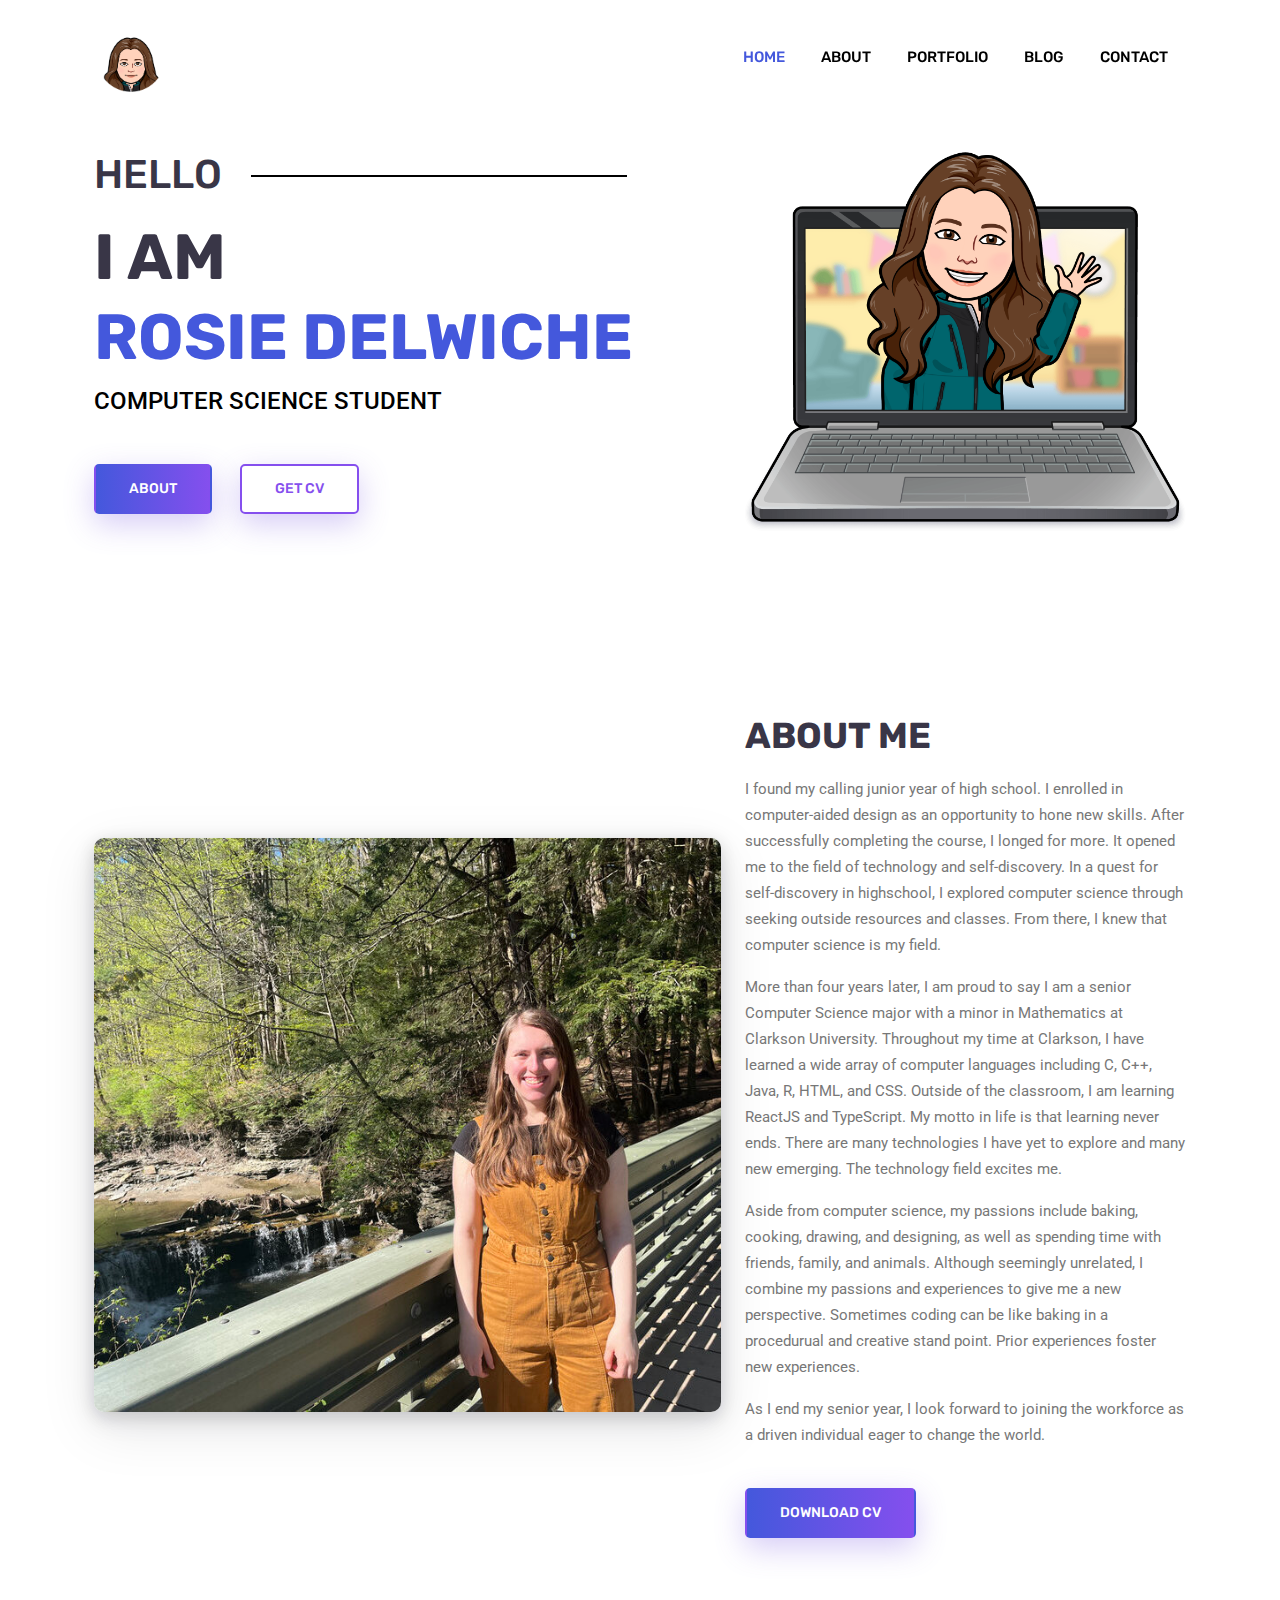
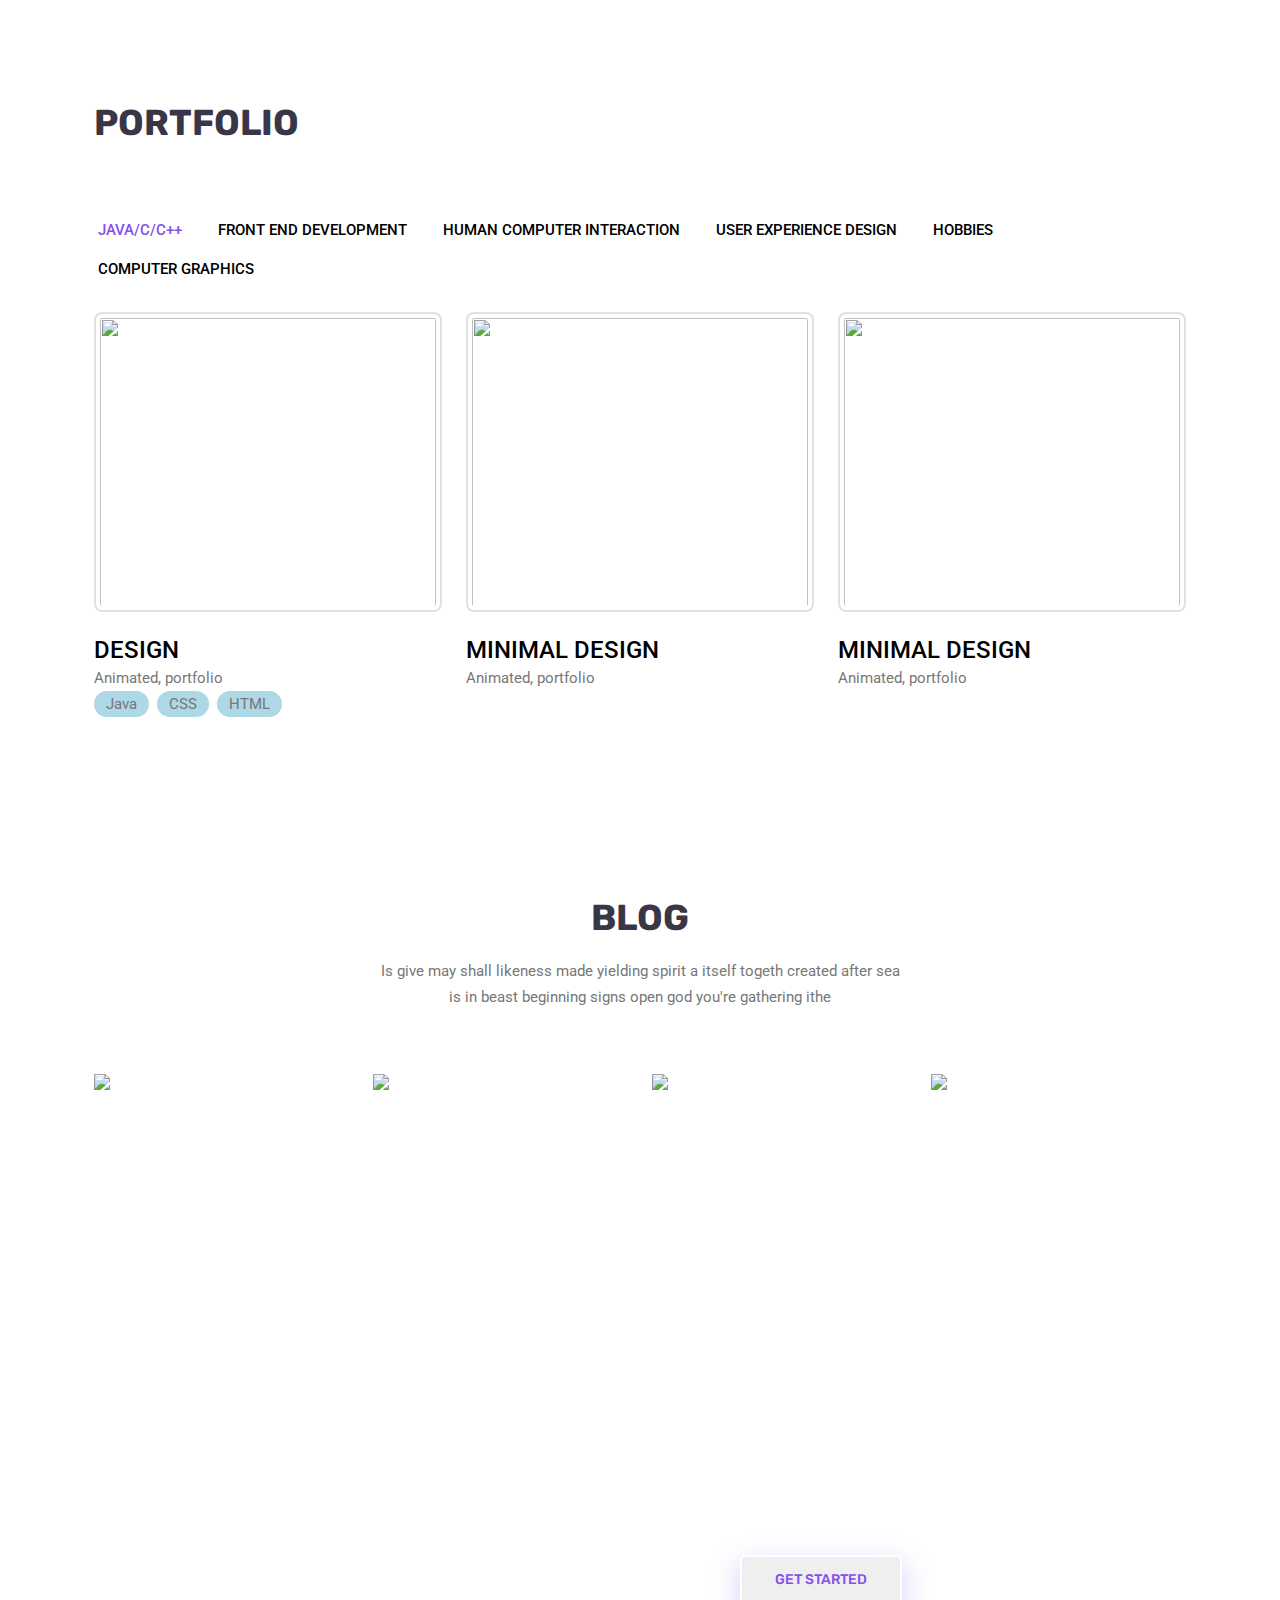
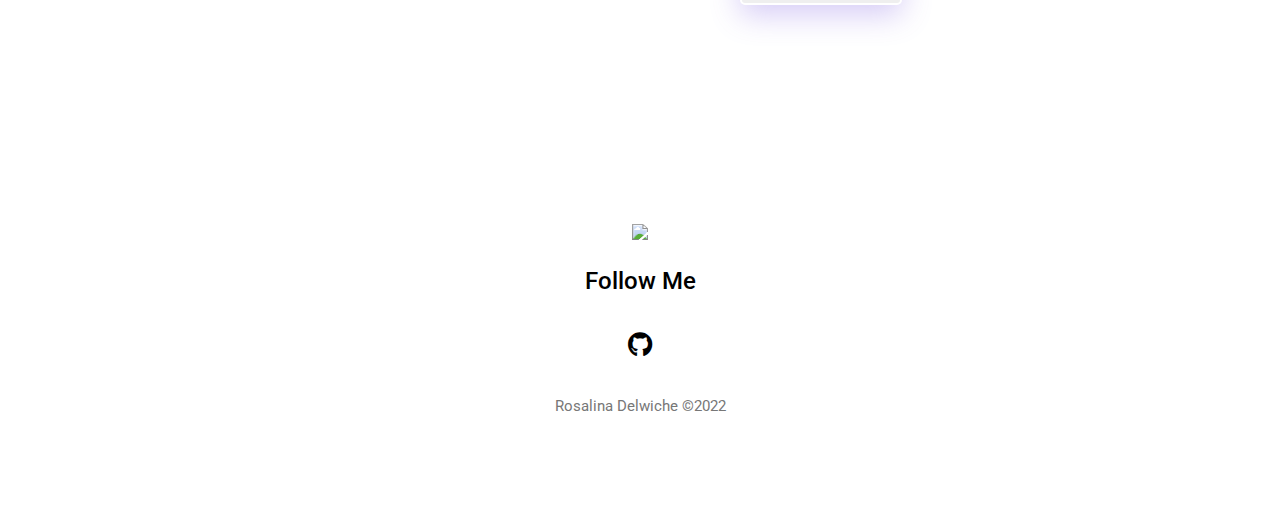
==== index.html @ 8fb6b049 "working modal and caption" ====
<!DOCTYPE html>
<html lang="en">
<!-- https://www.youtube.com/watch?v=Jl4UWWj69dg-->
<head>
    <meta charset="UTF-8">
    <meta name="viewport" content="width=device-width, initial-scale=1.0">
    <title>Portfolio Landing Page by Code4education</title>

    <!-- FAVICON -->
    <link rel="icon" type="image/png" href="images/favicon.png">

    <!-- Bootstrap 5 CDN Links -->
    <link rel="stylesheet" href="https://cdnjs.cloudflare.com/ajax/libs/twitter-bootstrap/5.1.0/css/bootstrap.min.css">
    <link rel="stylesheet" href="https://cdnjs.cloudflare.com/ajax/libs/font-awesome/5.15.4/css/all.min.css">

    <!-- Custom File's Link -->
    <link rel="stylesheet" href="css/style2.css">

    <link rel="stylesheet" href="css/style.css">

    <link rel="stylesheet" href="css/responsive-style.css">

    <link rel="preconnect" href="https://fonts.googleapis.com">
    <link rel="preconnect" href="https://fonts.gstatic.com" crossorigin>
    <link href="https://fonts.googleapis.com/css2?family=Dancing+Script:wght@700&family=Indie+Flower&family=Klee+One:wght@600&display=swap" rel="stylesheet">

</head>

<body data-bs-spy="scroll" data-bs-target=".navbar" data-bs-offset="75">
    <!-- Navbar section -->
    <header class="header_wrapper">
        <nav class="navbar navbar-expand-lg fixed-top">
            <div class="container">
                <a class="navbar-brand" href="#">
                    <img src = "img/rosie3.png" class="img-fluid logo" alt="logo"></img>
                </a>
                <button class="navbar-toggler" type="button" data-bs-toggle="collapse" data-bs-target="#navbarNav"
                    aria-controls="navbarNav" aria-expanded="false" aria-label="Toggle navigation">
                    <i class="fas fa-stream navbar-toggler-icon"></i>
                </button>
                <div class="collapse navbar-collapse justify-content-end" id="navbarNav">
                    <ul class="navbar-nav menu-navbar-nav">
                        <li class="nav-item">
                            <a class="nav-link active" aria-current="page" href="#home">Home</a>
                        </li>
                        <li class="nav-item">
                            <a class="nav-link" href="#about">About</a>
                        </li>
                        <li class="nav-item">
                            <a class="nav-link" href="#portfolio">Portfolio</a>
                        </li>
                        <li class="nav-item">
                            <a class="nav-link" href="#blog">Blog</a>
                        </li>
                        <li class="nav-item">
                            <a class="nav-link" href="#contact">Contact</a>
                        </li>
                    </ul>
                </div>
            </div>
        </nav>
    </header>
    <!-- Navbar section exit -->

    <!-- Banner section -->
    <section id="home" class="banner_wrapper">
        <div class="container">
            <div class="row">
                <div class="col-lg-7 order-lg-1 order-2 banner-content">
                    <h2 class="text-uppercase position-relative">Hello</h2>
                    <h1 class="text-uppercase">I am&nbsp; <h1 class = "nameIntro text-uppercase"> Rosie Delwiche</h1</h1>
                    <h5 class="text-uppercase">Computer Science Student</h5>
                    <div class="mt-5">
                        <a class="main-btn primary-btn"  href="#about">About</a>
                        <a class="main-btn secondary-btn ms-4"  href="docs/Delwiche,Rosalina_Resume.pdf" download="Delwiche,Rosalina_Resume">Get CV</a>
                    </div>
                </div>
                <div class="col-lg-5 order-lg-2 order-1">
                    <div class="top-right-img">
                        <img src="img/rosie.png" class="img-fluid">
                    </div>
                </div>
            </div>
        </div>
    </section>
    <!-- Banner section exit -->

    <!-- About section -->
    <section id="about" class="about_wrapper">
        <div class="container">
            <div class="row align-items-center">
                <div class="col-lg-7 mb-4 mb-lg-0">
                    <img src="img/aboutME2.jpeg" class="img-fluid mePhoto" alt="About Us">
                </div>
                <div class="col-lg-5 mb-4 mb-lg-0">
                    <h3>About Me</h3>
                    <p>I found my calling junior year of high school. I enrolled in computer-aided design as an opportunity to hone new skills. After successfully completing the course, I longed for more. It opened me to the field of technology and self-discovery. In a quest for self-discovery in highschool, I explored computer science through seeking outside resources and classes. From there, I knew that computer science is my field.</p>
                    <p>More than four years later, I am proud to say I am a senior Computer Science major with a minor in Mathematics at Clarkson University. Throughout my time at Clarkson, I have learned a wide array of computer languages including C, C++, Java, R, HTML, and CSS. Outside of the classroom, I am learning ReactJS and TypeScript. My motto in life is that learning never ends. There are many technologies I have yet to explore and many new emerging. The technology field excites me. </p>
                    <p>
                      Aside from computer science, my passions include baking, cooking, drawing, and designing, as well as spending time with friends, family, and animals. Although seemingly unrelated, I combine my passions and experiences to give me a new perspective. Sometimes coding can be like baking in a procedurual and creative stand point. Prior experiences foster new experiences. 
                    </p>
                    <p> As I end my senior year, I look forward to joining the workforce as a driven individual eager to change the world. </p>
                    <a href="#" class="main-btn primary-btn mt-4" href="docs/Delwiche,Rosalina_Resume.pdf" download="Delwiche,Rosalina_Resume">Download CV</a>

                </div>
            </div>
            <!-- 
            <div class="row justify-content-center pt-5">
                <div class="col-lg-6 mb-4 mb-lg-0">
                    <div class="row">
                        <div class="col-md-4 col-sm-6 mb-4">
                            <div class="single-logo-item">
                                <img src="https://images.unsplash.com/photo-1600456899121-68eda5705257?ixlib=rb-4.0.3&ixid=MnwxMjA3fDB8MHxzZWFyY2h8NHx8Z3JheXxlbnwwfHwwfHw%3D&w=1000&q=80" class="img-fluid">
                            </div>
                        </div>
                        <div class="col-md-4 col-sm-6 mb-4">
                            <div class="single-logo-item">
                                <img src="https://images.unsplash.com/photo-1600456899121-68eda5705257?ixlib=rb-4.0.3&ixid=MnwxMjA3fDB8MHxzZWFyY2h8NHx8Z3JheXxlbnwwfHwwfHw%3D&w=1000&q=80" class="img-fluid">
                            </div>
                        </div>
                        <div class="col-md-4 col-sm-6 mb-4">
                            <div class="single-logo-item">
                                <img src="https://images.unsplash.com/photo-1600456899121-68eda5705257?ixlib=rb-4.0.3&ixid=MnwxMjA3fDB8MHxzZWFyY2h8NHx8Z3JheXxlbnwwfHwwfHw%3D&w=1000&q=80" class="img-fluid">
                            </div>
                        </div>
                        <div class="col-md-4 col-sm-6 mb-4">
                            <div class="single-logo-item">
                                <img src="https://images.unsplash.com/photo-1600456899121-68eda5705257?ixlib=rb-4.0.3&ixid=MnwxMjA3fDB8MHxzZWFyY2h8NHx8Z3JheXxlbnwwfHwwfHw%3D&w=1000&q=80" class="img-fluid">
                            </div>
                        </div>
                        <div class="col-md-4 col-sm-6 mb-4">
                            <div class="single-logo-item">
                                <img src="https://images.unsplash.com/photo-1600456899121-68eda5705257?ixlib=rb-4.0.3&ixid=MnwxMjA3fDB8MHxzZWFyY2h8NHx8Z3JheXxlbnwwfHwwfHw%3D&w=1000&q=80" class="img-fluid">
                            </div>
                        </div>
                        <div class="col-md-4 col-sm-6 mb-4">
                            <div class="single-logo-item">
                                <img src="https://images.unsplash.com/photo-1600456899121-68eda5705257?ixlib=rb-4.0.3&ixid=MnwxMjA3fDB8MHxzZWFyY2h8NHx8Z3JheXxlbnwwfHwwfHw%3D&w=1000&q=80" class="img-fluid">
                            </div>
                        </div>
                        <div class="col-md-4 col-sm-6 mb-4">
                            <div class="single-logo-item">
                                <img src="https://images.unsplash.com/photo-1600456899121-68eda5705257?ixlib=rb-4.0.3&ixid=MnwxMjA3fDB8MHxzZWFyY2h8NHx8Z3JheXxlbnwwfHwwfHw%3D&w=1000&q=80" class="img-fluid">
                            </div>
                        </div>
                        <div class="col-md-4 col-sm-6 mb-4">
                            <div class="single-logo-item">
                                <img src="https://images.unsplash.com/photo-1600456899121-68eda5705257?ixlib=rb-4.0.3&ixid=MnwxMjA3fDB8MHxzZWFyY2h8NHx8Z3JheXxlbnwwfHwwfHw%3D&w=1000&q=80" class="img-fluid">
                            </div>
                        </div>
                        <div class="col-md-4 col-sm-6 mb-4">
                            <div class="single-logo-item">
                                <img src="https://images.unsplash.com/photo-1600456899121-68eda5705257?ixlib=rb-4.0.3&ixid=MnwxMjA3fDB8MHxzZWFyY2h8NHx8Z3JheXxlbnwwfHwwfHw%3D&w=1000&q=80" class="img-fluid">
                            </div>
                        </div>
                    </div>
                </div>
                <div class="offset-lg-2 col-lg-4 col-md-10">
                    <div class="client-info">
                        <div class="d-flex">
                            <span class="large">10</span>
                            <span class="smll">Years <br>Experience <br>Working</span>
                        </div>
                        <div class="call-now d-flex py-4">
                            <div>
                                <span class="fa fa-phone-alt"></span>
                            </div>
                            <div class="ms-4">
                                <p>call us now</p>
                                <h5>(+1)-800-555-6789</h5>
                            </div>
                        </div>
                    </div>
                </div>
                -->

            </div>
        </div>
    </section>
    <!-- About section exit -->

    <!-- Services section 
    <section id="services" class="services_wrapper">
        <div class="container">
            <div class="row">
                <div class="col-sm-12 text-center mb-5">
                    <h2>SERVICE OFFERS</h2>
                    <p>Is give may shall likeness made yielding spirit a itself togeth created after sea <br
                            class="d-none d-lg-block">
                        is in beast beginning signs open god you're gathering ithe</p>
                </div>
                <div class="col-lg-3 col-sm-6 mb-4">
                    <div class="card rounded-0 border-0 text-center py-5 px-3">
                        <div>
                            <img src="./images/services-img/mouse.webp">
                        </div>
                        <h5 class="text-uppercase mt-4 mb-3">Web DEVELOPment</h5>
                        <p>Creeping for female light years that lesser can't evening heaven isn't bearing tree</p>
                    </div>
                </div>
                <div class="col-lg-3 col-sm-6 mb-4">
                    <div class="card rounded-0 border-0 text-center py-5 px-3">
                        <div>
                            <img src="./images/services-img/ui-ux.webp">
                        </div>
                        <h5 class="text-uppercase mt-4 mb-3">UI/UX DESIGN</h5>
                        <p>Creeping for female light years that lesser can't evening heaven isn't bearing tree</p>
                    </div>
                </div>
                <div class="col-lg-3 col-sm-6 mb-4">
                    <div class="card rounded-0 border-0 text-center py-5 px-3">
                        <div>
                            <img src="./images/services-img/website.webp">
                        </div>
                        <h5 class="text-uppercase mt-4 mb-3">WEB DESIGN</h5>
                        <p>Creeping for female light years that lesser can't evening heaven isn't bearing tree</p>
                    </div>
                </div>
                <div class="col-lg-3 col-sm-6 mb-4">
                    <div class="card rounded-0 border-0 text-center py-5 px-3">
                        <div>
                            <img src="./images/services-img/seo.webp">
                        </div>
                        <h5 class="text-uppercase mt-4 mb-3">SEO OPTIMIZE</h5>
                        <p>Creeping for female light years that lesser can't evening heaven isn't bearing tree</p>
                    </div>
                </div>
            </div>
        </div>
    </section>
    Services section exit -->

    <!-- portfolio Section -->
    <section id="portfolio" class="portfolio_wrapper">
        <div class="container">
            <div class="row">
                <div class="col-sm-12 text-left mb-md-5 mb-2">
                    <h3>Portfolio</h3>
                </div>
            </div>
            <div class="row">
                <ul class="nav nav-pills mb-4" id="pills-tab" role="tablist">
                    <li class="nav-item" role="presentation">
                        <button class="nav-link active" id="pills-one-tab" data-bs-toggle="pill"
                            data-bs-target="#pills-one" type="button" role="tab" aria-controls="pills-one"
                            aria-selected="true">Java/C/C++</button>
                    </li>
                    <li class="nav-item" role="presentation">
                        <button class="nav-link" id="pills-two-tab" data-bs-toggle="pill" data-bs-target="#pills-two"
                            type="button" role="tab" aria-controls="pills-two" aria-selected="true">Front End Development</button>
                    </li>
                    <li class="nav-item" role="presentation">
                        <button class="nav-link" id="pills-three-tab" data-bs-toggle="pill"
                            data-bs-target="#pills-three" type="button" role="tab" aria-controls="pills-three"
                            aria-selected="true">Human Computer Interaction</button>
                    </li>
                    <li class="nav-item" role="presentation">
                      <button class="nav-link" id="pills-four-tab" data-bs-toggle="pill"
                          data-bs-target="#pills-four" type="button" role="tab" aria-controls="pills-four"
                          aria-selected="true">User Experience Design</button>
                    </li>
                    <li class="nav-item" role="presentation">
                      <button class="nav-link" id="pills-five-tab" data-bs-toggle="pill"
                          data-bs-target="#pills-five" type="button" role="tab" aria-controls="pills-five"
                          aria-selected="true">Hobbies</button>
                    </li>
                    
                    <li class="nav-item" role="presentation">
                      <button class="nav-link" id="pills-six-tab" data-bs-toggle="pill"
                          data-bs-target="#pills-six" type="button" role="tab" aria-controls="pills-six"
                          aria-selected="true">Computer Graphics</buxtton>
                    </li>
                </ul>
                <div class="tab-content" id="pills-tabContent">
                    <div class="tab-pane fade show active" id="pills-one" role="tabpanel"
                        aria-labelledby="pills-one-tab">
                        <div class="row">
                            <div class="col-lg-4 col-sm-6"  data-bs-toggle="modal" data-bs-target="#portfolioModal1">
                                <div class="portfolio-img">
                                    <img src="https://images.unsplash.com/photo-1600456899121-68eda5705257?ixlib=rb-4.0.3&ixid=MnwxMjA3fDB8MHxzZWFyY2h8NHx8Z3JheXxlbnwwfHwwfHw%3D&w=1000&q=80" class="img-fluid w-100 img-thumbnail rounded portfolio-img">
                                    <div class="overlay"> </div>
                                </div>
                                <h5 class="mb-0 mt-4"> DESIGN</h5>
                                <p class = "nopadding">Animated, portfolio</p>
                                <span><p class = "projectCharacterstic">Java</p><p class = "projectCharacterstic">CSS</p><p class = "projectCharacterstic">HTML</p></span>
                            </div>
                            
                            <div class="col-lg-4 col-sm-6">
                                <div class="portfolio-img">
                                    <img src="https://images.unsplash.com/photo-1600456899121-68eda5705257?ixlib=rb-4.0.3&ixid=MnwxMjA3fDB8MHxzZWFyY2h8NHx8Z3JheXxlbnwwfHwwfHw%3D&w=1000&q=80" class="img-fluid w-100 img-thumbnail rounded portfolio-img">
                                    <div class="overlay"> </div>
                                </div>
                                <h5 class="mb-0 mt-4">MINIMAL DESIGN</h5>
                                <p>Animated, portfolio</p>
                            </div>
                            <div class="col-lg-4 col-sm-6">
                                <div class="portfolio-img">
                                    <img src="https://images.unsplash.com/photo-1600456899121-68eda5705257?ixlib=rb-4.0.3&ixid=MnwxMjA3fDB8MHxzZWFyY2h8NHx8Z3JheXxlbnwwfHwwfHw%3D&w=1000&q=80" class="img-fluid w-100 img-thumbnail rounded portfolio-img">
                                    <div class="overlay"> </div>
                                </div>
                                <h5 class="mb-0 mt-4">MINIMAL DESIGN</h5>
                                <p>Animated, portfolio</p>
                            </div>
                        </div>
                    </div>
                    <div class="tab-pane fade" id="pills-two" role="tabpanel" aria-labelledby="pills-two-tab">
                        <div class="row">
                            <div class="col-lg-4 col-sm-6">
                                <div class="portfolio-img">
                                    <img src="https://images.unsplash.com/photo-1600456899121-68eda5705257?ixlib=rb-4.0.3&ixid=MnwxMjA3fDB8MHxzZWFyY2h8NHx8Z3JheXxlbnwwfHwwfHw%3D&w=1000&q=80" class="img-fluid w-100 img-thumbnail rounded portfolio-img">
                                    <div class="overlay"> </div>
                                </div>
                                <h5 class="mb-0 mt-4">MINIMAL DESIGN</h5>
                                <p>Animated, portfolio</p>
                            </div>
                            <div class="col-lg-4 col-sm-6">
                                <div class="portfolio-img">
                                    <img src="https://images.unsplash.com/photo-1600456899121-68eda5705257?ixlib=rb-4.0.3&ixid=MnwxMjA3fDB8MHxzZWFyY2h8NHx8Z3JheXxlbnwwfHwwfHw%3D&w=1000&q=80" class="img-fluid w-100 img-thumbnail rounded portfolio-img">
                                    <div class="overlay"> </div>
                                </div>
                                <h5 class="mb-0 mt-4">MINIMAL DESIGN</h5>
                                <p>Animated, portfolio</p>
                            </div>
                            <div class="col-lg-4 col-sm-6">
                                <div class="portfolio-img">
                                    <img src="https://images.unsplash.com/photo-1600456899121-68eda5705257?ixlib=rb-4.0.3&ixid=MnwxMjA3fDB8MHxzZWFyY2h8NHx8Z3JheXxlbnwwfHwwfHw%3D&w=1000&q=80" class="img-fluid w-100 img-thumbnail rounded portfolio-img">
                                    <div class="overlay"> </div>
                                </div>
                                <h5 class="mb-0 mt-4">MINIMAL DESIGN</h5>
                                <p>Animated, portfolio</p>
                            </div>
                        </div>
                    </div>
                    <div class="tab-pane fade" id="pills-three" role="tabpanel" aria-labelledby="pills-three-tab">
                        <div class="row">
                            <div class="col-lg-4 col-sm-6">
                                <div class="portfolio-img">
                                    <img src="https://images.unsplash.com/photo-1600456899121-68eda5705257?ixlib=rb-4.0.3&ixid=MnwxMjA3fDB8MHxzZWFyY2h8NHx8Z3JheXxlbnwwfHwwfHw%3D&w=1000&q=80" class="img-fluid w-100 img-thumbnail rounded portfolio-img">
                                    <div class="overlay"> </div>
                                </div>
                                <h5 class="mb-0 mt-4">MINIMAL DESIGN</h5>
                                <p>Animated, portfolio</p>
                            </div>
                            <div class="col-lg-4 col-sm-6">
                                <div class="portfolio-img">
                                    <img src="https://images.unsplash.com/photo-1600456899121-68eda5705257?ixlib=rb-4.0.3&ixid=MnwxMjA3fDB8MHxzZWFyY2h8NHx8Z3JheXxlbnwwfHwwfHw%3D&w=1000&q=80" class="img-fluid w-100 img-thumbnail rounded portfolio-img">
                                    <div class="overlay"> </div>
                                </div>
                                <h5 class="mb-0 mt-4">MINIMAL DESIGN</h5>
                                <p>Animated, portfolio</p>
                            </div>
                            <div class="col-lg-4 col-sm-6">
                                <div class="portfolio-img">
                                    <img src="https://images.unsplash.com/photo-1600456899121-68eda5705257?ixlib=rb-4.0.3&ixid=MnwxMjA3fDB8MHxzZWFyY2h8NHx8Z3JheXxlbnwwfHwwfHw%3D&w=1000&q=80" class="img-fluid w-100 img-thumbnail rounded portfolio-img">
                                    <div class="overlay"> </div>
                                </div>
                                <h5 class="mb-0 mt-4">MINIMAL DESIGN</h5>
                                <p>Animated, portfolio</p>
                            </div>
                        </div>
                    </div>
                    <div class="tab-pane fade" id="pills-four" role="tabpanel" aria-labelledby="pills-four-tab">
                      <div class="row">
                          <div class="col-lg-4 col-sm-6">
                              <div class="portfolio-img">
                                  <img src="https://images.unsplash.com/photo-1600456899121-68eda5705257?ixlib=rb-4.0.3&ixid=MnwxMjA3fDB8MHxzZWFyY2h8NHx8Z3JheXxlbnwwfHwwfHw%3D&w=1000&q=80" class="img-fluid w-100 img-thumbnail rounded portfolio-img">
                                  <div class="overlay"> </div>
                              </div>
                              <h5 class="mb-0 mt-4">MINIMAL DESIGN</h5>
                              <p>Animated, portfolio</p>
                          </div>
                          <div class="col-lg-4 col-sm-6">
                              <div class="portfolio-img">
                                  <img src="https://images.unsplash.com/photo-1600456899121-68eda5705257?ixlib=rb-4.0.3&ixid=MnwxMjA3fDB8MHxzZWFyY2h8NHx8Z3JheXxlbnwwfHwwfHw%3D&w=1000&q=80" class="img-fluid w-100 img-thumbnail rounded portfolio-img">
                                  <div class="overlay"> </div>
                              </div>
                              <h5 class="mb-0 mt-4">MINIMAL DESIGN</h5>
                              <p>Animated, portfolio</p>
                          </div>
                          <div class="col-lg-4 col-sm-6">
                              <div class="portfolio-img">
                                  <img src="https://images.unsplash.com/photo-1600456899121-68eda5705257?ixlib=rb-4.0.3&ixid=MnwxMjA3fDB8MHxzZWFyY2h8NHx8Z3JheXxlbnwwfHwwfHw%3D&w=1000&q=80" class="img-fluid w-100 img-thumbnail rounded portfolio-img">
                                  <div class="overlay"> </div>
                              </div>
                              <h5 class="mb-0 mt-4">MINIMAL DESIGN</h5>
                              <p>Animated, portfolio</p>
                          </div>
                      </div>
                  </div>

                  <div class="tab-pane fade" id="pills-five" role="tabpanel" aria-labelledby="pills-five-tab">
                    <div class="row">
                        <div class="col-lg-4 col-sm-6">
                            <div class="portfolio-img">
                                <img src="img/cake2.jpeg" class="img-fluid w-100 img-thumbnail rounded portfolio-img">
                                <div class="overlay"> </div>
                            </div>
                            <h5 class="mb-0 mt-4">MINIMAL DESIGN</h5>
                            <p>Animated, portfolio</p>
                        </div>
                        <div class="col-lg-4 col-sm-6">
                            <div class="portfolio-img">
                                <img src="img/cookie2.jpeg" class="img-fluid w-100 img-thumbnail rounded portfolio-img img-thumbnail rounded portfolio-img">
                                <div class="overlay"> </div>
                            </div>
                            <h5 class="mb-0 mt-4">MINIMAL DESIGN</h5>
                            <p>Animated, portfolio</p>
                        </div>
                        <div class="col-lg-4 col-sm-6">
                            <div class="portfolio-img">
                                <img src="https://images.unsplash.com/photo-1600456899121-68eda5705257?ixlib=rb-4.0.3&ixid=MnwxMjA3fDB8MHxzZWFyY2h8NHx8Z3JheXxlbnwwfHwwfHw%3D&w=1000&q=80" class="img-fluid w-100 img-thumbnail rounded portfolio-img">
                                <div class="overlay"> </div>
                            </div>
                            <h5 class="mb-0 mt-4">MINIMAL DESIGN</h5>
                            <p>Animated, portfolio</p>
                        </div>
                    </div>
                </div>
                 <div class="tab-pane fade" id="pills-six" role="tabpanel" aria-labelledby="pills-six-tab">
                        <div class="row">
                            <div class="col-lg-4 col-sm-6">
                                <div class="portfolio-img">
                                    <img src="https://images.unsplash.com/photo-1600456899121-68eda5705257?ixlib=rb-4.0.3&ixid=MnwxMjA3fDB8MHxzZWFyY2h8NHx8Z3JheXxlbnwwfHwwfHw%3D&w=1000&q=80" class="img-fluid w-100 img-thumbnail rounded portfolio-img">
                                    <div class="overlay"> </div>
                                </div>
                                <h5 class="mb-0 mt-4">MINIMAL DESIGN</h5>
                                <p>Animated, portfolio</p>
                            </div>
                            <div class="col-lg-4 col-sm-6">
                                <div class="portfolio-img">
                                    <img src="https://images.unsplash.com/photo-1600456899121-68eda5705257?ixlib=rb-4.0.3&ixid=MnwxMjA3fDB8MHxzZWFyY2h8NHx8Z3JheXxlbnwwfHwwfHw%3D&w=1000&q=80" class="img-fluid w-100 img-thumbnail rounded portfolio-img">
                                    <div class="overlay"> </div>
                                </div>
                                <h5 class="mb-0 mt-4">MINIMAL DESIGN</h5>
                                <p>Animated, portfolio</p>
                            </div>
                            <div class="col-lg-4 col-sm-6">
                                <div class="portfolio-img">
                                    <img src="https://images.unsplash.com/photo-1600456899121-68eda5705257?ixlib=rb-4.0.3&ixid=MnwxMjA3fDB8MHxzZWFyY2h8NHx8Z3JheXxlbnwwfHwwfHw%3D&w=1000&q=80" class="img-fluid w-100 img-thumbnail rounded portfolio-img">
                                    <div class="overlay"> </div>
                                </div>
                                <h5 class="mb-0 mt-4">MINIMAL DESIGN</h5>
                                <p>Animated, portfolio</p>
                            </div>
                        </div>
                    </div>
                    <div class="tab-pane fade" id="pills-four" role="tabpanel" aria-labelledby="pills-four-tab">
                      <div class="row">
                          <div class="col-lg-4 col-sm-6">
                              <div class="portfolio-img">
                                  <img src="https://images.unsplash.com/photo-1600456899121-68eda5705257?ixlib=rb-4.0.3&ixid=MnwxMjA3fDB8MHxzZWFyY2h8NHx8Z3JheXxlbnwwfHwwfHw%3D&w=1000&q=80" class="img-fluid w-100 img-thumbnail rounded portfolio-img">
                                  <div class="overlay"> </div>
                              </div>
                              <h5 class="mb-0 mt-4">MINIMAL DESIGN</h5>
                              <p>Animated, portfolio</p>
                          </div>
                          <div class="col-lg-4 col-sm-6">
                              <div class="portfolio-img">
                                  <img src="https://images.unsplash.com/photo-1600456899121-68eda5705257?ixlib=rb-4.0.3&ixid=MnwxMjA3fDB8MHxzZWFyY2h8NHx8Z3JheXxlbnwwfHwwfHw%3D&w=1000&q=80" class="img-fluid w-100 img-thumbnail rounded portfolio-img">
                                  <div class="overlay"> </div>
                              </div>
                              <h5 class="mb-0 mt-4">MINIMAL DESIGN</h5>
                              <p>Animated, portfolio</p>
                          </div>
                          <div class="col-lg-4 col-sm-6">
                              <div class="portfolio-img">
                                  <img src="https://images.unsplash.com/photo-1600456899121-68eda5705257?ixlib=rb-4.0.3&ixid=MnwxMjA3fDB8MHxzZWFyY2h8NHx8Z3JheXxlbnwwfHwwfHw%3D&w=1000&q=80" class="img-fluid w-100 img-thumbnail rounded portfolio-img">
                                  <div class="overlay"> </div>
                              </div>
                              <h5 class="mb-0 mt-4">MINIMAL DESIGN</h5>
                              <p>Animated, portfolio</p>
                          </div>
                      </div>
                  </div>

                </div>
            </div>
        </div>
    </section>
    <!-- portfolio Section exit -->

    <!-- blog Section -->
    <section id="blog" class="blog_wrapper">
        <div class="container">
            <div class="row">
                <div class="col-sm-12 text-center mb-5">
                    <h3>BLOG</h3>
                    <p>Is give may shall likeness made yielding spirit a itself togeth created after sea <br
                            class="d-none d-lg-block">
                        is in beast beginning signs open god you're gathering ithe</p>
                </div>
                <div class="col-lg-3 col-sm-6 mb-4">
                    <div class="card rounded-0 border-0 p-0">
                        <img src="https://images.unsplash.com/photo-1600456899121-68eda5705257?ixlib=rb-4.0.3&ixid=MnwxMjA3fDB8MHxzZWFyY2h8NHx8Z3JheXxlbnwwfHwwfHw%3D&w=1000&q=80">
                        <div class="blog_details">
                            <div class="blog_text text-center">
                                <h5 class="text-white mb-0">Social Life</h5>
                                <div class="border_line"></div>
                                <p class="text-white">Enjoy your social life together</p>
                            </div>
                        </div>
                    </div>
                </div>
                <div class="col-lg-3 col-sm-6 mb-4">
                    <div class="card rounded-0 border-0 p-0">
                        <img src="https://images.unsplash.com/photo-1600456899121-68eda5705257?ixlib=rb-4.0.3&ixid=MnwxMjA3fDB8MHxzZWFyY2h8NHx8Z3JheXxlbnwwfHwwfHw%3D&w=1000&q=80">
                        <div class="blog_details">
                            <div class="blog_text text-center">
                                <h5 class="text-white mb-0">POLITICS</h5>
                                <div class="border_line"></div>
                                <p class="text-white">Enjoy your social life together</p>
                            </div>
                        </div>
                    </div>
                </div>
                <div class="col-lg-3 col-sm-6 mb-4">
                    <div class="card rounded-0 border-0 p-0">
                        <img src="https://images.unsplash.com/photo-1600456899121-68eda5705257?ixlib=rb-4.0.3&ixid=MnwxMjA3fDB8MHxzZWFyY2h8NHx8Z3JheXxlbnwwfHwwfHw%3D&w=1000&q=80">
                        <div class="blog_details">
                            <div class="blog_text text-center">
                                <h5 class="text-white mb-0">FOOD</h5>
                                <div class="border_line"></div>
                                <p class="text-white">Enjoy your social life together</p>
                            </div>
                        </div>
                    </div>
                </div>
                <div class="col-lg-3 col-sm-6 mb-4">
                    <div class="card rounded-0 border-0 p-0">
                        <img src="https://images.unsplash.com/photo-1600456899121-68eda5705257?ixlib=rb-4.0.3&ixid=MnwxMjA3fDB8MHxzZWFyY2h8NHx8Z3JheXxlbnwwfHwwfHw%3D&w=1000&q=80">
                        <div class="blog_details">
                            <div class="blog_text text-center">
                                <h5 class="text-white mb-0">Social Life</h5>
                                <div class="border_line"></div>
                                <p class="text-white">Enjoy your social life together</p>
                            </div>
                        </div>
                    </div>
                </div>
            </div>
        </div>
    </section>
    <!-- blog Section exit -->

    <!-- Footer section -->
    <section id="contact" class="footer_wrapper mt-3 mt-md-0">
        <div class="container">
            <div class="row">
                <div class="col-12 newsletter text-center px-4">
                    <div>
                        <h3 class="text-white">get update from anywhere</h3>
                        <p class="text-white">Bearing Void gathering light light his eavening unto dont afraid.</p>

                        <form class="row g-3 justify-content-center mt-4">
                            <div class="col col-sm-6 col-lg-4">
                                <input type="email" class="form-control" placeholder="Email address">
                            </div>
                            <div class="col col-auto">
                                <button type="submit" class="main-btn secondary-btn border-white mb-3">Get
                                    Started</button>
                            </div>
                        </form>
                    </div>
                </div>
            </div>
        </div>
        <div class="container mt-5">
            <div class="row align-items-center justify-content-center">
                <div class="col-12 text-center">
                    <div class="footer-logo mb-3 mb-md-0">
                        <img src="https://images.unsplash.com/photo-1600456899121-68eda5705257?ixlib=rb-4.0.3&ixid=MnwxMjA3fDB8MHxzZWFyY2h8NHx8Z3JheXxlbnwwfHwwfHw%3D&w=1000&q=80">
                    </div>
                    <div class="my-4 social-icons">
                        <h5>Follow Me</h5>
                        <ul class="list-unstyled d-flex justify-content-center align-items-center">
                            <li><a href="#"><i class="fab fa-github"></i></a></li>

                        </ul>
                    </div>
                </div>
                <div class="col-lg-8 col-sm-12">
                    <p class="footer-text text-center my-2">Rosalina Delwiche ©2022
                    </p>

                </div>
            </div>
        </div>
    </section>

    <div class="portfolio-modal modal fade" id="portfolioModal1" tabindex="-1" aria-labelledby="portfolioModal1" aria-hidden="true">
        <div class="modal-dialog modal-xl">
            <div class="modal-content">
                <div class="modal-header border-0"><button class="btn-close" type="button" data-bs-dismiss="modal" aria-label="Close"></button></div>
                <div class="modal-body text-center pb-5">
                    <div class="container">
                        <div class="row justify-content-center">
                            <div class="col-lg-8">
                                <!-- Portfolio Modal - Title-->
                                <h2 class="portfolio-modal-title text-secondary text-uppercase mb-0">Log Cabin</h2>
                                <!-- Icon Divider-->
                                <div class="divider-custom">
                                    <div class="divider-custom-line"></div>
                                    <div class="divider-custom-icon"><i class="fas fa-star"></i></div>
                                    <div class="divider-custom-line"></div>
                                </div>
                                <!-- Portfolio Modal - Image-->
                                <img class="img-fluid rounded mb-5" src="assets/img/portfolio/cabin.png" alt="..." />
                                <!-- Portfolio Modal - Text-->
                                <p class="mb-4">Lorem ipsum dolor sit amet, consectetur adipisicing elit. Mollitia neque assumenda ipsam nihil, molestias magnam, recusandae quos quis inventore quisquam velit asperiores, vitae? Reprehenderit soluta, eos quod consequuntur itaque. Nam.</p>
                                <button class="btn btn-primary" data-bs-dismiss="modal">
                                    <i class="fas fa-xmark fa-fw"></i>
                                    Close Window
                                </button>
                            </div>
                        </div>
                    </div>
                </div>
            </div>
        </div>
    </div>
    <!-- Footer section exit -->

    <!-- Bootstrap 5 JS CDN Links -->
    <script src="https://cdnjs.cloudflare.com/ajax/libs/popper.js/2.9.2/umd/popper.min.js"></script>
    <script src="https://cdnjs.cloudflare.com/ajax/libs/twitter-bootstrap/5.1.0/js/bootstrap.min.js"></script>

    <!-- Custom Js Link -->
    <script src="js/main.js"></script>
</body>

</html>
---- css/style.css ----
/* TABLE OF CONTENTS */
/* ------------------
1. General
2. Navbar
3. Banner
4. About
5. Services
6. Portfolio
7. Blog
8. Contact
9. Footer
-------------------- */

/* 1 General */
@import url('https://fonts.googleapis.com/css2?family=Rubik:wght@300;400;500;600;700;800;900&display=swap');
@import url('https://fonts.googleapis.com/css2?family=Roboto:wght@100;300;400;500;700;900&display=swap');


* {
    box-sizing: border-box;
    margin: 0;
    padding: 0;
}

:root {
    /* Background Color */
    --primary-color: #4458dc;
    --secondary-color: #854fee;
    --bg-white: #fff;
    --bg-light: #faf8ff;
    --bg-black: #000;
    --bg-gray: #eee;
    --gradient: linear-gradient(to right, #4458dc 0%, #854fee 100%), radial-gradient(circle at top left, #4458dc, #854fee);

    /* Text Color */
    --primary-text: #4458dc;
    --secondary-text: #854fee;
    --text-white: #fff;
    --text-black: #000;
    --text-gray: #777;

    /* Font Family */
    --primary-font: 'Rubik', sans-serif;
    --secondary-font: 'Roboto', sans-serif;
}

body {
    font-family: var(--secondary-font);
    width: 100%;
    background-image: url('../images/body-bg.png.webp');
    background-repeat: no-repeat;
}

a {
    text-decoration: none;
}

/* 1 Custom CSS */

::-webkit-scrollbar {
    width: 0.25rem;
}

::-webkit-scrollbar-track {
    background: var(--bg-gray);
}

::-webkit-scrollbar-thumb {
    background: var(--primary-color);
}

section {
    padding: 5rem 0;
}

.main-btn {
    display: inline-block;
    font-family: var(--primary-font);
    font-weight: 500;
    font-size: 0.875rem;
    line-height: 2.875rem;
    text-align: center;
    cursor: pointer;
    text-transform: uppercase;
    border-radius: 0.3125rem;
    box-shadow: 0 0.625rem 1.875rem rgb(118 85 225 / 30%);
    border: double 0.125rem transparent;
    padding: 0 2.0625rem;
    transition: all .3s ease-in-out;
    --webkit-transition: all .3s ease-in-out;
}

.primary-btn {
    background-image: var(--gradient);
    color: var(--text-white);
}

.primary-btn:hover {
    border-color: var(--secondary-color);
    background: var(--bg-white);
    color: var(--secondary-text);
    box-shadow: none;
}

.secondary-btn {
    background-image: var(--bg-white);
    color: var(--secondary-text);
    border-color: var(--secondary-color);
}

.secondary-btn:hover {
    background: var(--gradient);
    color: var(--text-white);
    box-shadow: none;

}

h1 {
    font-size: 4rem;
    line-height: 3.75rem;
    font-weight: 700;
    color: var(--text-black);
    margin-bottom: 1.25rem;
    font-family: var(--primary-font);
}

h2 {
    font-weight: 500;
    font-size: 2.5rem;
    line-height: 3.4375rem;
    margin-bottom: 1.5625rem;
    color: var(--text-black);
    font-family: var(--primary-font);
}

h3 {
    font-weight: 700;
    font-size: 2.25rem;
    line-height: 3.125rem;
    margin-bottom: 0.9375rem;
    color: var(--text-black);
    font-family: var(--primary-font);
    text-transform: uppercase;
}

h5 {
    font-weight: 500;
    font-size: 1.5rem;
    margin-bottom: 2.1875rem;
    color: var(--text-black);
}

p {
    color: var(--text-gray);
    font-size: 0.9375rem;
    line-height: 1.625rem;
    font-weight: 400;
}


/* 2 Navbar */
.header_wrapper .navbar {
    padding: 0.9375rem 0;
    -webkit-transition: all .2s linear;
    -o-transition: all .2s linear;
    transition: all .2s linear;
}

.header_wrapper .navbar-brand img {
    max-width: 10rem;
    height: auto;
}

.header_wrapper .navbar-toggler:focus {
    box-shadow: none;
}

.header_wrapper .nav-item {
    margin: 0 0.625rem;
}

.header_wrapper .nav-item .nav-link {
    font-family: var(--primary-font);
    font-size: 0.9375rem;
    font-weight: 500;
    text-transform: uppercase;
    color: var(--text-black);
    display: inline-block;
}

.header_wrapper .nav-item .nav-link.active,
.header_wrapper .nav-item .nav-link:hover {
    color: var(--primary-text);
}

.header-scrolled {
    position: fixed;
    top: 0;
    left: 0;
    width: 100%;
    background-color: var(--bg-white);
    -webkit-box-shadow: 0 0.25rem 0.375rem 0 rgba(12, 0, 46, .05);
    box-shadow: 0 0.25rem 0.375rem 0 rgba(12, 0, 46, .05);
}

/* 3 Banner */
.banner_wrapper {
    padding-top: 6.875rem;
    z-index: 1;
    background-image: url('../images/home-banner.png');
    background-repeat: no-repeat;
    background-position: top center;
    background-size: cover;
}

.banner_wrapper .col-lg-7 {
    vertical-align: middle;
    align-self: center;
}

.banner_wrapper .banner-content h2::after {
    content: '';
    width: 60%;
    height: 0.125rem;
    position: absolute;
    top: 50%;
    left: 25%;
    background: var(--bg-black);
    overflow-x: hidden;
}

/* 4 About */
.about_wrapper .single-logo-item {
    width: 100%;
    height: 6.875rem;
    display: flex;
    align-items: center;
    justify-content: center;
    cursor: pointer;
    border: 0.0625rem solid var(--bg-gray);
    box-shadow: none;
    -webkit-transition: all .4s ease 0s;
    -moz-transition: all .4s ease 0s;
    -o-transition: all .4s ease 0s;
    transition: all .4s ease 0s;
}

.about_wrapper .single-logo-item:hover {
    border: 0.0625rem solid transparent;
    box-shadow: 0 0.5rem 1.875rem rgb(118 85 225 / 15%);
}

.about_wrapper .client-info {
    padding: 1.5625rem 1.875rem;
    background: var(--bg-light);
    position: relative;
    margin-top: 1.5625rem;
}

.about_wrapper .client-info:before {
    content: '';
    position: absolute;
    top: -1.5625rem;
    left: -3.4375rem;
    background: url('../images/client-info.webp');
    background-repeat: no-repeat;
    height: 10.9375rem;
    width: 10.9375rem;
}

.client-info .large {
    color: var(--secondary-text);
    font-family: var(--primary-font);
    font-size: 6.25rem;
    font-weight: 700;
    position: relative;
    z-index: 9;
}

.client-info .smll {
    text-align: left;
    color: var(--text-black);
    font-family: var(--primary-font);
    font-size: 1.25rem;
    margin-left: 1.25rem;
    font-weight: 500;
}

.call-now span {
    font-size: 3.75rem;
    font-weight: 700;
    color: #000;
}

.call-now p {
    color: var(--secondary-color);
    text-transform: uppercase;
    margin-bottom: 0.3125rem;
}

/* 5 Services */
.services_wrapper .card {
    background-color: var(--bg-light);
    cursor: pointer;
    -webkit-transition: all .4s ease 0s;
    -moz-transition: all .4s ease 0s;
    -o-transition: all .4s ease 0s;
    transition: all .4s ease 0s;
}

.services_wrapper .card:hover {
    box-shadow: 0 0.9375rem 1.875rem rgb(77 87 222 / 30%);
    background: var(--bg-white);
}

/* 6 portfolio */
.portfolio_wrapper .nav-link {
    font-size: 0.9375rem;
    font-weight: 500;
    margin-right: 0.25rem;
    color: var(--text-black);
    text-transform: uppercase;
}

.portfolio_wrapper .nav-link.active {
    color: var(--secondary-text);
    background-color: transparent;
}

.portfolio_wrapper .portfolio-img {
    position: relative;
    cursor: pointer;
}

.portfolio_wrapper .portfolio-img .overlay {
    position: absolute;
    left: 0;
    top: 0;
    height: 100%;
    width: 100%;
    -webkit-transition: all .4s ease 0s;
    -moz-transition: all .4s ease 0s;
    -o-transition: all .4s ease 0s;
    transition: all .4s ease 0s;
}

.portfolio_wrapper .portfolio-img:hover .overlay {
    background: rgba(77, 87, 222, .5);
}

.portfolio-img .overlay i {
    font-size: 6.25rem;
    color: var(--text-white);
    opacity: 0;
    visibility: hidden;
}

/* FIX THIS 11/7*/
.portfolio_wrapper .portfolio-img:hover i {
    display: flex;
    justify-content: center;
    align-items: center;
    text-align: center;
    vertical-align: middle;
    line-height: 230px;   
    opacity: 1;
    visibility: visible;


}

/* 7 blog */

.blog_wrapper .card {
    position: relative;
    cursor: pointer;
}

.blog_wrapper .blog_details {
    position: absolute;
    top: 1.25rem;
    left: 1.25rem;
    right: 1.25rem;
    bottom: 1.25rem;
    background: rgba(34, 34, 34, .8);
    color: var(--text-white);
    transition: all .3s linear;
    display: flex;
    align-items: center;
    justify-content: center;
}

.blog_wrapper .card:hover .blog_details {
    background: rgba(68, 88, 220, .85);
}

.blog_wrapper .blog_details .border_line {
    margin: 0.625rem 0;
    background: var(--bg-white);
    width: 100%;
    height: 0.125rem;
}



/* 8 contact */
.newsletter {
    width: 100%;
    height: 100%;
    background-image: url('../images/subscribe-bg.webp');
    background-repeat: no-repeat;
    background-size: cover;
    background-position: center;
    padding: 9.375rem 0;
}

.newsletter input {
    line-height: 3rem;
    padding: 0 1.5625rem;
    border: 0.125rem solid var(--bg-white);
    background: transparent;
    font-weight: 400;
    border-radius: 0.3125rem;
    color: var(--text-white);
}

.form-control:focus {
    color: var(--text-white);
    background-color: transparent;
    border-color: var(--bg-white);
    outline: 0;
    box-shadow: none;
}

.form-control::placeholder {
    color: var(--text-white);
}

/* footer */
.footer_wrapper .footer-logo img {
    max-width: 12.5rem;
    height: auto;
}

.footer_wrapper .social-icon li {
    margin: 0.375rem;
}

.footer_wrapper .social-icons a {
    line-height: 1.875rem;
    font-size: 1.5625rem;
    display: inline-block;
    color: var(--text-black);
    text-align: center;
    margin: 0 0.625rem;
}

.footer_wrapper .social-icons a:hover {
    color: var(--primary-color);
}

.footer_wrapper .copyright-text p {
    font-size: 0.6875rem;
    line-height: 1.25rem;
    font-weight: 600;
}

.footer_wrapper .footer-text a {
    color: var(--primary-color);
}

/*Responsive Design*/

@media (max-width: 1199.5px) {
    h1 {
        font-size: 3.75rem;
    }

    h2 {
        font-size: 2.1875rem;
    }

    h3 {
        font-size: 1.875rem;
        line-height: 2.6875rem;
    }

    h5 {
        font-size: 1.0625rem;
    }

    /* blog */
    .blog_wrapper .blog_details {
        position: absolute;
        top: 0.3125rem;
        left: 0.3125rem;
        right: 0.3125rem;
        bottom: 0.3125rem;
    }
}

@media (max-width:991px) {

    /* 2 Navbar */

    .header-scrolled {
        height: auto;
    }

    .header_wrapper .navbar-collapse {
        margin-top: -0.125rem;
    }

    .header_wrapper .menu-navbar-nav {
        text-align: center;
        background-color: var(--bg-white);
        padding-bottom: 0.9375rem;
    }

    .header_wrapper .nav-item .nav-link {
        margin-top: 0.9375rem;
    }
}

@media (max-width: 767px) {

    /* custom css */
    section {
        padding: 5rem 0;
    }

    h1 {
        font-size: 2.5rem;
        line-height: 3rem;
    }

    h2 {
        font-size: 1.875rem;
        line-height: 2.375rem;
    }

    h3 {
        font-size: 1.5625rem;
        line-height: 2.1875rem;
    }

    /* about */
    .client-info>div {
        justify-content: center;
    }

    .about_wrapper .client-info:before {
        top: 0.25rem;
        left: 2.8125rem;
    }
}

@media (max-width: 575.5px) {

    .blog_wrapper .blog_details {
        position: absolute;
        top: 2.1875rem;
        left: 2.1875rem;
        right: 2.1875rem;
        bottom: 2.1875rem;
    }
}

@media (max-width: 390px) {

    /* top banner */
    .banner_wrapper .banner-content h2::after {
        left: 34%;
    }
}
        
.name{
    font-family: 'Klee One', cursive;
    font-size: 2rem;
}

.nameIntro{
    color:#4458dc;
    display: inline-block;
}

h1{
    display: inline-flex;
    color: rgb(57, 54, 71);
}

h2, h3, h4{
    color: rgb(57, 54, 71);
}

.logo{
    width: 75px;
}

.mePhoto{
    border-radius: 10px;
   /* box-shadow: rgba(0, 0, 0, 0.25) 0px 54px 55px, rgba(0, 0, 0, 0.12) 0px -12px 30px, rgba(0, 0, 0, 0.12) 0px 4px 6px, rgba(0, 0, 0, 0.17) 0px 12px 13px, rgba(0, 0, 0, 0.09) 0px -3px 5px;*/
   box-shadow: rgba(17, 17, 26, 0.1) 0px 4px 16px, rgba(17, 17, 26, 0.1) 0px 8px 24px, rgba(17, 17, 26, 0.1) 0px 16px 56px;
}

.portfolio-img{
    height: 300px;
    object-fit: cover;
}

.portfolio .portfolio-item {
    cursor: pointer;
    position: relative;
    display: block;
    max-width: 25rem;
    border-radius: 0.5rem;
    overflow: hidden;
  }
  .portfolio .portfolio-item .portfolio-item-caption {
    position: absolute;
    top: 0;
    left: 0;
    transition: all 0.2s ease-in-out;
    opacity: 0;
    background-color: rgba(26, 188, 156, 0.9);
  }
  .portfolio .portfolio-item .portfolio-item-caption:hover {
    opacity: 1;
  }
  .portfolio .portfolio-item .portfolio-item-caption .portfolio-item-caption-content {
    font-size: 1.5rem;
  }

  .projectCharacterstic{
    display: inline-flex;
    margin-right: .5rem;
    background-color: lightblue;
    padding-left: .75rem;
    padding-right: .75rem;
    padding: none;

    border-radius: 1rem;
  }

  .nopadding {
    padding: 0 !important;
    margin: 0 !important;
 }
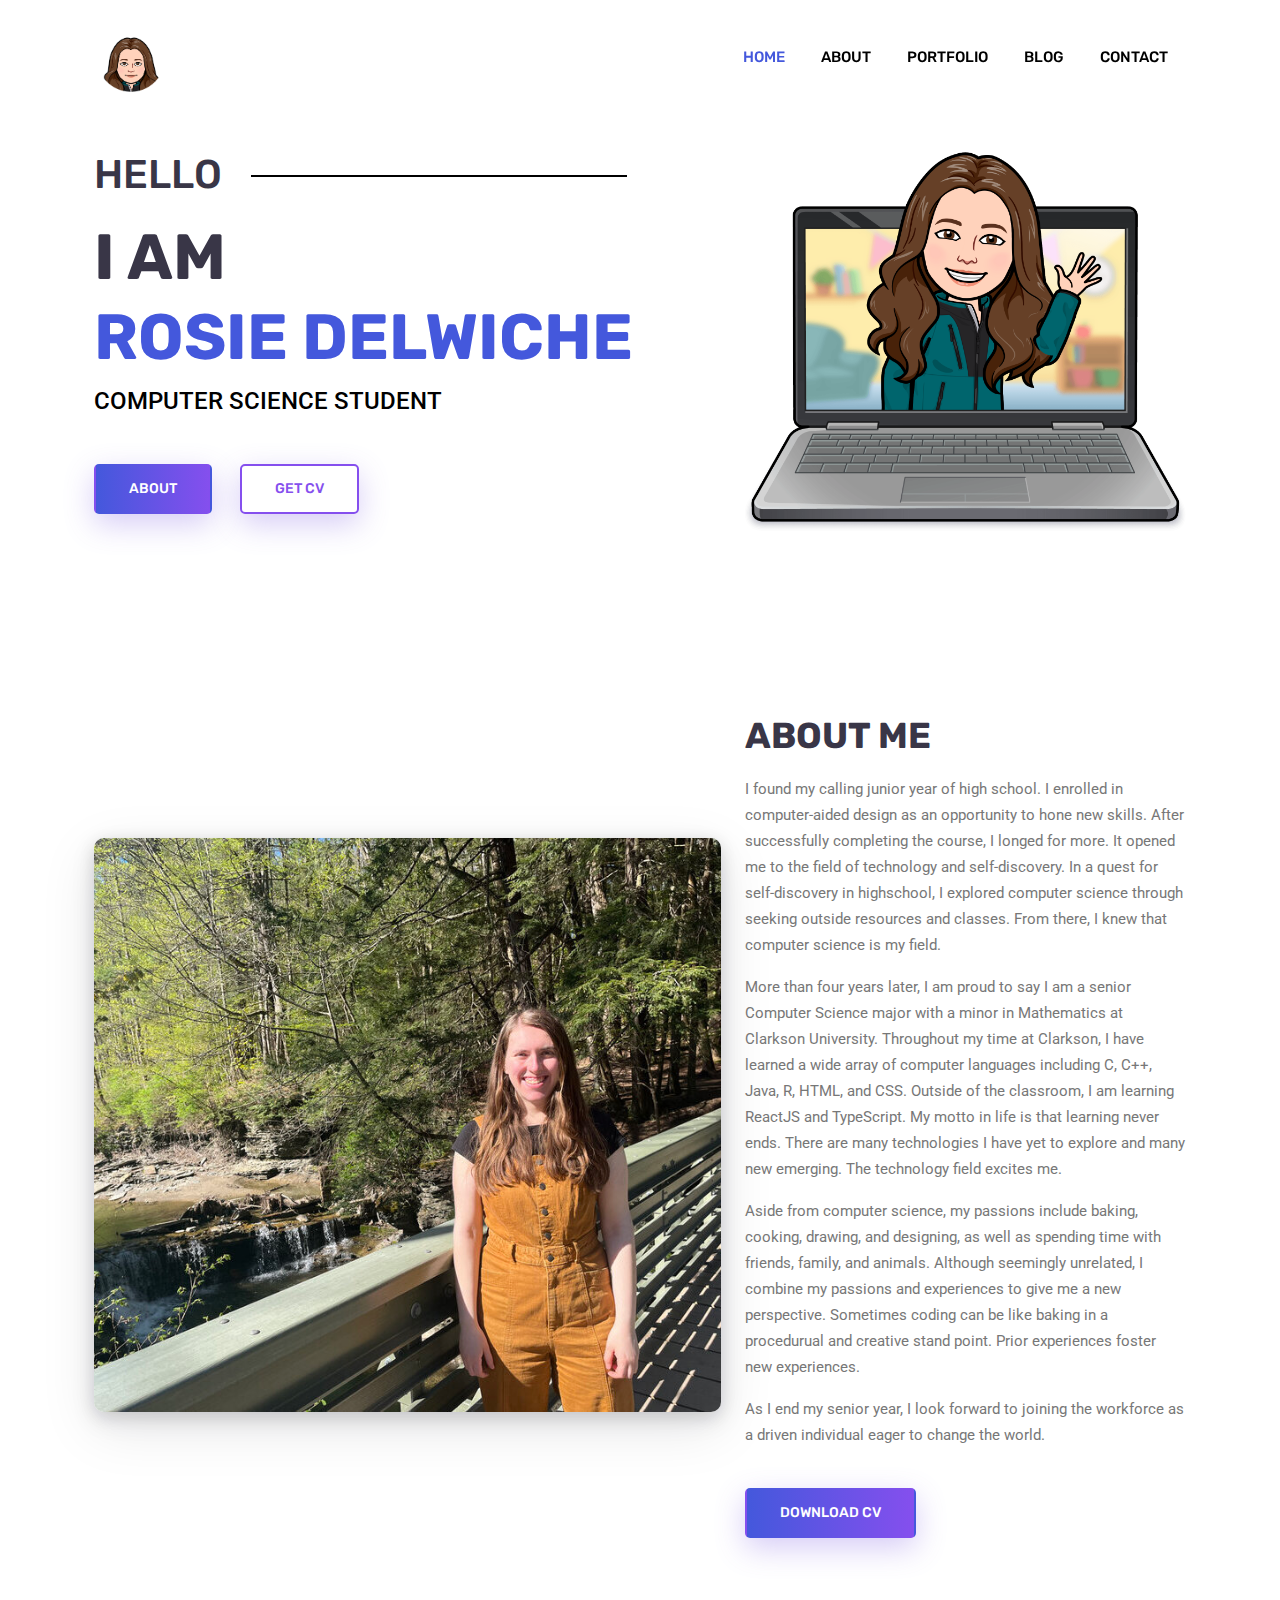
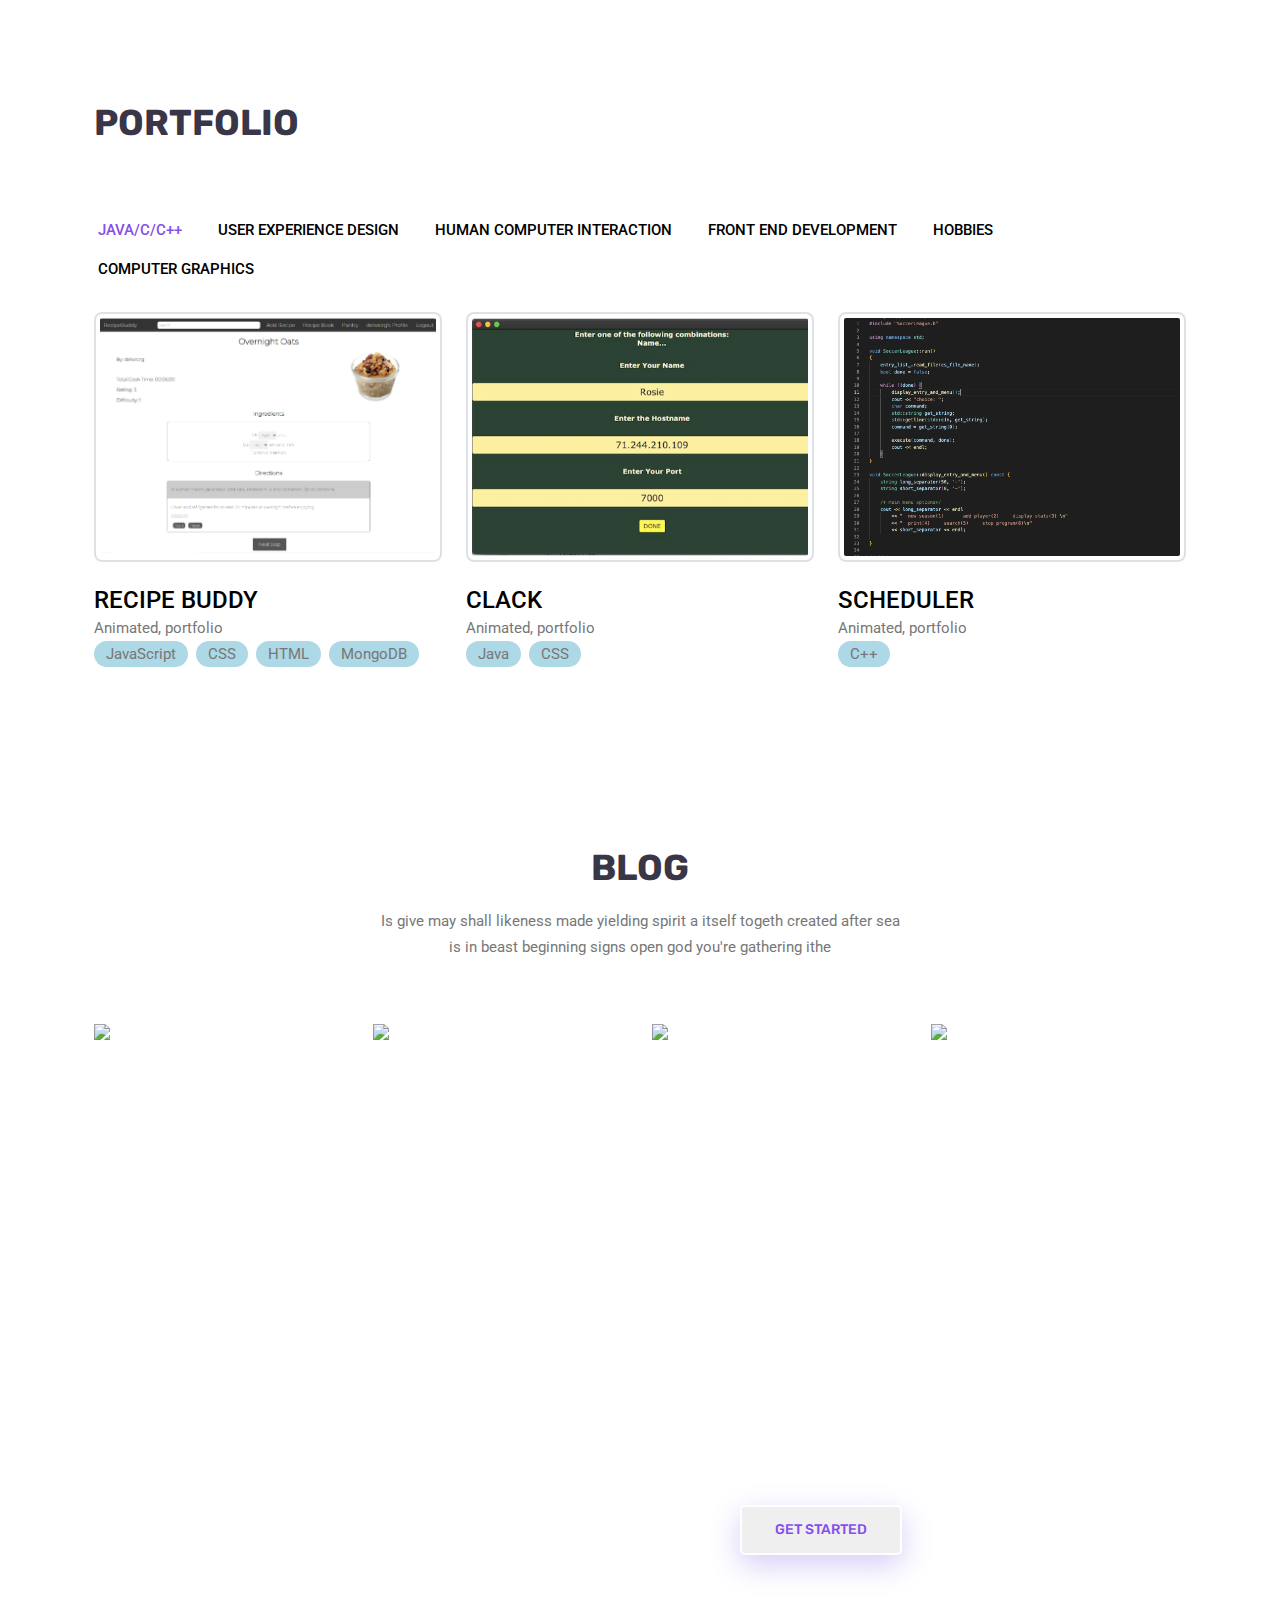
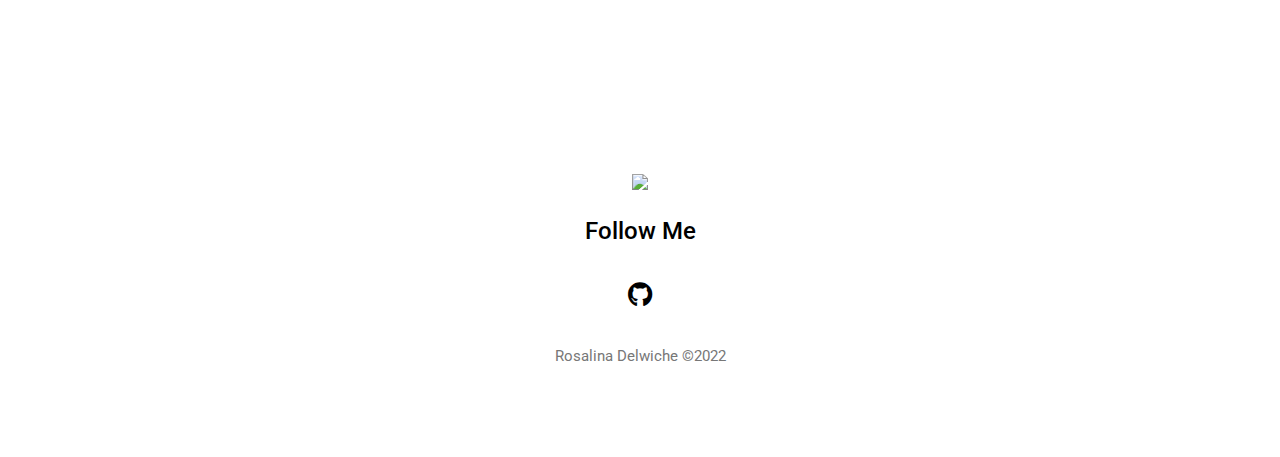
==== commit cf351676: "adding projects" ====
--- a/index.html
+++ b/index.html
@@ -248,7 +248,7 @@
                     </li>
                     <li class="nav-item" role="presentation">
                         <button class="nav-link" id="pills-two-tab" data-bs-toggle="pill" data-bs-target="#pills-two"
-                            type="button" role="tab" aria-controls="pills-two" aria-selected="true">Front End Development</button>
+                            type="button" role="tab" aria-controls="pills-two" aria-selected="true">User Experience Design</button>
                     </li>
                     <li class="nav-item" role="presentation">
                         <button class="nav-link" id="pills-three-tab" data-bs-toggle="pill"
@@ -258,7 +258,7 @@
                     <li class="nav-item" role="presentation">
                       <button class="nav-link" id="pills-four-tab" data-bs-toggle="pill"
                           data-bs-target="#pills-four" type="button" role="tab" aria-controls="pills-four"
-                          aria-selected="true">User Experience Design</button>
+                          aria-selected="true">Front End Development</button>
                     </li>
                     <li class="nav-item" role="presentation">
                       <button class="nav-link" id="pills-five-tab" data-bs-toggle="pill"
@@ -278,57 +278,63 @@
                         <div class="row">
                             <div class="col-lg-4 col-sm-6"  data-bs-toggle="modal" data-bs-target="#portfolioModal1">
                                 <div class="portfolio-img">
-                                    <img src="https://images.unsplash.com/photo-1600456899121-68eda5705257?ixlib=rb-4.0.3&ixid=MnwxMjA3fDB8MHxzZWFyY2h8NHx8Z3JheXxlbnwwfHwwfHw%3D&w=1000&q=80" class="img-fluid w-100 img-thumbnail rounded portfolio-img">
-                                    <div class="overlay"> </div>
-                                </div>
-                                <h5 class="mb-0 mt-4"> DESIGN</h5>
-                                <p class = "nopadding">Animated, portfolio</p>
-                                <span><p class = "projectCharacterstic">Java</p><p class = "projectCharacterstic">CSS</p><p class = "projectCharacterstic">HTML</p></span>
+                                    <img src="img/RecipeBuddy.png" class="img-fluid w-100 img-thumbnail rounded portfolio-img">
+                                    <div class="overlay"> </div>
+                                </div>
+                                <h5 class="mb-0 mt-4">RECIPE BUDDY</h5>
+                                <p class = "nopadding">Animated, portfolio</p>
+                                <span><p class = "projectCharacterstic">JavaScript</p><p class = "projectCharacterstic">CSS</p><p class = "projectCharacterstic">HTML</p><p class = "projectCharacterstic">MongoDB</p></span>
                             </div>
                             
                             <div class="col-lg-4 col-sm-6">
                                 <div class="portfolio-img">
-                                    <img src="https://images.unsplash.com/photo-1600456899121-68eda5705257?ixlib=rb-4.0.3&ixid=MnwxMjA3fDB8MHxzZWFyY2h8NHx8Z3JheXxlbnwwfHwwfHw%3D&w=1000&q=80" class="img-fluid w-100 img-thumbnail rounded portfolio-img">
-                                    <div class="overlay"> </div>
-                                </div>
-                                <h5 class="mb-0 mt-4">MINIMAL DESIGN</h5>
-                                <p>Animated, portfolio</p>
-                            </div>
-                            <div class="col-lg-4 col-sm-6">
-                                <div class="portfolio-img">
-                                    <img src="https://images.unsplash.com/photo-1600456899121-68eda5705257?ixlib=rb-4.0.3&ixid=MnwxMjA3fDB8MHxzZWFyY2h8NHx8Z3JheXxlbnwwfHwwfHw%3D&w=1000&q=80" class="img-fluid w-100 img-thumbnail rounded portfolio-img">
-                                    <div class="overlay"> </div>
-                                </div>
-                                <h5 class="mb-0 mt-4">MINIMAL DESIGN</h5>
-                                <p>Animated, portfolio</p>
-                            </div>
+                                    <img src="img/ClackLogin.png" class="img-fluid w-100 img-thumbnail rounded portfolio-img">
+                                    <div class="overlay"> </div>
+                                </div>
+                                <h5 class="mb-0 mt-4">CLACK</h5>
+                                <p class = "nopadding">Animated, portfolio</p>
+                                <span><p class = "projectCharacterstic">Java</p><p class = "projectCharacterstic">CSS</p></span>
+                            </div>
+                            <div class="col-lg-4 col-sm-6">
+                                <div class="portfolio-img">
+                                    <img src="img/SoccerLeague.png" class="img-fluid w-100 img-thumbnail rounded portfolio-img">
+                                    <div class="overlay"> </div>
+                                </div>
+                                <h5 class="mb-0 mt-4">SCHEDULER</h5>
+                                <p class = "nopadding">Animated, portfolio</p>
+                                <span><p class = "projectCharacterstic">C++</p></span>
+                            </div>
+                            
                         </div>
                     </div>
                     <div class="tab-pane fade" id="pills-two" role="tabpanel" aria-labelledby="pills-two-tab">
                         <div class="row">
                             <div class="col-lg-4 col-sm-6">
                                 <div class="portfolio-img">
+                                    <img src="img/UXPersona.jpg" class="img-fluid w-100 img-thumbnail rounded portfolio-img">
+                                    <div class="overlay"> </div>
+                                </div>
+                                <h5 class="mb-0 mt-4">PERSONA</h5>
+                                <p class = "nopadding">Animated, portfolio</p>
+                                <span><p class = "projectCharacterstic">Sketch</p></span>
+                            </div>
+                            <div class="col-lg-4 col-sm-6">
+                                <div class="portfolio-img">
+                                    <img src="img/WireFlow.jpg" class="img-fluid w-100 img-thumbnail rounded portfolio-img">
+                                    <div class="overlay"> </div>
+                                </div>
+                                <h5 class="mb-0 mt-4">WIREFLOW</h5>
+                                <p class = "nopadding">Animated, portfolio</p>
+                                <span><p class = "projectCharacterstic">Sketch</p></span>
+                            </div>
+                            <div class="col-lg-4 col-sm-6">
+                                <div class="portfolio-img">
                                     <img src="https://images.unsplash.com/photo-1600456899121-68eda5705257?ixlib=rb-4.0.3&ixid=MnwxMjA3fDB8MHxzZWFyY2h8NHx8Z3JheXxlbnwwfHwwfHw%3D&w=1000&q=80" class="img-fluid w-100 img-thumbnail rounded portfolio-img">
                                     <div class="overlay"> </div>
                                 </div>
-                                <h5 class="mb-0 mt-4">MINIMAL DESIGN</h5>
-                                <p>Animated, portfolio</p>
-                            </div>
-                            <div class="col-lg-4 col-sm-6">
-                                <div class="portfolio-img">
-                                    <img src="https://images.unsplash.com/photo-1600456899121-68eda5705257?ixlib=rb-4.0.3&ixid=MnwxMjA3fDB8MHxzZWFyY2h8NHx8Z3JheXxlbnwwfHwwfHw%3D&w=1000&q=80" class="img-fluid w-100 img-thumbnail rounded portfolio-img">
-                                    <div class="overlay"> </div>
-                                </div>
-                                <h5 class="mb-0 mt-4">MINIMAL DESIGN</h5>
-                                <p>Animated, portfolio</p>
-                            </div>
-                            <div class="col-lg-4 col-sm-6">
-                                <div class="portfolio-img">
-                                    <img src="https://images.unsplash.com/photo-1600456899121-68eda5705257?ixlib=rb-4.0.3&ixid=MnwxMjA3fDB8MHxzZWFyY2h8NHx8Z3JheXxlbnwwfHwwfHw%3D&w=1000&q=80" class="img-fluid w-100 img-thumbnail rounded portfolio-img">
-                                    <div class="overlay"> </div>
-                                </div>
-                                <h5 class="mb-0 mt-4">MINIMAL DESIGN</h5>
-                                <p>Animated, portfolio</p>
+                                <h5 class="mb-0 mt-4">PROTOTYPE</h5>
+                                <p class = "nopadding">Animated, portfolio</p>
+                                <span><p class = "projectCharacterstic">Sketch</p></span>
                             </div>
                         </div>
                     </div>
@@ -339,25 +345,114 @@
                                     <img src="https://images.unsplash.com/photo-1600456899121-68eda5705257?ixlib=rb-4.0.3&ixid=MnwxMjA3fDB8MHxzZWFyY2h8NHx8Z3JheXxlbnwwfHwwfHw%3D&w=1000&q=80" class="img-fluid w-100 img-thumbnail rounded portfolio-img">
                                     <div class="overlay"> </div>
                                 </div>
-                                <h5 class="mb-0 mt-4">MINIMAL DESIGN</h5>
-                                <p>Animated, portfolio</p>
+                                <h5 class="mb-0 mt-4">POTSDAM TRANSPORTATION</h5>
+                                <p class = "nopadding">Animated, portfolio</p>
+                                <span><p class = "projectCharacterstic">Java</p><p class = "projectCharacterstic">Data Analysis</p></span>
                             </div>
                             <div class="col-lg-4 col-sm-6">
                                 <div class="portfolio-img">
                                     <img src="https://images.unsplash.com/photo-1600456899121-68eda5705257?ixlib=rb-4.0.3&ixid=MnwxMjA3fDB8MHxzZWFyY2h8NHx8Z3JheXxlbnwwfHwwfHw%3D&w=1000&q=80" class="img-fluid w-100 img-thumbnail rounded portfolio-img">
                                     <div class="overlay"> </div>
                                 </div>
-                                <h5 class="mb-0 mt-4">MINIMAL DESIGN</h5>
-                                <p>Animated, portfolio</p>
+                                <h5 class="mb-0 mt-4">PHOTOGRAPHY PROGRAM</h5>
+                                <p class = "nopadding">Animated, portfolio</p>
+                                <span><p class = "projectCharacterstic">MATLAB</p></span>
                             </div>
                             <div class="col-lg-4 col-sm-6">
                                 <div class="portfolio-img">
                                     <img src="https://images.unsplash.com/photo-1600456899121-68eda5705257?ixlib=rb-4.0.3&ixid=MnwxMjA3fDB8MHxzZWFyY2h8NHx8Z3JheXxlbnwwfHwwfHw%3D&w=1000&q=80" class="img-fluid w-100 img-thumbnail rounded portfolio-img">
                                     <div class="overlay"> </div>
                                 </div>
-                                <h5 class="mb-0 mt-4">MINIMAL DESIGN</h5>
-                                <p>Animated, portfolio</p>
-                            </div>
+                                <h5 class="mb-0 mt-4">SYMBOL MODIFICATIONS</h5>
+                                <p class = "nopadding">Animated, portfolio</p>
+                                <span><p class = "projectCharacterstic"></p></span>
+                            </div>
+                        </div>
+                    </div>
+                    <div class="tab-pane fade" id="pills-four" role="tabpanel" aria-labelledby="pills-four-tab">
+                      <div class="row">
+                          <div class="col-lg-4 col-sm-6">
+                              <div class="portfolio-img">
+                                  <img src="https://images.unsplash.com/photo-1600456899121-68eda5705257?ixlib=rb-4.0.3&ixid=MnwxMjA3fDB8MHxzZWFyY2h8NHx8Z3JheXxlbnwwfHwwfHw%3D&w=1000&q=80" class="img-fluid w-100 img-thumbnail rounded portfolio-img">
+                                  <div class="overlay"> </div>
+                              </div>
+                              <h5 class="mb-0 mt-4">TRIBUTE PAGE</h5>
+                              <p class = "nopadding">Animated, portfolio</p>
+                            <span><p class = "projectCharacterstic">HTML</p><p class = "projectCharacterstic">CSS</p></span>
+                          </div>
+                          <div class="col-lg-4 col-sm-6">
+                              <div class="portfolio-img">
+                                  <img src="https://images.unsplash.com/photo-1600456899121-68eda5705257?ixlib=rb-4.0.3&ixid=MnwxMjA3fDB8MHxzZWFyY2h8NHx8Z3JheXxlbnwwfHwwfHw%3D&w=1000&q=80" class="img-fluid w-100 img-thumbnail rounded portfolio-img">
+                                  <div class="overlay"> </div>
+                              </div>
+                              <h5 class="mb-0 mt-4">MEDIA GALLERY</h5>
+                              <p class = "nopadding">Animated, portfolio</p>
+                              <span><p class = "projectCharacterstic">HTML</p><p class = "projectCharacterstic">CSS</p><p class = "projectCharacterstic">JavaScript</p></span>
+                          </div>
+                          <div class="col-lg-4 col-sm-6">
+                              <div class="portfolio-img">
+                                  <img src="https://images.unsplash.com/photo-1600456899121-68eda5705257?ixlib=rb-4.0.3&ixid=MnwxMjA3fDB8MHxzZWFyY2h8NHx8Z3JheXxlbnwwfHwwfHw%3D&w=1000&q=80" class="img-fluid w-100 img-thumbnail rounded portfolio-img">
+                                  <div class="overlay"> </div>
+                              </div>
+                              <h5 class="mb-0 mt-4">ROCK PAPER SCISSORS</h5>
+                              <p class = "nopadding">Animated, portfolio</p>
+                              <span><p class = "projectCharacterstic">HTML</p><p class = "projectCharacterstic">CSS</p><p class = "projectCharacterstic">JavaScript</p></span>
+                          </div>
+                      </div>
+                  </div>
+
+                  <div class="tab-pane fade" id="pills-five" role="tabpanel" aria-labelledby="pills-five-tab">
+                    <div class="row">
+                        <div class="col-lg-4 col-sm-6">
+                            <div class="portfolio-img">
+                                <img src="img/cake2.jpeg" class="img-fluid w-100 img-thumbnail rounded portfolio-img">
+                                <div class="overlay"> </div>
+                            </div>
+                            <h5 class="mb-0 mt-4">OREO CAKE</h5>
+                            <p class = "nopadding">Animated, portfolio</p>
+                            <span><p class = "projectCharacterstic">Baking</p></span>
+                        </div>
+                        <div class="col-lg-4 col-sm-6">
+                            <div class="portfolio-img">
+                                <img src="img/cookie2.jpeg" class="img-fluid w-100 img-thumbnail rounded portfolio-img img-thumbnail rounded portfolio-img">
+                                <div class="overlay"> </div>
+                            </div>
+                            <h5 class="mb-0 mt-4">CHRISTMAS COOKIES</h5>
+                            <p class = "nopadding">Animated, portfolio</p>
+                            <span><p class = "projectCharacterstic">Cookie Deocrating</p></span>
+                        </div>
+                        <div class="col-lg-4 col-sm-6">
+                            <div class="portfolio-img">
+                                <img src="https://images.unsplash.com/photo-1600456899121-68eda5705257?ixlib=rb-4.0.3&ixid=MnwxMjA3fDB8MHxzZWFyY2h8NHx8Z3JheXxlbnwwfHwwfHw%3D&w=1000&q=80" class="img-fluid w-100 img-thumbnail rounded portfolio-img">
+                                <div class="overlay"> </div>
+                            </div>
+                            <h5 class="mb-0 mt-4">3D MODELING</h5>
+                            <p class = "nopadding">Animated, portfolio</p>
+                            <span><p class = "projectCharacterstic">SketchUp</p></span>
+                        </div>
+                    </div>
+                </div>
+                 <div class="tab-pane fade" id="pills-six" role="tabpanel" aria-labelledby="pills-six-tab">
+                        <div class="row">
+                            <div class="col-lg-4 col-sm-6">
+                                <div class="portfolio-img">
+                                    <img src="img/ShapeMania.png" class="img-fluid w-100 img-thumbnail rounded portfolio-img">
+                                    <div class="overlay"> </div>
+                                </div>
+                                <h5 class="mb-0 mt-4">SHAPE MANIA GAME</h5>
+                                <p class = "nopadding">Animated, portfolio</p>
+                                <span><p class = "projectCharacterstic">WebGL</p><p class = "projectCharacterstic">HTML</p><p class = "projectCharacterstic">CSS</p><p class = "projectCharacterstic">JavaScript</p></span>
+                            </div>
+                            <div class="col-lg-4 col-sm-6">
+                                <div class="portfolio-img">
+                                    <img src="img/InteractiveScene.png" class="img-fluid w-100 img-thumbnail rounded portfolio-img">
+                                    <div class="overlay"> </div>
+                                </div>
+                                <h5 class="mb-0 mt-4">INTERACTIVE SCENE</h5>
+                                <p class = "nopadding">Animated, portfolio</p>
+                                <span><p class = "projectCharacterstic">WebGL</p><p class = "projectCharacterstic">HTML</p><p class = "projectCharacterstic">JavaScript</p></span>
+                            </div>
+                            
                         </div>
                     </div>
                     <div class="tab-pane fade" id="pills-four" role="tabpanel" aria-labelledby="pills-four-tab">
@@ -389,91 +484,6 @@
                       </div>
                   </div>
 
-                  <div class="tab-pane fade" id="pills-five" role="tabpanel" aria-labelledby="pills-five-tab">
-                    <div class="row">
-                        <div class="col-lg-4 col-sm-6">
-                            <div class="portfolio-img">
-                                <img src="img/cake2.jpeg" class="img-fluid w-100 img-thumbnail rounded portfolio-img">
-                                <div class="overlay"> </div>
-                            </div>
-                            <h5 class="mb-0 mt-4">MINIMAL DESIGN</h5>
-                            <p>Animated, portfolio</p>
-                        </div>
-                        <div class="col-lg-4 col-sm-6">
-                            <div class="portfolio-img">
-                                <img src="img/cookie2.jpeg" class="img-fluid w-100 img-thumbnail rounded portfolio-img img-thumbnail rounded portfolio-img">
-                                <div class="overlay"> </div>
-                            </div>
-                            <h5 class="mb-0 mt-4">MINIMAL DESIGN</h5>
-                            <p>Animated, portfolio</p>
-                        </div>
-                        <div class="col-lg-4 col-sm-6">
-                            <div class="portfolio-img">
-                                <img src="https://images.unsplash.com/photo-1600456899121-68eda5705257?ixlib=rb-4.0.3&ixid=MnwxMjA3fDB8MHxzZWFyY2h8NHx8Z3JheXxlbnwwfHwwfHw%3D&w=1000&q=80" class="img-fluid w-100 img-thumbnail rounded portfolio-img">
-                                <div class="overlay"> </div>
-                            </div>
-                            <h5 class="mb-0 mt-4">MINIMAL DESIGN</h5>
-                            <p>Animated, portfolio</p>
-                        </div>
-                    </div>
-                </div>
-                 <div class="tab-pane fade" id="pills-six" role="tabpanel" aria-labelledby="pills-six-tab">
-                        <div class="row">
-                            <div class="col-lg-4 col-sm-6">
-                                <div class="portfolio-img">
-                                    <img src="https://images.unsplash.com/photo-1600456899121-68eda5705257?ixlib=rb-4.0.3&ixid=MnwxMjA3fDB8MHxzZWFyY2h8NHx8Z3JheXxlbnwwfHwwfHw%3D&w=1000&q=80" class="img-fluid w-100 img-thumbnail rounded portfolio-img">
-                                    <div class="overlay"> </div>
-                                </div>
-                                <h5 class="mb-0 mt-4">MINIMAL DESIGN</h5>
-                                <p>Animated, portfolio</p>
-                            </div>
-                            <div class="col-lg-4 col-sm-6">
-                                <div class="portfolio-img">
-                                    <img src="https://images.unsplash.com/photo-1600456899121-68eda5705257?ixlib=rb-4.0.3&ixid=MnwxMjA3fDB8MHxzZWFyY2h8NHx8Z3JheXxlbnwwfHwwfHw%3D&w=1000&q=80" class="img-fluid w-100 img-thumbnail rounded portfolio-img">
-                                    <div class="overlay"> </div>
-                                </div>
-                                <h5 class="mb-0 mt-4">MINIMAL DESIGN</h5>
-                                <p>Animated, portfolio</p>
-                            </div>
-                            <div class="col-lg-4 col-sm-6">
-                                <div class="portfolio-img">
-                                    <img src="https://images.unsplash.com/photo-1600456899121-68eda5705257?ixlib=rb-4.0.3&ixid=MnwxMjA3fDB8MHxzZWFyY2h8NHx8Z3JheXxlbnwwfHwwfHw%3D&w=1000&q=80" class="img-fluid w-100 img-thumbnail rounded portfolio-img">
-                                    <div class="overlay"> </div>
-                                </div>
-                                <h5 class="mb-0 mt-4">MINIMAL DESIGN</h5>
-                                <p>Animated, portfolio</p>
-                            </div>
-                        </div>
-                    </div>
-                    <div class="tab-pane fade" id="pills-four" role="tabpanel" aria-labelledby="pills-four-tab">
-                      <div class="row">
-                          <div class="col-lg-4 col-sm-6">
-                              <div class="portfolio-img">
-                                  <img src="https://images.unsplash.com/photo-1600456899121-68eda5705257?ixlib=rb-4.0.3&ixid=MnwxMjA3fDB8MHxzZWFyY2h8NHx8Z3JheXxlbnwwfHwwfHw%3D&w=1000&q=80" class="img-fluid w-100 img-thumbnail rounded portfolio-img">
-                                  <div class="overlay"> </div>
-                              </div>
-                              <h5 class="mb-0 mt-4">MINIMAL DESIGN</h5>
-                              <p>Animated, portfolio</p>
-                          </div>
-                          <div class="col-lg-4 col-sm-6">
-                              <div class="portfolio-img">
-                                  <img src="https://images.unsplash.com/photo-1600456899121-68eda5705257?ixlib=rb-4.0.3&ixid=MnwxMjA3fDB8MHxzZWFyY2h8NHx8Z3JheXxlbnwwfHwwfHw%3D&w=1000&q=80" class="img-fluid w-100 img-thumbnail rounded portfolio-img">
-                                  <div class="overlay"> </div>
-                              </div>
-                              <h5 class="mb-0 mt-4">MINIMAL DESIGN</h5>
-                              <p>Animated, portfolio</p>
-                          </div>
-                          <div class="col-lg-4 col-sm-6">
-                              <div class="portfolio-img">
-                                  <img src="https://images.unsplash.com/photo-1600456899121-68eda5705257?ixlib=rb-4.0.3&ixid=MnwxMjA3fDB8MHxzZWFyY2h8NHx8Z3JheXxlbnwwfHwwfHw%3D&w=1000&q=80" class="img-fluid w-100 img-thumbnail rounded portfolio-img">
-                                  <div class="overlay"> </div>
-                              </div>
-                              <h5 class="mb-0 mt-4">MINIMAL DESIGN</h5>
-                              <p>Animated, portfolio</p>
-                          </div>
-                      </div>
-                  </div>
-
                 </div>
             </div>
         </div>
@@ -597,7 +607,7 @@
                         <div class="row justify-content-center">
                             <div class="col-lg-8">
                                 <!-- Portfolio Modal - Title-->
-                                <h2 class="portfolio-modal-title text-secondary text-uppercase mb-0">Log Cabin</h2>
+                                <h2 class="portfolio-modal-title text-secondary text-uppercase mb-0">Recipe Buddy</h2>
                                 <!-- Icon Divider-->
                                 <div class="divider-custom">
                                     <div class="divider-custom-line"></div>
@@ -605,7 +615,7 @@
                                     <div class="divider-custom-line"></div>
                                 </div>
                                 <!-- Portfolio Modal - Image-->
-                                <img class="img-fluid rounded mb-5" src="assets/img/portfolio/cabin.png" alt="..." />
+                                <img class="img-fluid rounded mb-5" src="img/RecipeBuddy.png" alt="..." />
                                 <!-- Portfolio Modal - Text-->
                                 <p class="mb-4">Lorem ipsum dolor sit amet, consectetur adipisicing elit. Mollitia neque assumenda ipsam nihil, molestias magnam, recusandae quos quis inventore quisquam velit asperiores, vitae? Reprehenderit soluta, eos quod consequuntur itaque. Nam.</p>
                                 <button class="btn btn-primary" data-bs-dismiss="modal">
--- a/css/style.css
+++ b/css/style.css
@@ -604,8 +604,11 @@
 }
 
 .portfolio-img{
-    height: 300px;
+    height: 250px;
+    width: 100%;
+    object-position: 0% 0%;
     object-fit: cover;
+
 }
 
 .portfolio .portfolio-item {
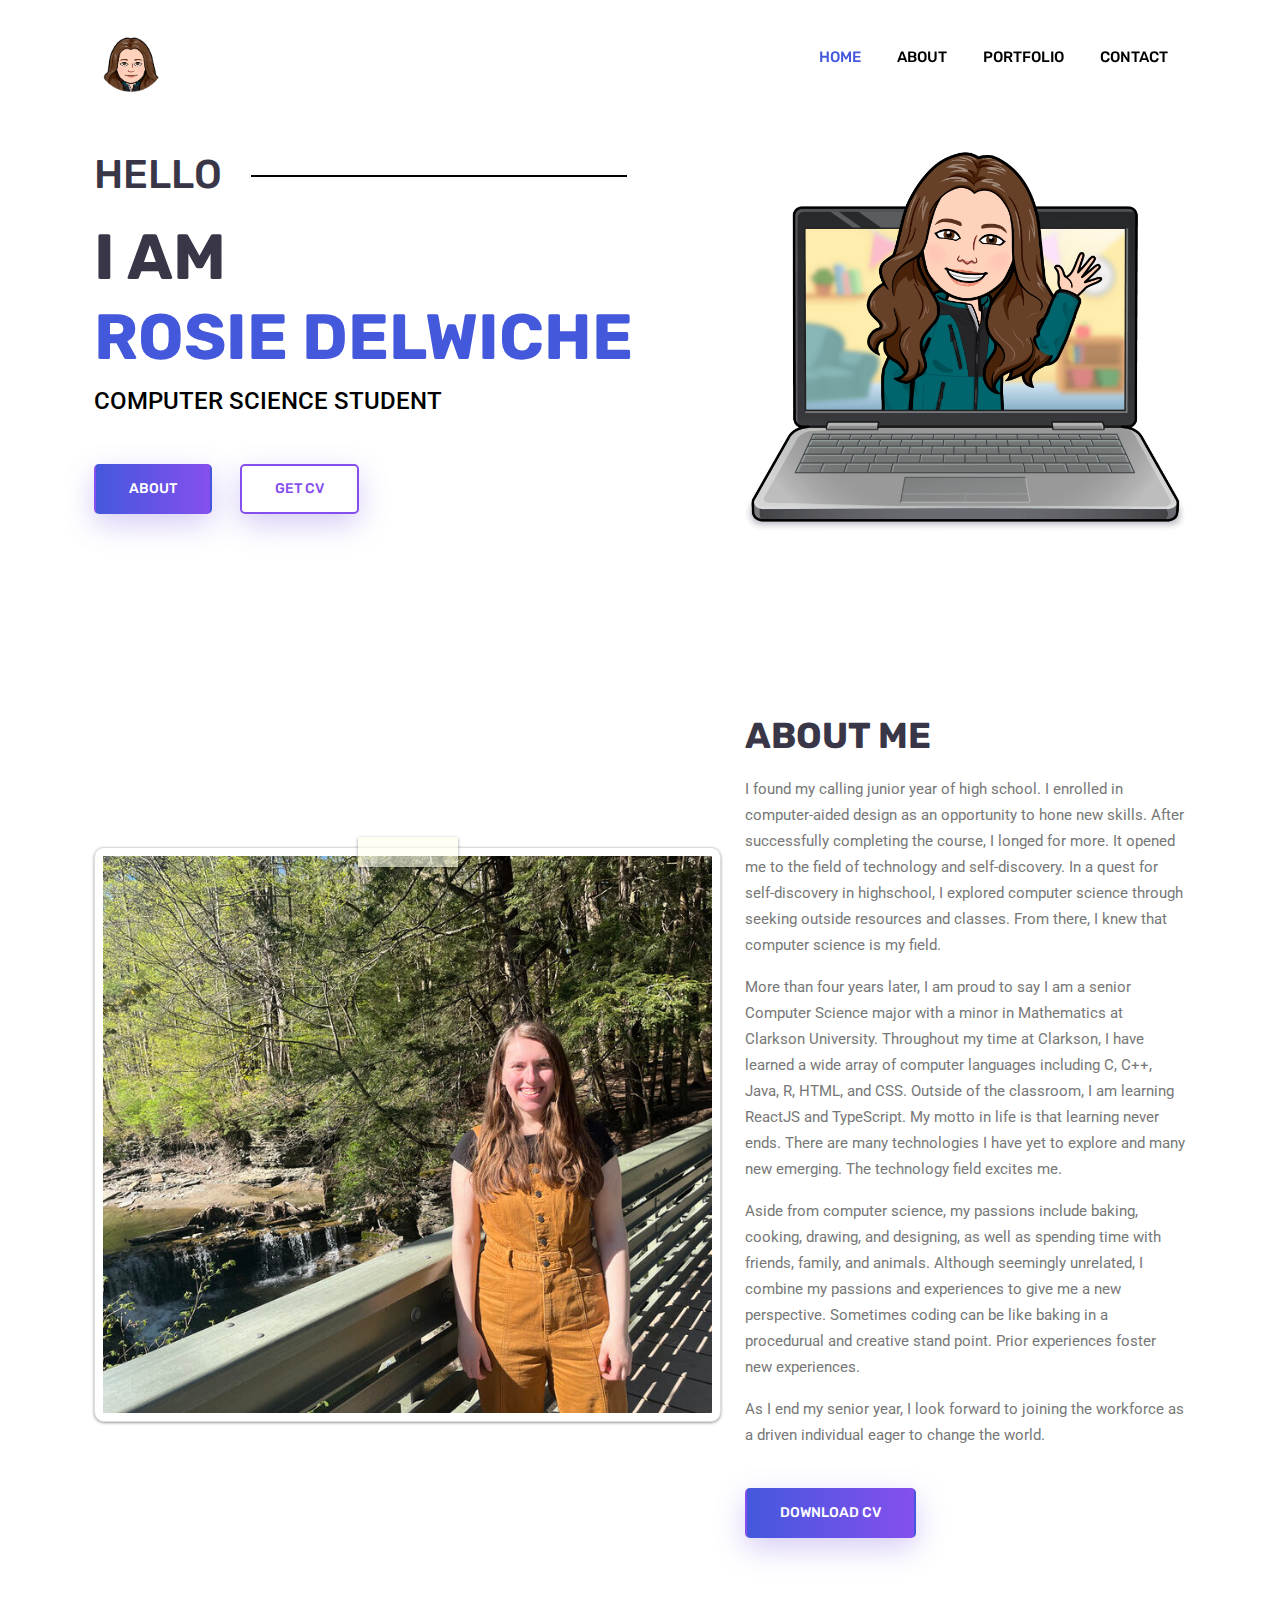
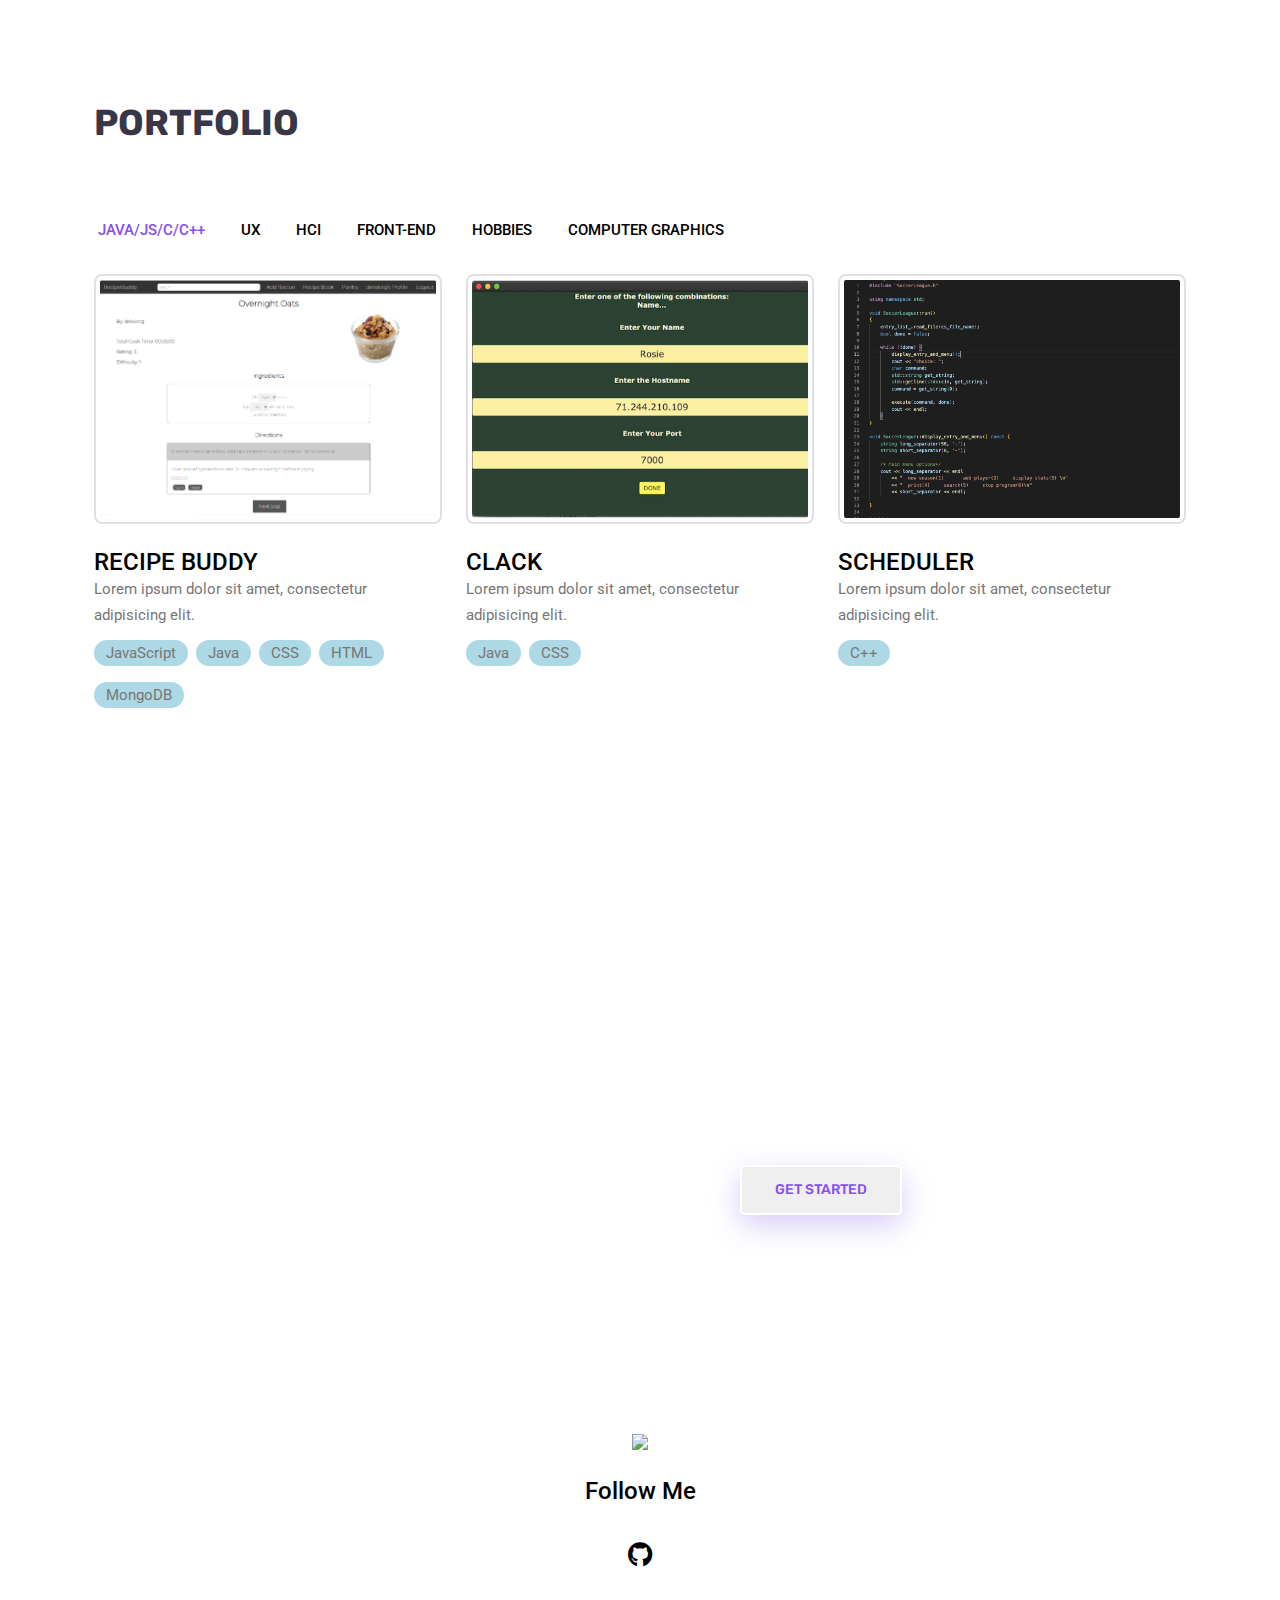
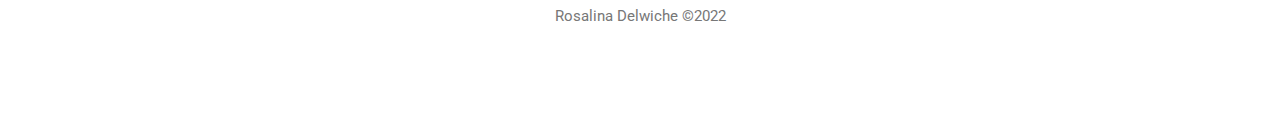
==== commit c007ef6d: "tape effect" ====
--- a/index.html
+++ b/index.html
@@ -50,9 +50,7 @@
                         <li class="nav-item">
                             <a class="nav-link" href="#portfolio">Portfolio</a>
                         </li>
-                        <li class="nav-item">
-                            <a class="nav-link" href="#blog">Blog</a>
-                        </li>
+                       
                         <li class="nav-item">
                             <a class="nav-link" href="#contact">Contact</a>
                         </li>
@@ -90,7 +88,7 @@
     <section id="about" class="about_wrapper">
         <div class="container">
             <div class="row align-items-center">
-                <div class="col-lg-7 mb-4 mb-lg-0">
+                <div class="col-lg-7 mb-4 mb-lg-0 img-tape img-tape--1">
                     <img src="img/aboutME2.jpeg" class="img-fluid mePhoto" alt="About Us">
                 </div>
                 <div class="col-lg-5 mb-4 mb-lg-0">
@@ -244,21 +242,21 @@
                     <li class="nav-item" role="presentation">
                         <button class="nav-link active" id="pills-one-tab" data-bs-toggle="pill"
                             data-bs-target="#pills-one" type="button" role="tab" aria-controls="pills-one"
-                            aria-selected="true">Java/C/C++</button>
+                            aria-selected="true">Java/JS/C/C++</button>
                     </li>
                     <li class="nav-item" role="presentation">
                         <button class="nav-link" id="pills-two-tab" data-bs-toggle="pill" data-bs-target="#pills-two"
-                            type="button" role="tab" aria-controls="pills-two" aria-selected="true">User Experience Design</button>
+                            type="button" role="tab" aria-controls="pills-two" aria-selected="true">UX</button>
                     </li>
                     <li class="nav-item" role="presentation">
                         <button class="nav-link" id="pills-three-tab" data-bs-toggle="pill"
                             data-bs-target="#pills-three" type="button" role="tab" aria-controls="pills-three"
-                            aria-selected="true">Human Computer Interaction</button>
+                            aria-selected="true">HCI</button>
                     </li>
                     <li class="nav-item" role="presentation">
                       <button class="nav-link" id="pills-four-tab" data-bs-toggle="pill"
                           data-bs-target="#pills-four" type="button" role="tab" aria-controls="pills-four"
-                          aria-selected="true">Front End Development</button>
+                          aria-selected="true">Front-End</button>
                     </li>
                     <li class="nav-item" role="presentation">
                       <button class="nav-link" id="pills-five-tab" data-bs-toggle="pill"
@@ -282,8 +280,8 @@
                                     <div class="overlay"> </div>
                                 </div>
                                 <h5 class="mb-0 mt-4">RECIPE BUDDY</h5>
-                                <p class = "nopadding">Animated, portfolio</p>
-                                <span><p class = "projectCharacterstic">JavaScript</p><p class = "projectCharacterstic">CSS</p><p class = "projectCharacterstic">HTML</p><p class = "projectCharacterstic">MongoDB</p></span>
+                                <p class = "nopadding">Lorem ipsum dolor sit amet, consectetur adipisicing elit.</p>
+                                <span><p class = "projectCharacterstic">JavaScript</p><p class = "projectCharacterstic">Java</p><p class = "projectCharacterstic">CSS</p><p class = "projectCharacterstic">HTML</p><p class = "projectCharacterstic">MongoDB</p></span>
                             </div>
                             
                             <div class="col-lg-4 col-sm-6">
@@ -292,7 +290,7 @@
                                     <div class="overlay"> </div>
                                 </div>
                                 <h5 class="mb-0 mt-4">CLACK</h5>
-                                <p class = "nopadding">Animated, portfolio</p>
+                                <p class = "nopadding">Lorem ipsum dolor sit amet, consectetur adipisicing elit.</p>
                                 <span><p class = "projectCharacterstic">Java</p><p class = "projectCharacterstic">CSS</p></span>
                             </div>
                             <div class="col-lg-4 col-sm-6">
@@ -301,7 +299,7 @@
                                     <div class="overlay"> </div>
                                 </div>
                                 <h5 class="mb-0 mt-4">SCHEDULER</h5>
-                                <p class = "nopadding">Animated, portfolio</p>
+                                <p class = "nopadding">Lorem ipsum dolor sit amet, consectetur adipisicing elit.</p>
                                 <span><p class = "projectCharacterstic">C++</p></span>
                             </div>
                             
@@ -315,7 +313,7 @@
                                     <div class="overlay"> </div>
                                 </div>
                                 <h5 class="mb-0 mt-4">PERSONA</h5>
-                                <p class = "nopadding">Animated, portfolio</p>
+                                <p class = "nopadding">Lorem ipsum dolor sit amet, consectetur adipisicing elit.</p>
                                 <span><p class = "projectCharacterstic">Sketch</p></span>
                             </div>
                             <div class="col-lg-4 col-sm-6">
@@ -324,7 +322,7 @@
                                     <div class="overlay"> </div>
                                 </div>
                                 <h5 class="mb-0 mt-4">WIREFLOW</h5>
-                                <p class = "nopadding">Animated, portfolio</p>
+                                <p class = "nopadding">Lorem ipsum dolor sit amet, consectetur adipisicing elit.</p>
                                 <span><p class = "projectCharacterstic">Sketch</p></span>
                             </div>
                             <div class="col-lg-4 col-sm-6">
@@ -333,7 +331,7 @@
                                     <div class="overlay"> </div>
                                 </div>
                                 <h5 class="mb-0 mt-4">PROTOTYPE</h5>
-                                <p class = "nopadding">Animated, portfolio</p>
+                                <p class = "nopadding">Lorem ipsum dolor sit amet, consectetur adipisicing elit.</p>
                                 <span><p class = "projectCharacterstic">Sketch</p></span>
                             </div>
                         </div>
@@ -346,7 +344,7 @@
                                     <div class="overlay"> </div>
                                 </div>
                                 <h5 class="mb-0 mt-4">POTSDAM TRANSPORTATION</h5>
-                                <p class = "nopadding">Animated, portfolio</p>
+                                <p class = "nopadding">Lorem ipsum dolor sit amet, consectetur adipisicing elit.</p>
                                 <span><p class = "projectCharacterstic">Java</p><p class = "projectCharacterstic">Data Analysis</p></span>
                             </div>
                             <div class="col-lg-4 col-sm-6">
@@ -355,7 +353,7 @@
                                     <div class="overlay"> </div>
                                 </div>
                                 <h5 class="mb-0 mt-4">PHOTOGRAPHY PROGRAM</h5>
-                                <p class = "nopadding">Animated, portfolio</p>
+                                <p class = "nopadding">Lorem ipsum dolor sit amet, consectetur adipisicing elit.</p>
                                 <span><p class = "projectCharacterstic">MATLAB</p></span>
                             </div>
                             <div class="col-lg-4 col-sm-6">
@@ -364,7 +362,7 @@
                                     <div class="overlay"> </div>
                                 </div>
                                 <h5 class="mb-0 mt-4">SYMBOL MODIFICATIONS</h5>
-                                <p class = "nopadding">Animated, portfolio</p>
+                                <p class = "nopadding">Lorem ipsum dolor sit amet, consectetur adipisicing elit.</p>
                                 <span><p class = "projectCharacterstic"></p></span>
                             </div>
                         </div>
@@ -377,7 +375,7 @@
                                   <div class="overlay"> </div>
                               </div>
                               <h5 class="mb-0 mt-4">TRIBUTE PAGE</h5>
-                              <p class = "nopadding">Animated, portfolio</p>
+                              <p class = "nopadding">Lorem ipsum dolor sit amet, consectetur adipisicing elit.</p>
                             <span><p class = "projectCharacterstic">HTML</p><p class = "projectCharacterstic">CSS</p></span>
                           </div>
                           <div class="col-lg-4 col-sm-6">
@@ -386,7 +384,7 @@
                                   <div class="overlay"> </div>
                               </div>
                               <h5 class="mb-0 mt-4">MEDIA GALLERY</h5>
-                              <p class = "nopadding">Animated, portfolio</p>
+                              <p class = "nopadding">Lorem ipsum dolor sit amet, consectetur adipisicing elit.</p>
                               <span><p class = "projectCharacterstic">HTML</p><p class = "projectCharacterstic">CSS</p><p class = "projectCharacterstic">JavaScript</p></span>
                           </div>
                           <div class="col-lg-4 col-sm-6">
@@ -395,7 +393,7 @@
                                   <div class="overlay"> </div>
                               </div>
                               <h5 class="mb-0 mt-4">ROCK PAPER SCISSORS</h5>
-                              <p class = "nopadding">Animated, portfolio</p>
+                              <p class = "nopadding">Lorem ipsum dolor sit amet, consectetur adipisicing elit.</p>
                               <span><p class = "projectCharacterstic">HTML</p><p class = "projectCharacterstic">CSS</p><p class = "projectCharacterstic">JavaScript</p></span>
                           </div>
                       </div>
@@ -409,7 +407,7 @@
                                 <div class="overlay"> </div>
                             </div>
                             <h5 class="mb-0 mt-4">OREO CAKE</h5>
-                            <p class = "nopadding">Animated, portfolio</p>
+                            <p class = "nopadding">Lorem ipsum dolor sit amet, consectetur adipisicing elit.</p>
                             <span><p class = "projectCharacterstic">Baking</p></span>
                         </div>
                         <div class="col-lg-4 col-sm-6">
@@ -418,7 +416,7 @@
                                 <div class="overlay"> </div>
                             </div>
                             <h5 class="mb-0 mt-4">CHRISTMAS COOKIES</h5>
-                            <p class = "nopadding">Animated, portfolio</p>
+                            <p class = "nopadding">Lorem ipsum dolor sit amet, consectetur adipisicing elit.</p>
                             <span><p class = "projectCharacterstic">Cookie Deocrating</p></span>
                         </div>
                         <div class="col-lg-4 col-sm-6">
@@ -427,7 +425,7 @@
                                 <div class="overlay"> </div>
                             </div>
                             <h5 class="mb-0 mt-4">3D MODELING</h5>
-                            <p class = "nopadding">Animated, portfolio</p>
+                            <p class = "nopadding">Lorem ipsum dolor sit amet, consectetur adipisicing elit.</p>
                             <span><p class = "projectCharacterstic">SketchUp</p></span>
                         </div>
                     </div>
@@ -440,7 +438,7 @@
                                     <div class="overlay"> </div>
                                 </div>
                                 <h5 class="mb-0 mt-4">SHAPE MANIA GAME</h5>
-                                <p class = "nopadding">Animated, portfolio</p>
+                                <p class = "nopadding">Lorem ipsum dolor sit amet, consectetur adipisicing elit.</p>
                                 <span><p class = "projectCharacterstic">WebGL</p><p class = "projectCharacterstic">HTML</p><p class = "projectCharacterstic">CSS</p><p class = "projectCharacterstic">JavaScript</p></span>
                             </div>
                             <div class="col-lg-4 col-sm-6">
@@ -449,7 +447,7 @@
                                     <div class="overlay"> </div>
                                 </div>
                                 <h5 class="mb-0 mt-4">INTERACTIVE SCENE</h5>
-                                <p class = "nopadding">Animated, portfolio</p>
+                                <p class = "nopadding">Lorem ipsum dolor sit amet, consectetur adipisicing elit.</p>
                                 <span><p class = "projectCharacterstic">WebGL</p><p class = "projectCharacterstic">HTML</p><p class = "projectCharacterstic">JavaScript</p></span>
                             </div>
                             
@@ -463,7 +461,7 @@
                                   <div class="overlay"> </div>
                               </div>
                               <h5 class="mb-0 mt-4">MINIMAL DESIGN</h5>
-                              <p>Animated, portfolio</p>
+                              <p>Lorem ipsum dolor sit amet, consectetur adipisicing elit.</p>
                           </div>
                           <div class="col-lg-4 col-sm-6">
                               <div class="portfolio-img">
@@ -471,7 +469,7 @@
                                   <div class="overlay"> </div>
                               </div>
                               <h5 class="mb-0 mt-4">MINIMAL DESIGN</h5>
-                              <p>Animated, portfolio</p>
+                              <p>Lorem ipsum dolor sit amet, consectetur adipisicing elit.</p>
                           </div>
                           <div class="col-lg-4 col-sm-6">
                               <div class="portfolio-img">
@@ -479,7 +477,7 @@
                                   <div class="overlay"> </div>
                               </div>
                               <h5 class="mb-0 mt-4">MINIMAL DESIGN</h5>
-                              <p>Animated, portfolio</p>
+                              <p>Lorem ipsum dolor sit amet, consectetur adipisicing elit.</p>
                           </div>
                       </div>
                   </div>
@@ -490,68 +488,6 @@
     </section>
     <!-- portfolio Section exit -->
 
-    <!-- blog Section -->
-    <section id="blog" class="blog_wrapper">
-        <div class="container">
-            <div class="row">
-                <div class="col-sm-12 text-center mb-5">
-                    <h3>BLOG</h3>
-                    <p>Is give may shall likeness made yielding spirit a itself togeth created after sea <br
-                            class="d-none d-lg-block">
-                        is in beast beginning signs open god you're gathering ithe</p>
-                </div>
-                <div class="col-lg-3 col-sm-6 mb-4">
-                    <div class="card rounded-0 border-0 p-0">
-                        <img src="https://images.unsplash.com/photo-1600456899121-68eda5705257?ixlib=rb-4.0.3&ixid=MnwxMjA3fDB8MHxzZWFyY2h8NHx8Z3JheXxlbnwwfHwwfHw%3D&w=1000&q=80">
-                        <div class="blog_details">
-                            <div class="blog_text text-center">
-                                <h5 class="text-white mb-0">Social Life</h5>
-                                <div class="border_line"></div>
-                                <p class="text-white">Enjoy your social life together</p>
-                            </div>
-                        </div>
-                    </div>
-                </div>
-                <div class="col-lg-3 col-sm-6 mb-4">
-                    <div class="card rounded-0 border-0 p-0">
-                        <img src="https://images.unsplash.com/photo-1600456899121-68eda5705257?ixlib=rb-4.0.3&ixid=MnwxMjA3fDB8MHxzZWFyY2h8NHx8Z3JheXxlbnwwfHwwfHw%3D&w=1000&q=80">
-                        <div class="blog_details">
-                            <div class="blog_text text-center">
-                                <h5 class="text-white mb-0">POLITICS</h5>
-                                <div class="border_line"></div>
-                                <p class="text-white">Enjoy your social life together</p>
-                            </div>
-                        </div>
-                    </div>
-                </div>
-                <div class="col-lg-3 col-sm-6 mb-4">
-                    <div class="card rounded-0 border-0 p-0">
-                        <img src="https://images.unsplash.com/photo-1600456899121-68eda5705257?ixlib=rb-4.0.3&ixid=MnwxMjA3fDB8MHxzZWFyY2h8NHx8Z3JheXxlbnwwfHwwfHw%3D&w=1000&q=80">
-                        <div class="blog_details">
-                            <div class="blog_text text-center">
-                                <h5 class="text-white mb-0">FOOD</h5>
-                                <div class="border_line"></div>
-                                <p class="text-white">Enjoy your social life together</p>
-                            </div>
-                        </div>
-                    </div>
-                </div>
-                <div class="col-lg-3 col-sm-6 mb-4">
-                    <div class="card rounded-0 border-0 p-0">
-                        <img src="https://images.unsplash.com/photo-1600456899121-68eda5705257?ixlib=rb-4.0.3&ixid=MnwxMjA3fDB8MHxzZWFyY2h8NHx8Z3JheXxlbnwwfHwwfHw%3D&w=1000&q=80">
-                        <div class="blog_details">
-                            <div class="blog_text text-center">
-                                <h5 class="text-white mb-0">Social Life</h5>
-                                <div class="border_line"></div>
-                                <p class="text-white">Enjoy your social life together</p>
-                            </div>
-                        </div>
-                    </div>
-                </div>
-            </div>
-        </div>
-    </section>
-    <!-- blog Section exit -->
 
     <!-- Footer section -->
     <section id="contact" class="footer_wrapper mt-3 mt-md-0">
--- a/css/style.css
+++ b/css/style.css
@@ -648,4 +648,45 @@
   .nopadding {
     padding: 0 !important;
     margin: 0 !important;
- }+    margin-bottom: 12px !important;
+ }
+
+
+ 
+
+ .img-tape {
+    position: relative;
+    text-align: center;
+    display: inline-block;
+    margin: 20px auto 10px;
+}
+.img-tape:before, .img-tape:after {
+    background: rgba(255,255,235,0.6);
+    box-shadow: 0 1px 3px rgba(0,0,0,0.4);
+    content: "";
+    display: block;
+    height: 30px;
+    position: absolute;
+    margin: auto;
+    width: 100px;
+}
+.img-tape img {
+    background: #fff;
+    border: 1px solid #ddd;
+    box-shadow: 0 1px 3px rgba(0,0,0,0.4);
+    display: inline-block;
+    height: auto;
+    max-width: 100%;
+    padding: 8px;
+    text-align: center;
+    vertical-align: top;
+    border-radius: 10px;
+}
+.img-tape--1:before {
+    left: 50%;
+    margin-left: -50px;
+    top: -10px;
+}
+.img-tape--1:after {
+    display: none;
+}
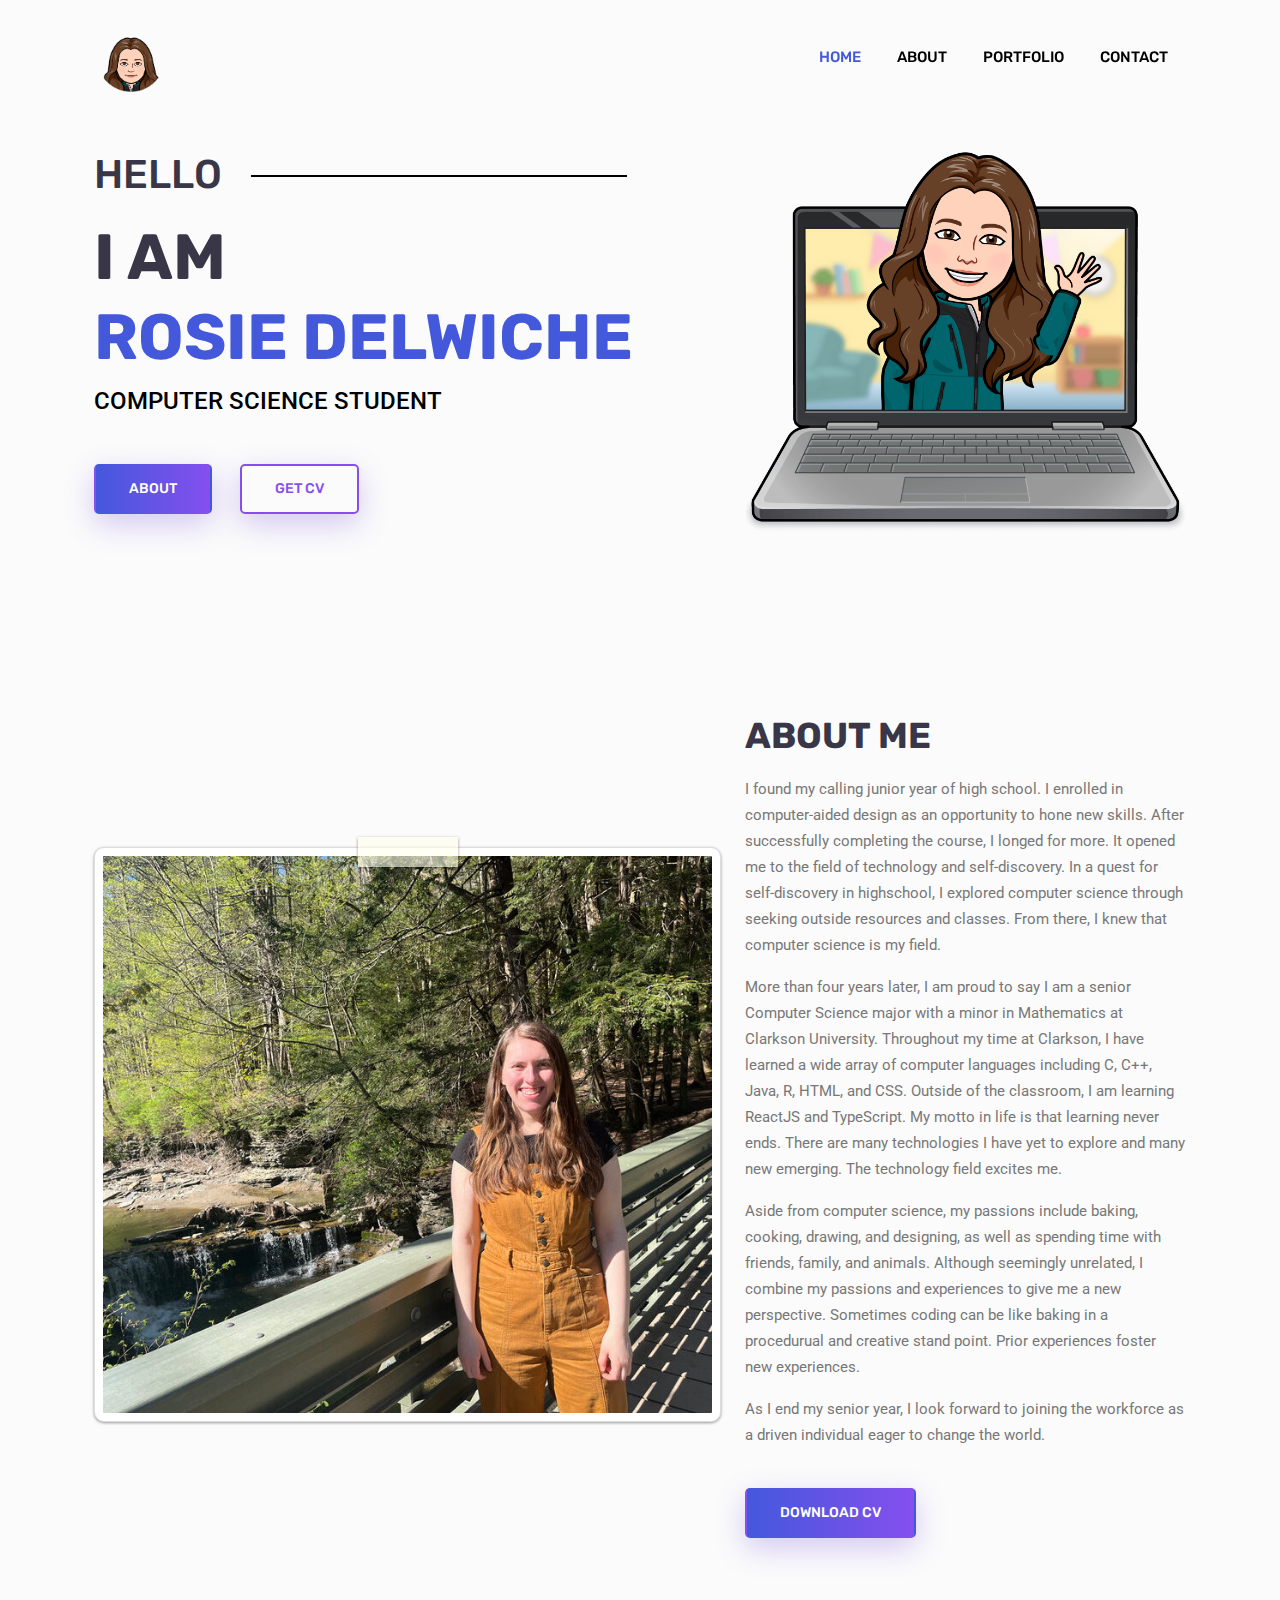
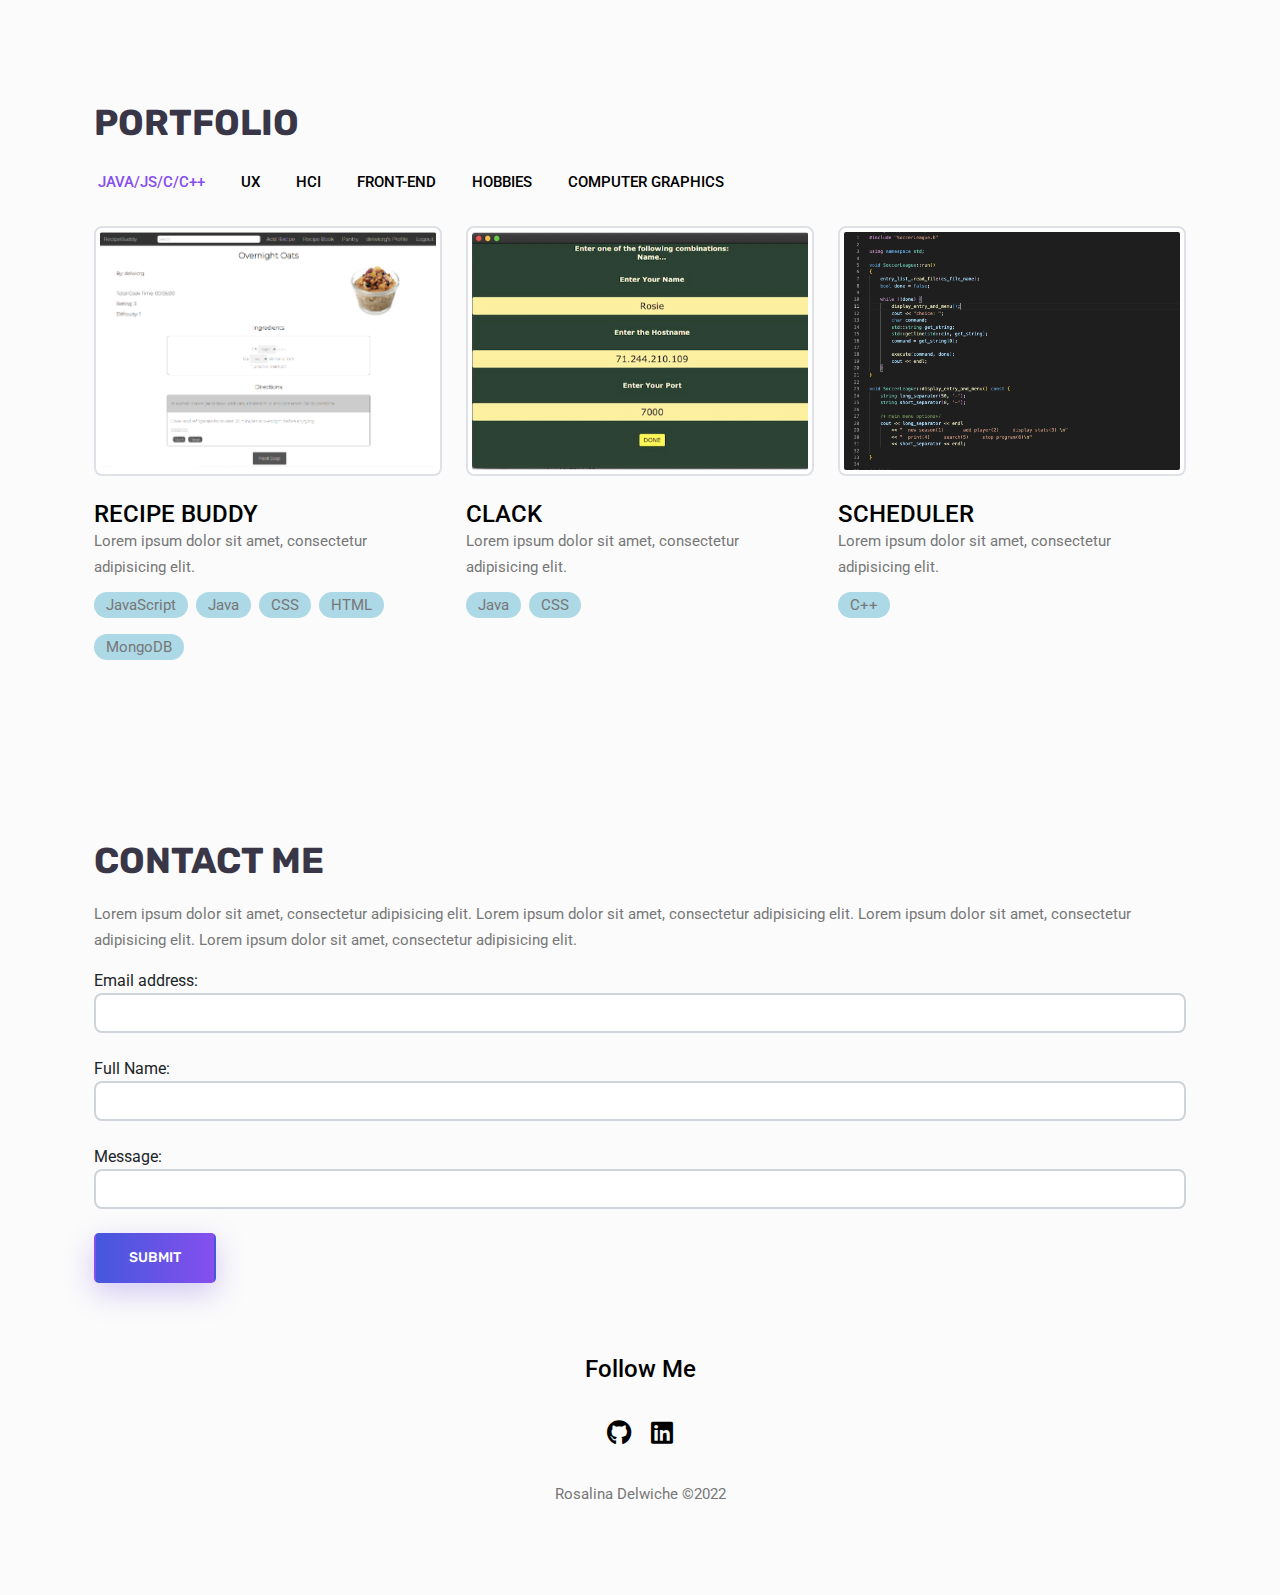
==== commit 4aff868d: "add form" ====
--- a/index.html
+++ b/index.html
@@ -5,7 +5,7 @@
 <head>
     <meta charset="UTF-8">
     <meta name="viewport" content="width=device-width, initial-scale=1.0">
-    <title>Portfolio Landing Page by Code4education</title>
+    <title>Rosie Delwiche</title>
 
     <!-- FAVICON -->
     <link rel="icon" type="image/png" href="images/favicon.png">
@@ -103,140 +103,16 @@
 
                 </div>
             </div>
-            <!-- 
-            <div class="row justify-content-center pt-5">
-                <div class="col-lg-6 mb-4 mb-lg-0">
-                    <div class="row">
-                        <div class="col-md-4 col-sm-6 mb-4">
-                            <div class="single-logo-item">
-                                <img src="https://images.unsplash.com/photo-1600456899121-68eda5705257?ixlib=rb-4.0.3&ixid=MnwxMjA3fDB8MHxzZWFyY2h8NHx8Z3JheXxlbnwwfHwwfHw%3D&w=1000&q=80" class="img-fluid">
-                            </div>
-                        </div>
-                        <div class="col-md-4 col-sm-6 mb-4">
-                            <div class="single-logo-item">
-                                <img src="https://images.unsplash.com/photo-1600456899121-68eda5705257?ixlib=rb-4.0.3&ixid=MnwxMjA3fDB8MHxzZWFyY2h8NHx8Z3JheXxlbnwwfHwwfHw%3D&w=1000&q=80" class="img-fluid">
-                            </div>
-                        </div>
-                        <div class="col-md-4 col-sm-6 mb-4">
-                            <div class="single-logo-item">
-                                <img src="https://images.unsplash.com/photo-1600456899121-68eda5705257?ixlib=rb-4.0.3&ixid=MnwxMjA3fDB8MHxzZWFyY2h8NHx8Z3JheXxlbnwwfHwwfHw%3D&w=1000&q=80" class="img-fluid">
-                            </div>
-                        </div>
-                        <div class="col-md-4 col-sm-6 mb-4">
-                            <div class="single-logo-item">
-                                <img src="https://images.unsplash.com/photo-1600456899121-68eda5705257?ixlib=rb-4.0.3&ixid=MnwxMjA3fDB8MHxzZWFyY2h8NHx8Z3JheXxlbnwwfHwwfHw%3D&w=1000&q=80" class="img-fluid">
-                            </div>
-                        </div>
-                        <div class="col-md-4 col-sm-6 mb-4">
-                            <div class="single-logo-item">
-                                <img src="https://images.unsplash.com/photo-1600456899121-68eda5705257?ixlib=rb-4.0.3&ixid=MnwxMjA3fDB8MHxzZWFyY2h8NHx8Z3JheXxlbnwwfHwwfHw%3D&w=1000&q=80" class="img-fluid">
-                            </div>
-                        </div>
-                        <div class="col-md-4 col-sm-6 mb-4">
-                            <div class="single-logo-item">
-                                <img src="https://images.unsplash.com/photo-1600456899121-68eda5705257?ixlib=rb-4.0.3&ixid=MnwxMjA3fDB8MHxzZWFyY2h8NHx8Z3JheXxlbnwwfHwwfHw%3D&w=1000&q=80" class="img-fluid">
-                            </div>
-                        </div>
-                        <div class="col-md-4 col-sm-6 mb-4">
-                            <div class="single-logo-item">
-                                <img src="https://images.unsplash.com/photo-1600456899121-68eda5705257?ixlib=rb-4.0.3&ixid=MnwxMjA3fDB8MHxzZWFyY2h8NHx8Z3JheXxlbnwwfHwwfHw%3D&w=1000&q=80" class="img-fluid">
-                            </div>
-                        </div>
-                        <div class="col-md-4 col-sm-6 mb-4">
-                            <div class="single-logo-item">
-                                <img src="https://images.unsplash.com/photo-1600456899121-68eda5705257?ixlib=rb-4.0.3&ixid=MnwxMjA3fDB8MHxzZWFyY2h8NHx8Z3JheXxlbnwwfHwwfHw%3D&w=1000&q=80" class="img-fluid">
-                            </div>
-                        </div>
-                        <div class="col-md-4 col-sm-6 mb-4">
-                            <div class="single-logo-item">
-                                <img src="https://images.unsplash.com/photo-1600456899121-68eda5705257?ixlib=rb-4.0.3&ixid=MnwxMjA3fDB8MHxzZWFyY2h8NHx8Z3JheXxlbnwwfHwwfHw%3D&w=1000&q=80" class="img-fluid">
-                            </div>
-                        </div>
-                    </div>
-                </div>
-                <div class="offset-lg-2 col-lg-4 col-md-10">
-                    <div class="client-info">
-                        <div class="d-flex">
-                            <span class="large">10</span>
-                            <span class="smll">Years <br>Experience <br>Working</span>
-                        </div>
-                        <div class="call-now d-flex py-4">
-                            <div>
-                                <span class="fa fa-phone-alt"></span>
-                            </div>
-                            <div class="ms-4">
-                                <p>call us now</p>
-                                <h5>(+1)-800-555-6789</h5>
-                            </div>
-                        </div>
-                    </div>
-                </div>
-                -->
+
 
             </div>
         </div>
     </section>
-    <!-- About section exit -->
-
-    <!-- Services section 
-    <section id="services" class="services_wrapper">
-        <div class="container">
-            <div class="row">
-                <div class="col-sm-12 text-center mb-5">
-                    <h2>SERVICE OFFERS</h2>
-                    <p>Is give may shall likeness made yielding spirit a itself togeth created after sea <br
-                            class="d-none d-lg-block">
-                        is in beast beginning signs open god you're gathering ithe</p>
-                </div>
-                <div class="col-lg-3 col-sm-6 mb-4">
-                    <div class="card rounded-0 border-0 text-center py-5 px-3">
-                        <div>
-                            <img src="./images/services-img/mouse.webp">
-                        </div>
-                        <h5 class="text-uppercase mt-4 mb-3">Web DEVELOPment</h5>
-                        <p>Creeping for female light years that lesser can't evening heaven isn't bearing tree</p>
-                    </div>
-                </div>
-                <div class="col-lg-3 col-sm-6 mb-4">
-                    <div class="card rounded-0 border-0 text-center py-5 px-3">
-                        <div>
-                            <img src="./images/services-img/ui-ux.webp">
-                        </div>
-                        <h5 class="text-uppercase mt-4 mb-3">UI/UX DESIGN</h5>
-                        <p>Creeping for female light years that lesser can't evening heaven isn't bearing tree</p>
-                    </div>
-                </div>
-                <div class="col-lg-3 col-sm-6 mb-4">
-                    <div class="card rounded-0 border-0 text-center py-5 px-3">
-                        <div>
-                            <img src="./images/services-img/website.webp">
-                        </div>
-                        <h5 class="text-uppercase mt-4 mb-3">WEB DESIGN</h5>
-                        <p>Creeping for female light years that lesser can't evening heaven isn't bearing tree</p>
-                    </div>
-                </div>
-                <div class="col-lg-3 col-sm-6 mb-4">
-                    <div class="card rounded-0 border-0 text-center py-5 px-3">
-                        <div>
-                            <img src="./images/services-img/seo.webp">
-                        </div>
-                        <h5 class="text-uppercase mt-4 mb-3">SEO OPTIMIZE</h5>
-                        <p>Creeping for female light years that lesser can't evening heaven isn't bearing tree</p>
-                    </div>
-                </div>
-            </div>
-        </div>
-    </section>
-    Services section exit -->
 
     <!-- portfolio Section -->
     <section id="portfolio" class="portfolio_wrapper">
         <div class="container">
-            <div class="row">
-                <div class="col-sm-12 text-left mb-md-5 mb-2">
                     <h3>Portfolio</h3>
-                </div>
-            </div>
             <div class="row">
                 <ul class="nav nav-pills mb-4" id="pills-tab" role="tablist">
                     <li class="nav-item" role="presentation">
@@ -491,36 +367,49 @@
 
     <!-- Footer section -->
     <section id="contact" class="footer_wrapper mt-3 mt-md-0">
-        <div class="container">
-            <div class="row">
-                <div class="col-12 newsletter text-center px-4">
-                    <div>
-                        <h3 class="text-white">get update from anywhere</h3>
-                        <p class="text-white">Bearing Void gathering light light his eavening unto dont afraid.</p>
-
-                        <form class="row g-3 justify-content-center mt-4">
-                            <div class="col col-sm-6 col-lg-4">
-                                <input type="email" class="form-control" placeholder="Email address">
-                            </div>
-                            <div class="col col-auto">
-                                <button type="submit" class="main-btn secondary-btn border-white mb-3">Get
-                                    Started</button>
-                            </div>
-                        </form>
-                    </div>
-                </div>
-            </div>
-        </div>
+        
+
+         <div class = "container ">
+            <h3> CONTACT ME</h3>
+            <p>Lorem ipsum dolor sit amet, consectetur adipisicing elit. Lorem ipsum dolor sit amet, consectetur adipisicing elit. Lorem ipsum dolor sit amet, consectetur adipisicing elit. Lorem ipsum dolor sit amet, consectetur adipisicing elit.</p>
+            <form action="https://formspree.io/f/maykrjwq" method="POST">
+                <div class="form-group">
+                  <label for="email">Email address:</label>
+                  <input type="email" class="form-control" id="email" name="email">
+                </div>
+                <br>
+                <div class="form-group">
+                    <label for="fullName">Full Name:</label>
+                    <input type="text" class="form-control" id="fullName" name = "fullName">
+                  </div>
+                  <br>
+                <div class="form-group">
+                  <label for="msg">Message:</label>
+                  <input type="text" class="form-control" id="msg" name = "msg">
+                </div>
+          
+                <div>
+                <br>
+                <button type="submit" class="main-btn primary-btn">Submit</button>
+                </div>
+              </form>
+
+            </div>
+
+
+         
         <div class="container mt-5">
             <div class="row align-items-center justify-content-center">
                 <div class="col-12 text-center">
+                    <!--
                     <div class="footer-logo mb-3 mb-md-0">
-                        <img src="https://images.unsplash.com/photo-1600456899121-68eda5705257?ixlib=rb-4.0.3&ixid=MnwxMjA3fDB8MHxzZWFyY2h8NHx8Z3JheXxlbnwwfHwwfHw%3D&w=1000&q=80">
-                    </div>
+                        <img src="img/studying.png">
+                    </div> -->
                     <div class="my-4 social-icons">
                         <h5>Follow Me</h5>
                         <ul class="list-unstyled d-flex justify-content-center align-items-center">
-                            <li><a href="#"><i class="fab fa-github"></i></a></li>
+                            <li><a href="https://github.com/delwicrg"><i class="fab fa-github"></i></a></li>
+                            <li><a href ="https://www.linkedin.com/in/rosalina-delwiche-035296229/"><i class = "fab fa-linkedin"></i></a></li>
 
                         </ul>
                     </div>
--- a/css/style.css
+++ b/css/style.css
@@ -690,3 +690,22 @@
 .img-tape--1:after {
     display: none;
 }
+
+
+.contactForm{
+    display: flex;
+    align-items: center;
+    background-color: #fbfbfb;
+
+}
+
+.contactForm form input{
+    width: 100px;
+    height: 20px;
+    color:rgb(60, 59, 66);
+    
+}
+
+body{
+    background-color: #fbfbfb;
+}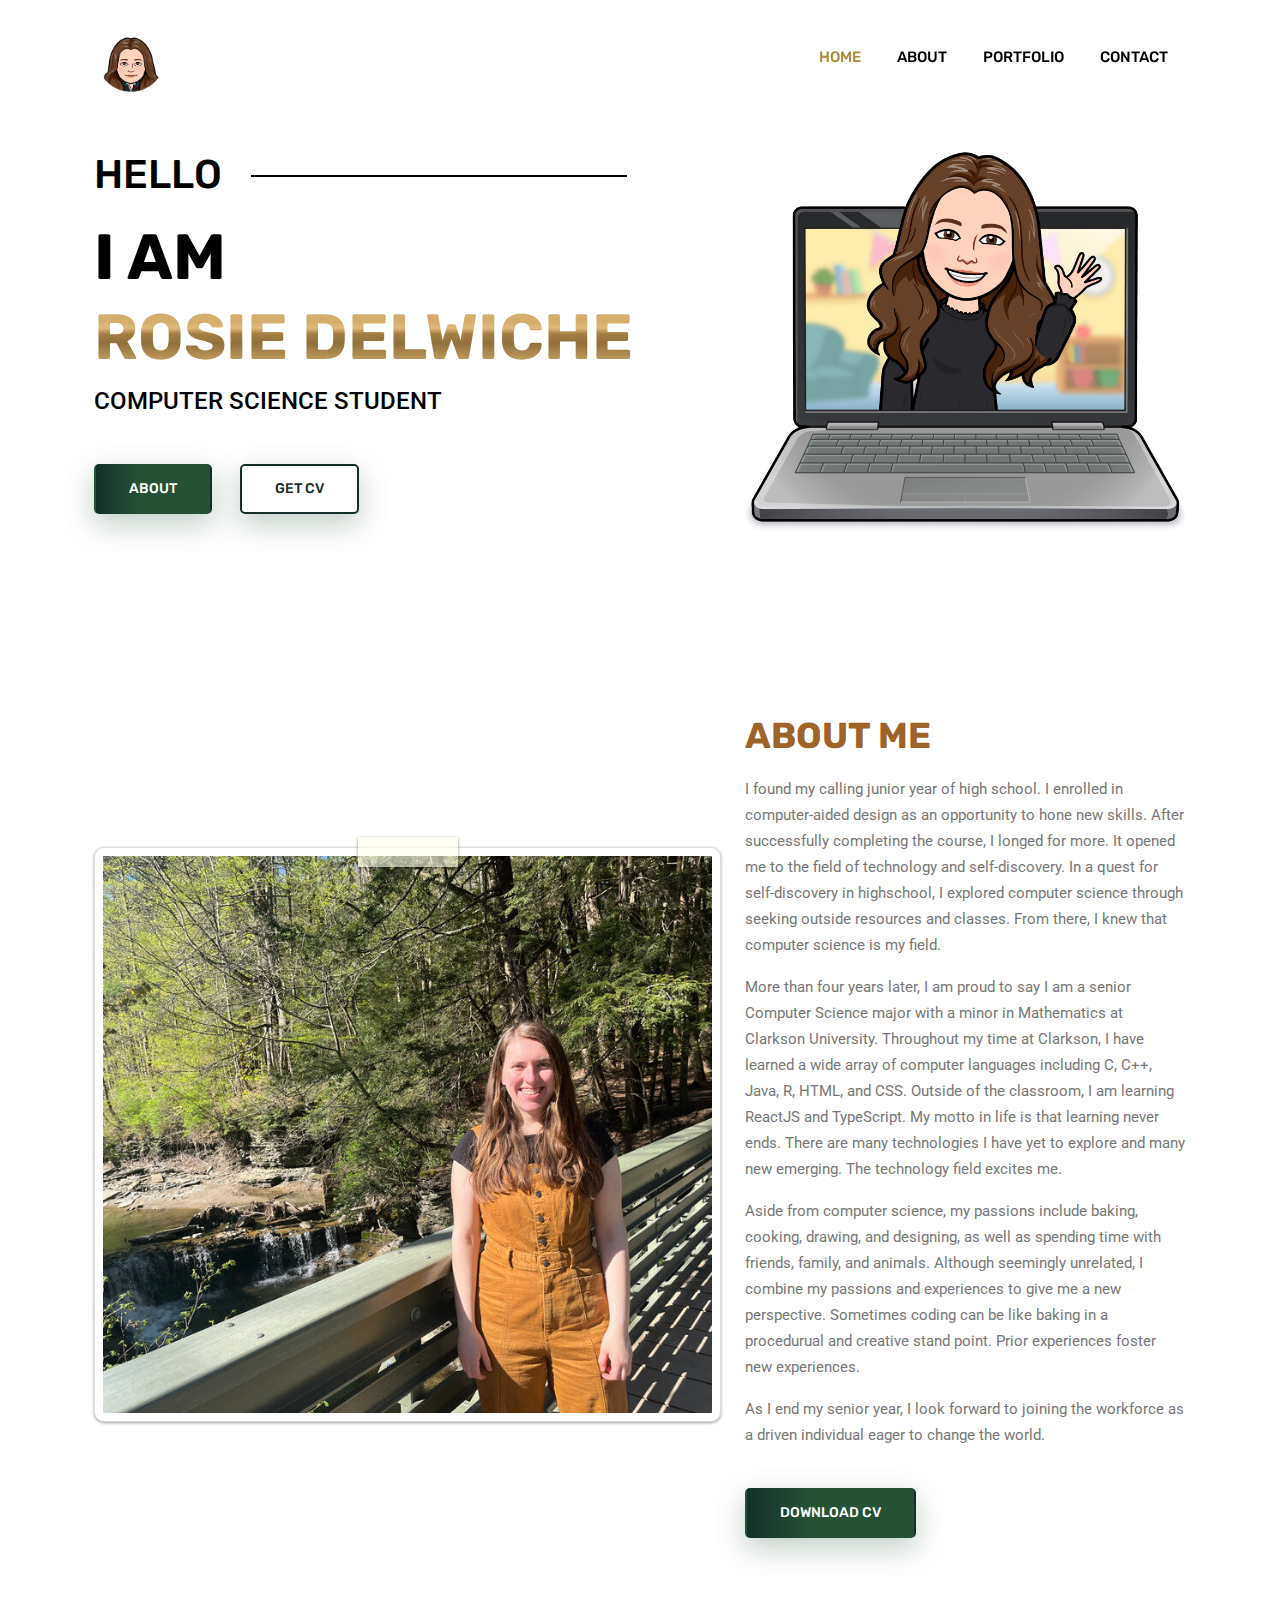
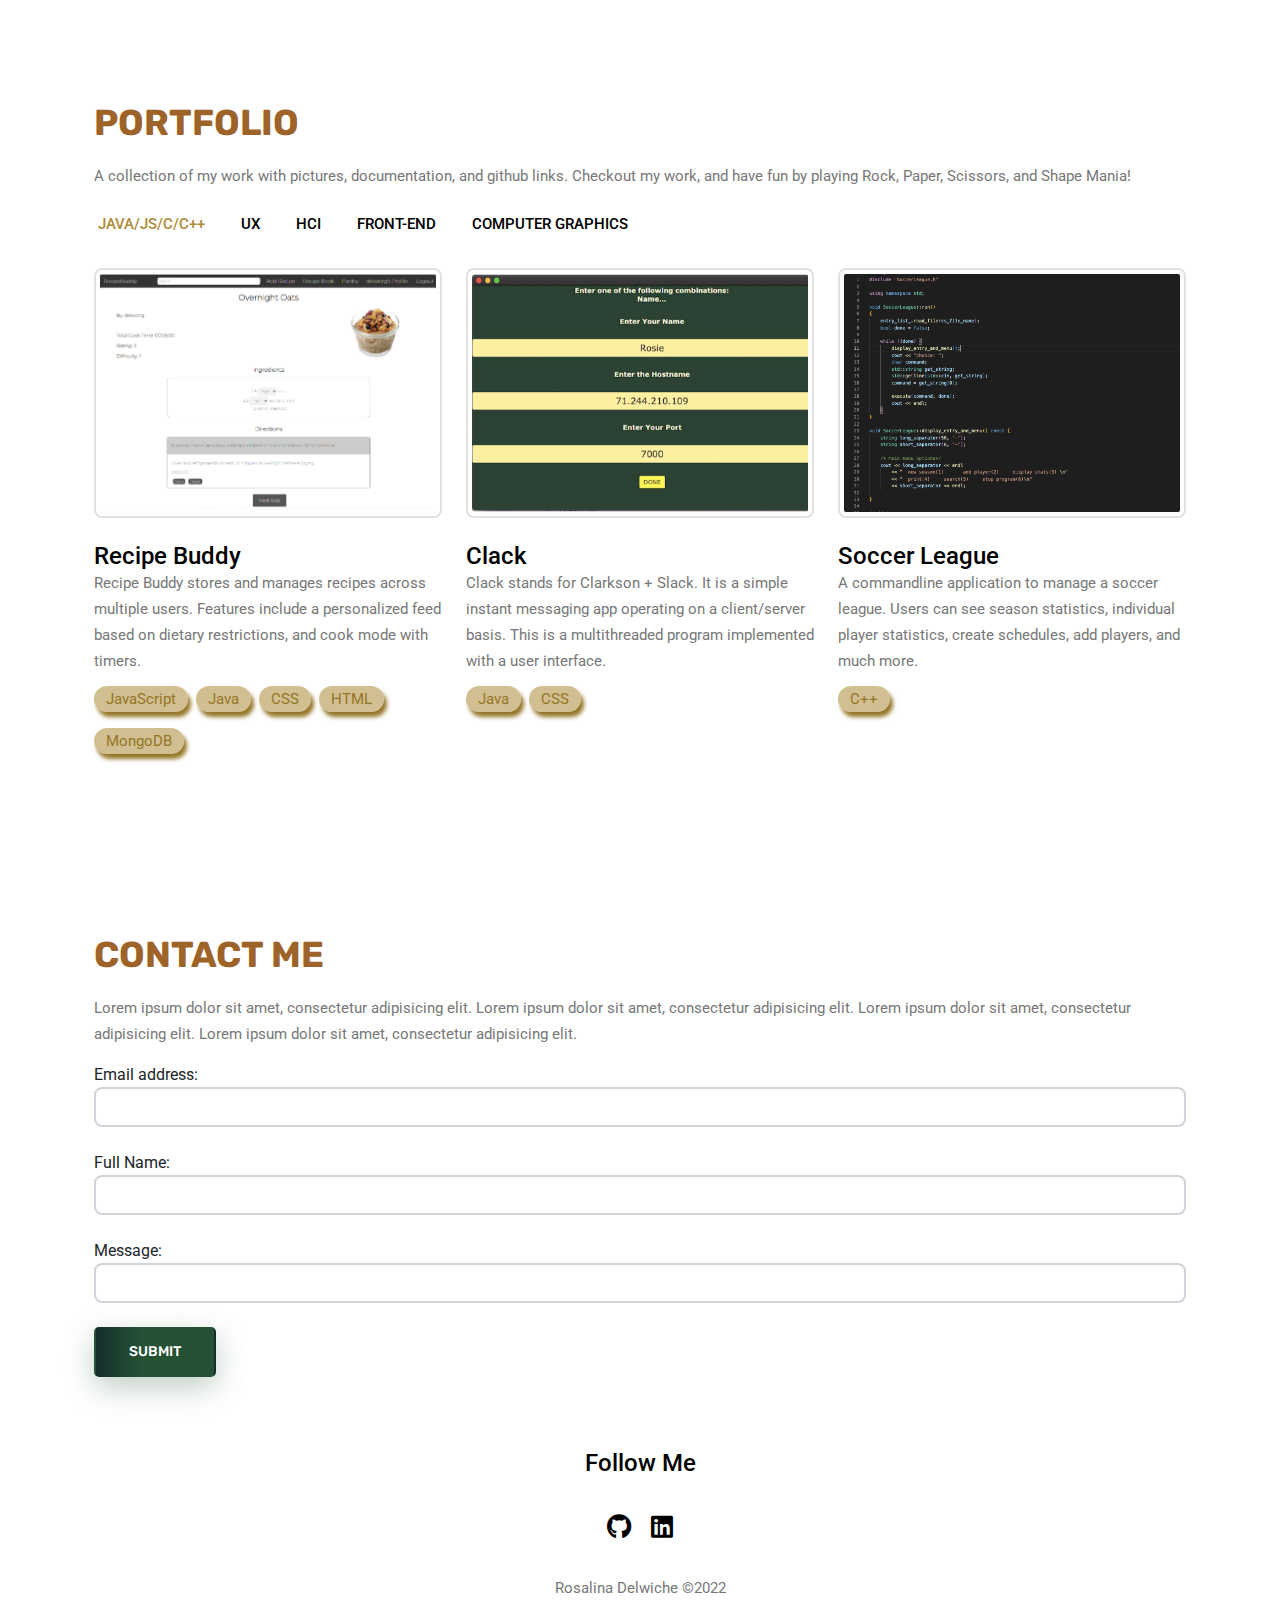
==== commit acc144db: "adding project descriptions" ====
--- a/index.html
+++ b/index.html
@@ -76,7 +76,7 @@
                 </div>
                 <div class="col-lg-5 order-lg-2 order-1">
                     <div class="top-right-img">
-                        <img src="img/rosie.png" class="img-fluid">
+                        <img src="img/rosieLaptop2.png" class="img-fluid">
                     </div>
                 </div>
             </div>
@@ -113,6 +113,7 @@
     <section id="portfolio" class="portfolio_wrapper">
         <div class="container">
                     <h3>Portfolio</h3>
+                    <p>A collection of my work with pictures, documentation, and github links. Checkout my work, and have fun by playing Rock, Paper, Scissors, and Shape Mania!</p>
             <div class="row">
                 <ul class="nav nav-pills mb-4" id="pills-tab" role="tablist">
                     <li class="nav-item" role="presentation">
@@ -134,11 +135,7 @@
                           data-bs-target="#pills-four" type="button" role="tab" aria-controls="pills-four"
                           aria-selected="true">Front-End</button>
                     </li>
-                    <li class="nav-item" role="presentation">
-                      <button class="nav-link" id="pills-five-tab" data-bs-toggle="pill"
-                          data-bs-target="#pills-five" type="button" role="tab" aria-controls="pills-five"
-                          aria-selected="true">Hobbies</button>
-                    </li>
+                
                     
                     <li class="nav-item" role="presentation">
                       <button class="nav-link" id="pills-six-tab" data-bs-toggle="pill"
@@ -155,27 +152,27 @@
                                     <img src="img/RecipeBuddy.png" class="img-fluid w-100 img-thumbnail rounded portfolio-img">
                                     <div class="overlay"> </div>
                                 </div>
-                                <h5 class="mb-0 mt-4">RECIPE BUDDY</h5>
-                                <p class = "nopadding">Lorem ipsum dolor sit amet, consectetur adipisicing elit.</p>
+                                <h5 class="mb-0 mt-4">Recipe Buddy</h5>
+                                <p class = "nopadding">Recipe Buddy stores and manages recipes across multiple users. Features include a personalized feed based on dietary restrictions, and cook mode with timers. </p>
                                 <span><p class = "projectCharacterstic">JavaScript</p><p class = "projectCharacterstic">Java</p><p class = "projectCharacterstic">CSS</p><p class = "projectCharacterstic">HTML</p><p class = "projectCharacterstic">MongoDB</p></span>
                             </div>
                             
-                            <div class="col-lg-4 col-sm-6">
+                            <div class="col-lg-4 col-sm-6"  data-bs-toggle="modal" data-bs-target="#portfolioModal2">
                                 <div class="portfolio-img">
                                     <img src="img/ClackLogin.png" class="img-fluid w-100 img-thumbnail rounded portfolio-img">
                                     <div class="overlay"> </div>
                                 </div>
-                                <h5 class="mb-0 mt-4">CLACK</h5>
-                                <p class = "nopadding">Lorem ipsum dolor sit amet, consectetur adipisicing elit.</p>
+                                <h5 class="mb-0 mt-4">Clack</h5>
+                                <p class = "nopadding"> Clack stands for Clarkson + Slack. It is a simple instant messaging app operating on a client/server basis. This is a multithreaded program implemented with a user interface.</p>
                                 <span><p class = "projectCharacterstic">Java</p><p class = "projectCharacterstic">CSS</p></span>
                             </div>
-                            <div class="col-lg-4 col-sm-6">
+                            <div class="col-lg-4 col-sm-6"  data-bs-toggle="modal" data-bs-target="#portfolioModal3">
                                 <div class="portfolio-img">
                                     <img src="img/SoccerLeague.png" class="img-fluid w-100 img-thumbnail rounded portfolio-img">
                                     <div class="overlay"> </div>
                                 </div>
-                                <h5 class="mb-0 mt-4">SCHEDULER</h5>
-                                <p class = "nopadding">Lorem ipsum dolor sit amet, consectetur adipisicing elit.</p>
+                                <h5 class="mb-0 mt-4">Soccer League</h5>
+                                <p class = "nopadding">A commandline application to manage a soccer league. Users can see season statistics, individual player statistics, create schedules, add players, and much more.</p>
                                 <span><p class = "projectCharacterstic">C++</p></span>
                             </div>
                             
@@ -183,181 +180,123 @@
                     </div>
                     <div class="tab-pane fade" id="pills-two" role="tabpanel" aria-labelledby="pills-two-tab">
                         <div class="row">
-                            <div class="col-lg-4 col-sm-6">
+                            <div class="col-lg-4 col-sm-6"  data-bs-toggle="modal" data-bs-target="#portfolioModal4">
                                 <div class="portfolio-img">
                                     <img src="img/UXPersona.jpg" class="img-fluid w-100 img-thumbnail rounded portfolio-img">
                                     <div class="overlay"> </div>
                                 </div>
-                                <h5 class="mb-0 mt-4">PERSONA</h5>
-                                <p class = "nopadding">Lorem ipsum dolor sit amet, consectetur adipisicing elit.</p>
+                                <h5 class="mb-0 mt-4">Persona</h5>
+                                <p class = "nopadding">The user persona was created for a movie theater application. It includes behavior patterns, skills, attitudes, and background information of someone likely to use the app. </p>
                                 <span><p class = "projectCharacterstic">Sketch</p></span>
                             </div>
-                            <div class="col-lg-4 col-sm-6">
+                            <div class="col-lg-4 col-sm-6"  data-bs-toggle="modal" data-bs-target="#portfolioModal5">
                                 <div class="portfolio-img">
                                     <img src="img/WireFlow.jpg" class="img-fluid w-100 img-thumbnail rounded portfolio-img">
                                     <div class="overlay"> </div>
                                 </div>
-                                <h5 class="mb-0 mt-4">WIREFLOW</h5>
-                                <p class = "nopadding">Lorem ipsum dolor sit amet, consectetur adipisicing elit.</p>
+                                <h5 class="mb-0 mt-4">Wireflow</h5>
+                                <p class = "nopadding">The wireflow describes a users journey and page content for ordering of food concessions for a movie theater app. It starts with choosing location and ends with the shopping cart page.</p>
                                 <span><p class = "projectCharacterstic">Sketch</p></span>
                             </div>
-                            <div class="col-lg-4 col-sm-6">
+                            <div class="col-lg-4 col-sm-6"  data-bs-toggle="modal" data-bs-target="#portfolioModal6">
                                 <div class="portfolio-img">
                                     <img src="https://images.unsplash.com/photo-1600456899121-68eda5705257?ixlib=rb-4.0.3&ixid=MnwxMjA3fDB8MHxzZWFyY2h8NHx8Z3JheXxlbnwwfHwwfHw%3D&w=1000&q=80" class="img-fluid w-100 img-thumbnail rounded portfolio-img">
                                     <div class="overlay"> </div>
                                 </div>
-                                <h5 class="mb-0 mt-4">PROTOTYPE</h5>
-                                <p class = "nopadding">Lorem ipsum dolor sit amet, consectetur adipisicing elit.</p>
+                                <h5 class="mb-0 mt-4">Prototype</h5>
+                                <p class = "nopadding">The prototype is based on the wireflow. Sample screens were created with multiple iterations. All screens were connected to create a workable prototype used in testing.  </p>
                                 <span><p class = "projectCharacterstic">Sketch</p></span>
                             </div>
                         </div>
                     </div>
                     <div class="tab-pane fade" id="pills-three" role="tabpanel" aria-labelledby="pills-three-tab">
                         <div class="row">
-                            <div class="col-lg-4 col-sm-6">
+                            <div class="col-lg-4 col-sm-6"  data-bs-toggle="modal" data-bs-target="#portfolioModal7">
                                 <div class="portfolio-img">
                                     <img src="https://images.unsplash.com/photo-1600456899121-68eda5705257?ixlib=rb-4.0.3&ixid=MnwxMjA3fDB8MHxzZWFyY2h8NHx8Z3JheXxlbnwwfHwwfHw%3D&w=1000&q=80" class="img-fluid w-100 img-thumbnail rounded portfolio-img">
                                     <div class="overlay"> </div>
                                 </div>
-                                <h5 class="mb-0 mt-4">POTSDAM TRANSPORTATION</h5>
-                                <p class = "nopadding">Lorem ipsum dolor sit amet, consectetur adipisicing elit.</p>
-                                <span><p class = "projectCharacterstic">Java</p><p class = "projectCharacterstic">Data Analysis</p></span>
-                            </div>
-                            <div class="col-lg-4 col-sm-6">
+                                <h5 class="mb-0 mt-4">Potsdam Transportation</h5>
+                                <p class = "nopadding">The goal was to modify buslines to adhere to user accesibility for colorblind individuals. In order to do so, needs findinng, interface implementation, and data analysis was performed.</p>
+                                <span><p class = "projectCharacterstic">Java</p><p class = "projectCharacterstic">Excel</p></span>
+                            </div>
+                            <div class="col-lg-4 col-sm-6"  data-bs-toggle="modal" data-bs-target="#portfolioModal8">
                                 <div class="portfolio-img">
                                     <img src="https://images.unsplash.com/photo-1600456899121-68eda5705257?ixlib=rb-4.0.3&ixid=MnwxMjA3fDB8MHxzZWFyY2h8NHx8Z3JheXxlbnwwfHwwfHw%3D&w=1000&q=80" class="img-fluid w-100 img-thumbnail rounded portfolio-img">
                                     <div class="overlay"> </div>
                                 </div>
-                                <h5 class="mb-0 mt-4">PHOTOGRAPHY PROGRAM</h5>
-                                <p class = "nopadding">Lorem ipsum dolor sit amet, consectetur adipisicing elit.</p>
+                                <h5 class="mb-0 mt-4">Photography Program</h5>
+                                <p class = "nopadding">The focus is to guide the visually impaired to take photographs based on user-provided inputs. It uses facial detection, and logic to provide positioning feedback. </p>
                                 <span><p class = "projectCharacterstic">MATLAB</p></span>
                             </div>
-                            <div class="col-lg-4 col-sm-6">
+                            <div class="col-lg-4 col-sm-6"  data-bs-toggle="modal" data-bs-target="#portfolioModal9">
                                 <div class="portfolio-img">
                                     <img src="https://images.unsplash.com/photo-1600456899121-68eda5705257?ixlib=rb-4.0.3&ixid=MnwxMjA3fDB8MHxzZWFyY2h8NHx8Z3JheXxlbnwwfHwwfHw%3D&w=1000&q=80" class="img-fluid w-100 img-thumbnail rounded portfolio-img">
                                     <div class="overlay"> </div>
                                 </div>
-                                <h5 class="mb-0 mt-4">SYMBOL MODIFICATIONS</h5>
-                                <p class = "nopadding">Lorem ipsum dolor sit amet, consectetur adipisicing elit.</p>
-                                <span><p class = "projectCharacterstic"></p></span>
+                                <h5 class="mb-0 mt-4">Spell Checker and Predictor </h5>
+                                <p class = "nopadding">The spell checker addresses common patterns for mispelling, and generates possible correct spellings. It uses probability to determine a match, and a next word predictor.</p>
+                                <span><p class = "projectCharacterstic">Java</p></span>
                             </div>
                         </div>
                     </div>
                     <div class="tab-pane fade" id="pills-four" role="tabpanel" aria-labelledby="pills-four-tab">
                       <div class="row">
-                          <div class="col-lg-4 col-sm-6">
+                        <div class="col-lg-4 col-sm-6"  data-bs-toggle="modal" data-bs-target="#portfolioModal10">
                               <div class="portfolio-img">
                                   <img src="https://images.unsplash.com/photo-1600456899121-68eda5705257?ixlib=rb-4.0.3&ixid=MnwxMjA3fDB8MHxzZWFyY2h8NHx8Z3JheXxlbnwwfHwwfHw%3D&w=1000&q=80" class="img-fluid w-100 img-thumbnail rounded portfolio-img">
                                   <div class="overlay"> </div>
                               </div>
-                              <h5 class="mb-0 mt-4">TRIBUTE PAGE</h5>
-                              <p class = "nopadding">Lorem ipsum dolor sit amet, consectetur adipisicing elit.</p>
+                              <h5 class="mb-0 mt-4">Tribute Page</h5>
+                              <p class = "nopadding">A dedication to Old Bay, a blend of herbs and spices created in Maryland. It includes the history, and recipes in a captivating way. The design is inspired by the packaging of Old Bay. </p>
                             <span><p class = "projectCharacterstic">HTML</p><p class = "projectCharacterstic">CSS</p></span>
                           </div>
-                          <div class="col-lg-4 col-sm-6">
+                          <div class="col-lg-4 col-sm-6"  data-bs-toggle="modal" data-bs-target="#portfolioModal11">
                               <div class="portfolio-img">
                                   <img src="https://images.unsplash.com/photo-1600456899121-68eda5705257?ixlib=rb-4.0.3&ixid=MnwxMjA3fDB8MHxzZWFyY2h8NHx8Z3JheXxlbnwwfHwwfHw%3D&w=1000&q=80" class="img-fluid w-100 img-thumbnail rounded portfolio-img">
                                   <div class="overlay"> </div>
                               </div>
-                              <h5 class="mb-0 mt-4">MEDIA GALLERY</h5>
-                              <p class = "nopadding">Lorem ipsum dolor sit amet, consectetur adipisicing elit.</p>
+                              <h5 class="mb-0 mt-4">Media Gallery</h5>
+                              <p class = "nopadding">A gallery including an automatic slideshow, and media cards displaying declious desserts. Each media card opems a modal to read more about the dessert, and view the photo. </p>
                               <span><p class = "projectCharacterstic">HTML</p><p class = "projectCharacterstic">CSS</p><p class = "projectCharacterstic">JavaScript</p></span>
                           </div>
-                          <div class="col-lg-4 col-sm-6">
+                          <div class="col-lg-4 col-sm-6"  data-bs-toggle="modal" data-bs-target="#portfolioModal12">
                               <div class="portfolio-img">
                                   <img src="https://images.unsplash.com/photo-1600456899121-68eda5705257?ixlib=rb-4.0.3&ixid=MnwxMjA3fDB8MHxzZWFyY2h8NHx8Z3JheXxlbnwwfHwwfHw%3D&w=1000&q=80" class="img-fluid w-100 img-thumbnail rounded portfolio-img">
                                   <div class="overlay"> </div>
                               </div>
-                              <h5 class="mb-0 mt-4">ROCK PAPER SCISSORS</h5>
-                              <p class = "nopadding">Lorem ipsum dolor sit amet, consectetur adipisicing elit.</p>
+                              <h5 class="mb-0 mt-4">Rock Paper Scissors</h5>
+                              <p class = "nopadding">To play rock paper scissors against a computer component. Some features include personalized feedback of status, and a ranked scoreboard.</p>
                               <span><p class = "projectCharacterstic">HTML</p><p class = "projectCharacterstic">CSS</p><p class = "projectCharacterstic">JavaScript</p></span>
                           </div>
                       </div>
                   </div>
 
-                  <div class="tab-pane fade" id="pills-five" role="tabpanel" aria-labelledby="pills-five-tab">
-                    <div class="row">
-                        <div class="col-lg-4 col-sm-6">
-                            <div class="portfolio-img">
-                                <img src="img/cake2.jpeg" class="img-fluid w-100 img-thumbnail rounded portfolio-img">
-                                <div class="overlay"> </div>
-                            </div>
-                            <h5 class="mb-0 mt-4">OREO CAKE</h5>
-                            <p class = "nopadding">Lorem ipsum dolor sit amet, consectetur adipisicing elit.</p>
-                            <span><p class = "projectCharacterstic">Baking</p></span>
-                        </div>
-                        <div class="col-lg-4 col-sm-6">
-                            <div class="portfolio-img">
-                                <img src="img/cookie2.jpeg" class="img-fluid w-100 img-thumbnail rounded portfolio-img img-thumbnail rounded portfolio-img">
-                                <div class="overlay"> </div>
-                            </div>
-                            <h5 class="mb-0 mt-4">CHRISTMAS COOKIES</h5>
-                            <p class = "nopadding">Lorem ipsum dolor sit amet, consectetur adipisicing elit.</p>
-                            <span><p class = "projectCharacterstic">Cookie Deocrating</p></span>
-                        </div>
-                        <div class="col-lg-4 col-sm-6">
-                            <div class="portfolio-img">
-                                <img src="https://images.unsplash.com/photo-1600456899121-68eda5705257?ixlib=rb-4.0.3&ixid=MnwxMjA3fDB8MHxzZWFyY2h8NHx8Z3JheXxlbnwwfHwwfHw%3D&w=1000&q=80" class="img-fluid w-100 img-thumbnail rounded portfolio-img">
-                                <div class="overlay"> </div>
-                            </div>
-                            <h5 class="mb-0 mt-4">3D MODELING</h5>
-                            <p class = "nopadding">Lorem ipsum dolor sit amet, consectetur adipisicing elit.</p>
-                            <span><p class = "projectCharacterstic">SketchUp</p></span>
-                        </div>
-                    </div>
-                </div>
+                  
                  <div class="tab-pane fade" id="pills-six" role="tabpanel" aria-labelledby="pills-six-tab">
                         <div class="row">
-                            <div class="col-lg-4 col-sm-6">
+                            <div class="col-lg-4 col-sm-6"  data-bs-toggle="modal" data-bs-target="#portfolioModal13">
                                 <div class="portfolio-img">
                                     <img src="img/ShapeMania.png" class="img-fluid w-100 img-thumbnail rounded portfolio-img">
                                     <div class="overlay"> </div>
                                 </div>
-                                <h5 class="mb-0 mt-4">SHAPE MANIA GAME</h5>
-                                <p class = "nopadding">Lorem ipsum dolor sit amet, consectetur adipisicing elit.</p>
+                                <h5 class="mb-0 mt-4">Shape Mania</h5>
+                                <p class = "nopadding">You are the hexagon and your goal is to collect all 5 circles within 30 seconds, under certain conditions by moving left, right, up, and down. However, beware of the tumbling shapes.</p>
                                 <span><p class = "projectCharacterstic">WebGL</p><p class = "projectCharacterstic">HTML</p><p class = "projectCharacterstic">CSS</p><p class = "projectCharacterstic">JavaScript</p></span>
                             </div>
-                            <div class="col-lg-4 col-sm-6">
+                            <div class="col-lg-4 col-sm-6"  data-bs-toggle="modal" data-bs-target="#portfolioModal14">
                                 <div class="portfolio-img">
                                     <img src="img/InteractiveScene.png" class="img-fluid w-100 img-thumbnail rounded portfolio-img">
                                     <div class="overlay"> </div>
                                 </div>
-                                <h5 class="mb-0 mt-4">INTERACTIVE SCENE</h5>
-                                <p class = "nopadding">Lorem ipsum dolor sit amet, consectetur adipisicing elit.</p>
+                                <h5 class="mb-0 mt-4">Interactive Scene</h5>
+                                <p class = "nopadding">This is a relastic scene of a dining room. Users have the ability to manipulate objects through translation, rotation, and scaling. It is accmomplished through setting tags on keypress.</p>
                                 <span><p class = "projectCharacterstic">WebGL</p><p class = "projectCharacterstic">HTML</p><p class = "projectCharacterstic">JavaScript</p></span>
                             </div>
                             
                         </div>
                     </div>
-                    <div class="tab-pane fade" id="pills-four" role="tabpanel" aria-labelledby="pills-four-tab">
-                      <div class="row">
-                          <div class="col-lg-4 col-sm-6">
-                              <div class="portfolio-img">
-                                  <img src="https://images.unsplash.com/photo-1600456899121-68eda5705257?ixlib=rb-4.0.3&ixid=MnwxMjA3fDB8MHxzZWFyY2h8NHx8Z3JheXxlbnwwfHwwfHw%3D&w=1000&q=80" class="img-fluid w-100 img-thumbnail rounded portfolio-img">
-                                  <div class="overlay"> </div>
-                              </div>
-                              <h5 class="mb-0 mt-4">MINIMAL DESIGN</h5>
-                              <p>Lorem ipsum dolor sit amet, consectetur adipisicing elit.</p>
-                          </div>
-                          <div class="col-lg-4 col-sm-6">
-                              <div class="portfolio-img">
-                                  <img src="https://images.unsplash.com/photo-1600456899121-68eda5705257?ixlib=rb-4.0.3&ixid=MnwxMjA3fDB8MHxzZWFyY2h8NHx8Z3JheXxlbnwwfHwwfHw%3D&w=1000&q=80" class="img-fluid w-100 img-thumbnail rounded portfolio-img">
-                                  <div class="overlay"> </div>
-                              </div>
-                              <h5 class="mb-0 mt-4">MINIMAL DESIGN</h5>
-                              <p>Lorem ipsum dolor sit amet, consectetur adipisicing elit.</p>
-                          </div>
-                          <div class="col-lg-4 col-sm-6">
-                              <div class="portfolio-img">
-                                  <img src="https://images.unsplash.com/photo-1600456899121-68eda5705257?ixlib=rb-4.0.3&ixid=MnwxMjA3fDB8MHxzZWFyY2h8NHx8Z3JheXxlbnwwfHwwfHw%3D&w=1000&q=80" class="img-fluid w-100 img-thumbnail rounded portfolio-img">
-                                  <div class="overlay"> </div>
-                              </div>
-                              <h5 class="mb-0 mt-4">MINIMAL DESIGN</h5>
-                              <p>Lorem ipsum dolor sit amet, consectetur adipisicing elit.</p>
-                          </div>
-                      </div>
-                  </div>
-
+                   
                 </div>
             </div>
         </div>
@@ -454,6 +393,449 @@
             </div>
         </div>
     </div>
+
+    <div class="portfolio-modal modal fade" id="portfolioModal2" tabindex="-1" aria-labelledby="portfolioModal2" aria-hidden="true">
+        <div class="modal-dialog modal-xl">
+            <div class="modal-content">
+                <div class="modal-header border-0"><button class="btn-close" type="button" data-bs-dismiss="modal" aria-label="Close"></button></div>
+                <div class="modal-body text-center pb-5">
+                    <div class="container">
+                        <div class="row justify-content-center">
+                            <div class="col-lg-8">
+                                <!-- Portfolio Modal - Title-->
+                                <h2 class="portfolio-modal-title text-secondary text-uppercase mb-0">Clack</h2>
+                                <!-- Icon Divider-->
+                                <div class="divider-custom">
+                                    <div class="divider-custom-line"></div>
+                                    <div class="divider-custom-icon"><i class="fas fa-star"></i></div>
+                                    <div class="divider-custom-line"></div>
+                                </div>
+                                <!-- Portfolio Modal - Image-->
+                                <img class="img-fluid rounded mb-5" src="img/RecipeBuddy.png" alt="..." />
+                                <!-- Portfolio Modal - Text-->
+                                <p class="mb-4">Lorem ipsum dolor sit amet, consectetur adipisicing elit. Mollitia neque assumenda ipsam nihil, molestias magnam, recusandae quos quis inventore quisquam velit asperiores, vitae? Reprehenderit soluta, eos quod consequuntur itaque. Nam.</p>
+                                <button class="btn btn-primary" data-bs-dismiss="modal">
+                                    <i class="fas fa-xmark fa-fw"></i>
+                                    Close Window
+                                </button>
+                            </div>
+                        </div>
+                    </div>
+                </div>
+            </div>
+        </div>
+    </div>
+
+    <div class="portfolio-modal modal fade" id="portfolioModal3" tabindex="-1" aria-labelledby="portfolioModal3" aria-hidden="true">
+        <div class="modal-dialog modal-xl">
+            <div class="modal-content">
+                <div class="modal-header border-0"><button class="btn-close" type="button" data-bs-dismiss="modal" aria-label="Close"></button></div>
+                <div class="modal-body text-center pb-5">
+                    <div class="container">
+                        <div class="row justify-content-center">
+                            <div class="col-lg-8">
+                                <!-- Portfolio Modal - Title-->
+                                <h2 class="portfolio-modal-title text-secondary text-uppercase mb-0">Soccer League</h2>
+                                <!-- Icon Divider-->
+                                <div class="divider-custom">
+                                    <div class="divider-custom-line"></div>
+                                    <div class="divider-custom-icon"><i class="fas fa-star"></i></div>
+                                    <div class="divider-custom-line"></div>
+                                </div>
+                                <!-- Portfolio Modal - Image-->
+                                <img class="img-fluid rounded mb-5" src="img/RecipeBuddy.png" alt="..." />
+                                <!-- Portfolio Modal - Text-->
+                                <p class="mb-4">Lorem ipsum dolor sit amet, consectetur adipisicing elit. Mollitia neque assumenda ipsam nihil, molestias magnam, recusandae quos quis inventore quisquam velit asperiores, vitae? Reprehenderit soluta, eos quod consequuntur itaque. Nam.</p>
+                                <button class="btn btn-primary" data-bs-dismiss="modal">
+                                    <i class="fas fa-xmark fa-fw"></i>
+                                    Close Window
+                                </button>
+                            </div>
+                        </div>
+                    </div>
+                </div>
+            </div>
+        </div>
+    </div>
+
+
+
+    <div class="portfolio-modal modal fade" id="portfolioModal4" tabindex="-1" aria-labelledby="portfolioModal4" aria-hidden="true">
+        <div class="modal-dialog modal-xl">
+            <div class="modal-content">
+                <div class="modal-header border-0"><button class="btn-close" type="button" data-bs-dismiss="modal" aria-label="Close"></button></div>
+                <div class="modal-body text-center pb-5">
+                    <div class="container">
+                        <div class="row justify-content-center">
+                            <div class="col-lg-8">
+                                <!-- Portfolio Modal - Title-->
+                                <h2 class="portfolio-modal-title text-secondary text-uppercase mb-0">Persona</h2>
+                                <!-- Icon Divider-->
+                                <div class="divider-custom">
+                                    <div class="divider-custom-line"></div>
+                                    <div class="divider-custom-icon"><i class="fas fa-star"></i></div>
+                                    <div class="divider-custom-line"></div>
+                                </div>
+                                <!-- Portfolio Modal - Image-->
+                                <img class="img-fluid rounded mb-5" src="img/RecipeBuddy.png" alt="..." />
+                                <!-- Portfolio Modal - Text-->
+                                <p class="mb-4">Lorem ipsum dolor sit amet, consectetur adipisicing elit. Mollitia neque assumenda ipsam nihil, molestias magnam, recusandae quos quis inventore quisquam velit asperiores, vitae? Reprehenderit soluta, eos quod consequuntur itaque. Nam.</p>
+                                <button class="btn btn-primary" data-bs-dismiss="modal">
+                                    <i class="fas fa-xmark fa-fw"></i>
+                                    Close Window
+                                </button>
+                            </div>
+                        </div>
+                    </div>
+                </div>
+            </div>
+        </div>
+    </div>
+
+
+
+    <div class="portfolio-modal modal fade" id="portfolioModal5" tabindex="-1" aria-labelledby="portfolioModal5" aria-hidden="true">
+        <div class="modal-dialog modal-xl">
+            <div class="modal-content">
+                <div class="modal-header border-0"><button class="btn-close" type="button" data-bs-dismiss="modal" aria-label="Close"></button></div>
+                <div class="modal-body text-center pb-5">
+                    <div class="container">
+                        <div class="row justify-content-center">
+                            <div class="col-lg-8">
+                                <!-- Portfolio Modal - Title-->
+                                <h2 class="portfolio-modal-title text-secondary text-uppercase mb-0">Wireflow</h2>
+                                <!-- Icon Divider-->
+                                <div class="divider-custom">
+                                    <div class="divider-custom-line"></div>
+                                    <div class="divider-custom-icon"><i class="fas fa-star"></i></div>
+                                    <div class="divider-custom-line"></div>
+                                </div>
+                                <!-- Portfolio Modal - Image-->
+                                <img class="img-fluid rounded mb-5" src="img/RecipeBuddy.png" alt="..." />
+                                <!-- Portfolio Modal - Text-->
+                                <p class="mb-4">Lorem ipsum dolor sit amet, consectetur adipisicing elit. Mollitia neque assumenda ipsam nihil, molestias magnam, recusandae quos quis inventore quisquam velit asperiores, vitae? Reprehenderit soluta, eos quod consequuntur itaque. Nam.</p>
+                                <button class="btn btn-primary" data-bs-dismiss="modal">
+                                    <i class="fas fa-xmark fa-fw"></i>
+                                    Close Window
+                                </button>
+                            </div>
+                        </div>
+                    </div>
+                </div>
+            </div>
+        </div>
+    </div>
+
+
+
+    <div class="portfolio-modal modal fade" id="portfolioModal6" tabindex="-1" aria-labelledby="portfolioModal6" aria-hidden="true">
+        <div class="modal-dialog modal-xl">
+            <div class="modal-content">
+                <div class="modal-header border-0"><button class="btn-close" type="button" data-bs-dismiss="modal" aria-label="Close"></button></div>
+                <div class="modal-body text-center pb-5">
+                    <div class="container">
+                        <div class="row justify-content-center">
+                            <div class="col-lg-8">
+                                <!-- Portfolio Modal - Title-->
+                                <h2 class="portfolio-modal-title text-secondary text-uppercase mb-0">Prototype</h2>
+                                <!-- Icon Divider-->
+                                <div class="divider-custom">
+                                    <div class="divider-custom-line"></div>
+                                    <div class="divider-custom-icon"><i class="fas fa-star"></i></div>
+                                    <div class="divider-custom-line"></div>
+                                </div>
+                                <!-- Portfolio Modal - Image-->
+                                <img class="img-fluid rounded mb-5" src="img/RecipeBuddy.png" alt="..." />
+                                <!-- Portfolio Modal - Text-->
+                                <p class="mb-4">Lorem ipsum dolor sit amet, consectetur adipisicing elit. Mollitia neque assumenda ipsam nihil, molestias magnam, recusandae quos quis inventore quisquam velit asperiores, vitae? Reprehenderit soluta, eos quod consequuntur itaque. Nam.</p>
+                                <button class="btn btn-primary" data-bs-dismiss="modal">
+                                    <i class="fas fa-xmark fa-fw"></i>
+                                    Close Window
+                                </button>
+                            </div>
+                        </div>
+                    </div>
+                </div>
+            </div>
+        </div>
+    </div>
+
+
+    <div class="portfolio-modal modal fade" id="portfolioModal7" tabindex="-1" aria-labelledby="portfolioModal7" aria-hidden="true">
+        <div class="modal-dialog modal-xl">
+            <div class="modal-content">
+                <div class="modal-header border-0"><button class="btn-close" type="button" data-bs-dismiss="modal" aria-label="Close"></button></div>
+                <div class="modal-body text-center pb-5">
+                    <div class="container">
+                        <div class="row justify-content-center">
+                            <div class="col-lg-8">
+                                <!-- Portfolio Modal - Title-->
+                                <h2 class="portfolio-modal-title text-secondary text-uppercase mb-0">Potsdam Transportation</h2>
+                                <!-- Icon Divider-->
+                                <div class="divider-custom">
+                                    <div class="divider-custom-line"></div>
+                                    <div class="divider-custom-icon"><i class="fas fa-star"></i></div>
+                                    <div class="divider-custom-line"></div>
+                                </div>
+                                <!-- Portfolio Modal - Image-->
+                                <img class="img-fluid rounded mb-5" src="img/RecipeBuddy.png" alt="..." />
+                                <!-- Portfolio Modal - Text-->
+                                <p class="mb-4">Lorem ipsum dolor sit amet, consectetur adipisicing elit. Mollitia neque assumenda ipsam nihil, molestias magnam, recusandae quos quis inventore quisquam velit asperiores, vitae? Reprehenderit soluta, eos quod consequuntur itaque. Nam.</p>
+                                <button class="btn btn-primary" data-bs-dismiss="modal">
+                                    <i class="fas fa-xmark fa-fw"></i>
+                                    Close Window
+                                </button>
+                            </div>
+                        </div>
+                    </div>
+                </div>
+            </div>
+        </div>
+    </div>
+
+
+    <div class="portfolio-modal modal fade" id="portfolioModal8" tabindex="-1" aria-labelledby="portfolioModal8" aria-hidden="true">
+        <div class="modal-dialog modal-xl">
+            <div class="modal-content">
+                <div class="modal-header border-0"><button class="btn-close" type="button" data-bs-dismiss="modal" aria-label="Close"></button></div>
+                <div class="modal-body text-center pb-5">
+                    <div class="container">
+                        <div class="row justify-content-center">
+                            <div class="col-lg-8">
+                                <!-- Portfolio Modal - Title-->
+                                <h2 class="portfolio-modal-title text-secondary text-uppercase mb-0">Photography Program</h2>
+                                <!-- Icon Divider-->
+                                <div class="divider-custom">
+                                    <div class="divider-custom-line"></div>
+                                    <div class="divider-custom-icon"><i class="fas fa-star"></i></div>
+                                    <div class="divider-custom-line"></div>
+                                </div>
+                                <!-- Portfolio Modal - Image-->
+                                <img class="img-fluid rounded mb-5" src="img/RecipeBuddy.png" alt="..." />
+                                <!-- Portfolio Modal - Text-->
+                                <p class="mb-4">Lorem ipsum dolor sit amet, consectetur adipisicing elit. Mollitia neque assumenda ipsam nihil, molestias magnam, recusandae quos quis inventore quisquam velit asperiores, vitae? Reprehenderit soluta, eos quod consequuntur itaque. Nam.</p>
+                                <button class="btn btn-primary" data-bs-dismiss="modal">
+                                    <i class="fas fa-xmark fa-fw"></i>
+                                    Close Window
+                                </button>
+                            </div>
+                        </div>
+                    </div>
+                </div>
+            </div>
+        </div>
+    </div>
+
+    <div class="portfolio-modal modal fade" id="portfolioModal9" tabindex="-1" aria-labelledby="portfolioModal9" aria-hidden="true">
+        <div class="modal-dialog modal-xl">
+            <div class="modal-content">
+                <div class="modal-header border-0"><button class="btn-close" type="button" data-bs-dismiss="modal" aria-label="Close"></button></div>
+                <div class="modal-body text-center pb-5">
+                    <div class="container">
+                        <div class="row justify-content-center">
+                            <div class="col-lg-8">
+                                <!-- Portfolio Modal - Title-->
+                                <h2 class="portfolio-modal-title text-secondary text-uppercase mb-0">Spell Checker and Predictor</h2>
+                                <!-- Icon Divider-->
+                                <div class="divider-custom">
+                                    <div class="divider-custom-line"></div>
+                                    <div class="divider-custom-icon"><i class="fas fa-star"></i></div>
+                                    <div class="divider-custom-line"></div>
+                                </div>
+                                <!-- Portfolio Modal - Image-->
+                                <img class="img-fluid rounded mb-5" src="img/RecipeBuddy.png" alt="..." />
+                                <!-- Portfolio Modal - Text-->
+                                <p class="mb-4">Lorem ipsum dolor sit amet, consectetur adipisicing elit. Mollitia neque assumenda ipsam nihil, molestias magnam, recusandae quos quis inventore quisquam velit asperiores, vitae? Reprehenderit soluta, eos quod consequuntur itaque. Nam.</p>
+                                <button class="btn btn-primary" data-bs-dismiss="modal">
+                                    <i class="fas fa-xmark fa-fw"></i>
+                                    Close Window
+                                </button>
+                            </div>
+                        </div>
+                    </div>
+                </div>
+            </div>
+        </div>
+    </div>
+
+
+    <div class="portfolio-modal modal fade" id="portfolioModal10" tabindex="-1" aria-labelledby="portfolioModal10" aria-hidden="true">
+        <div class="modal-dialog modal-xl">
+            <div class="modal-content">
+                <div class="modal-header border-0"><button class="btn-close" type="button" data-bs-dismiss="modal" aria-label="Close"></button></div>
+                <div class="modal-body text-center pb-5">
+                    <div class="container">
+                        <div class="row justify-content-center">
+                            <div class="col-lg-8">
+                                <!-- Portfolio Modal - Title-->
+                                <h2 class="portfolio-modal-title text-secondary text-uppercase mb-0">Tribute Page</h2>
+                                <!-- Icon Divider-->
+                                <div class="divider-custom">
+                                    <div class="divider-custom-line"></div>
+                                    <div class="divider-custom-icon"><i class="fas fa-star"></i></div>
+                                    <div class="divider-custom-line"></div>
+                                </div>
+                                <!-- Portfolio Modal - Image-->
+                                <img class="img-fluid rounded mb-5" src="img/RecipeBuddy.png" alt="..." />
+                                <!-- Portfolio Modal - Text-->
+                                <p class="mb-4">Lorem ipsum dolor sit amet, consectetur adipisicing elit. Mollitia neque assumenda ipsam nihil, molestias magnam, recusandae quos quis inventore quisquam velit asperiores, vitae? Reprehenderit soluta, eos quod consequuntur itaque. Nam.</p>
+                                <button class="btn btn-primary" data-bs-dismiss="modal">
+                                    <i class="fas fa-xmark fa-fw"></i>
+                                    Close Window
+                                </button>
+                            </div>
+                        </div>
+                    </div>
+                </div>
+            </div>
+        </div>
+    </div>
+
+
+    <div class="portfolio-modal modal fade" id="portfolioModal11" tabindex="-1" aria-labelledby="portfolioModal11" aria-hidden="true">
+        <div class="modal-dialog modal-xl">
+            <div class="modal-content">
+                <div class="modal-header border-0"><button class="btn-close" type="button" data-bs-dismiss="modal" aria-label="Close"></button></div>
+                <div class="modal-body text-center pb-5">
+                    <div class="container">
+                        <div class="row justify-content-center">
+                            <div class="col-lg-8">
+                                <!-- Portfolio Modal - Title-->
+                                <h2 class="portfolio-modal-title text-secondary text-uppercase mb-0">Media Gallery</h2>
+                                <!-- Icon Divider-->
+                                <div class="divider-custom">
+                                    <div class="divider-custom-line"></div>
+                                    <div class="divider-custom-icon"><i class="fas fa-star"></i></div>
+                                    <div class="divider-custom-line"></div>
+                                </div>
+                                <!-- Portfolio Modal - Image-->
+                                <img class="img-fluid rounded mb-5" src="img/RecipeBuddy.png" alt="..." />
+                                <!-- Portfolio Modal - Text-->
+                                <p class="mb-4">Lorem ipsum dolor sit amet, consectetur adipisicing elit. Mollitia neque assumenda ipsam nihil, molestias magnam, recusandae quos quis inventore quisquam velit asperiores, vitae? Reprehenderit soluta, eos quod consequuntur itaque. Nam.</p>
+                                <button class="btn btn-primary" data-bs-dismiss="modal">
+                                    <i class="fas fa-xmark fa-fw"></i>
+                                    Close Window
+                                </button>
+                            </div>
+                        </div>
+                    </div>
+                </div>
+            </div>
+        </div>
+    </div>
+
+
+    <div class="portfolio-modal modal fade" id="portfolioModal12" tabindex="-1" aria-labelledby="portfolioModal12" aria-hidden="true">
+        <div class="modal-dialog modal-xl">
+            <div class="modal-content">
+                <div class="modal-header border-0"><button class="btn-close" type="button" data-bs-dismiss="modal" aria-label="Close"></button></div>
+                <div class="modal-body text-center pb-5">
+                    <div class="container">
+                        <div class="row justify-content-center">
+                            <div class="col-lg-8">
+                                <!-- Portfolio Modal - Title-->
+                                <h2 class="portfolio-modal-title text-secondary text-uppercase mb-0">Rock, Paper, Scissors</h2>
+                                <!-- Icon Divider-->
+                                <div class="divider-custom">
+                                    <div class="divider-custom-line"></div>
+                                    <div class="divider-custom-icon"><i class="fas fa-star"></i></div>
+                                    <div class="divider-custom-line"></div>
+                                </div>
+                                <!-- Portfolio Modal - Image-->
+                                <img class="img-fluid rounded mb-5" src="img/RecipeBuddy.png" alt="..." />
+                                <!-- Portfolio Modal - Text-->
+                                <p class="mb-4">Lorem ipsum dolor sit amet, consectetur adipisicing elit. Mollitia neque assumenda ipsam nihil, molestias magnam, recusandae quos quis inventore quisquam velit asperiores, vitae? Reprehenderit soluta, eos quod consequuntur itaque. Nam.</p>
+                                <button class="btn btn-primary" data-bs-dismiss="modal">
+                                    <i class="fas fa-xmark fa-fw"></i>
+                                    Close Window
+                                </button>
+                            </div>
+                        </div>
+                    </div>
+                </div>
+            </div>
+        </div>
+    </div>
+
+
+    <div class="portfolio-modal modal fade" id="portfolioModal13" tabindex="-1" aria-labelledby="portfolioModal13" aria-hidden="true">
+        <div class="modal-dialog modal-xl">
+            <div class="modal-content">
+                <div class="modal-header border-0"><button class="btn-close" type="button" data-bs-dismiss="modal" aria-label="Close"></button></div>
+                <div class="modal-body text-center pb-5">
+                    <div class="container">
+                        <div class="row justify-content-center">
+                            <div class="col-lg-8">
+                                <!-- Portfolio Modal - Title-->
+                                <h2 class="portfolio-modal-title text-secondary text-uppercase mb-0">Shape Mania</h2>
+                                <!-- Icon Divider-->
+                                <div class="divider-custom">
+                                    <div class="divider-custom-line"></div>
+                                    <div class="divider-custom-icon"><i class="fas fa-star"></i></div>
+                                    <div class="divider-custom-line"></div>
+                                </div>
+                                <!-- Portfolio Modal - Image-->
+                           
+                               
+
+                                  <div class="embed-responsive embed-responsive-16by9 width = "100%">
+                                    <iframe class="embed-responsive-item" height = "500px" width = "100%" src="https://delwicrg.github.io/CS452Project1/" allowfullscreen></iframe>
+                                  </div>
+                          
+                                <!-- Portfolio Modal - Text-->
+                                <p class="mb-4">Lorem ipsum dolor sit amet, consectetur adipisicing elit. Mollitia neque assumenda ipsam nihil, molestias magnam, recusandae quos quis inventore quisquam velit asperiores, vitae? Reprehenderit soluta, eos quod consequuntur itaque. Nam.</p>
+                                <button class="btn btn-primary" data-bs-dismiss="modal">
+                                    <i class="fas fa-xmark fa-fw"></i>
+                                    Close Window
+                                </button>
+                            </div>
+                        </div>
+                    </div>
+                </div>
+            </div>
+        </div>
+    </div>
+
+
+    <div class="portfolio-modal modal fade" id="portfolioModal14" tabindex="-1" aria-labelledby="portfolioModal14" aria-hidden="true">
+        <div class="modal-dialog modal-xl">
+            <div class="modal-content">
+                <div class="modal-header border-0"><button class="btn-close" type="button" data-bs-dismiss="modal" aria-label="Close"></button></div>
+                <div class="modal-body text-center pb-5">
+                    <div class="container">
+                        <div class="row justify-content-center">
+                            <div class="col-lg-8">
+                                <!-- Portfolio Modal - Title-->
+                                <h2 class="portfolio-modal-title text-secondary text-uppercase mb-0">Interactive Scene</h2>
+                                <!-- Icon Divider-->
+                                <div class="divider-custom">
+                                    <div class="divider-custom-line"></div>
+                                    <div class="divider-custom-icon"><i class="fas fa-star"></i></div>
+                                    <div class="divider-custom-line"></div>
+                                </div>
+                                <div class="embed-responsive embed-responsive-16by9 width = "100%">
+                                    <iframe class="embed-responsive-item" height = "500px" width = "100%" src="https://delwicrg.github.io/CS452ExampleCode/" allowfullscreen></iframe>
+                                  </div>
+                          
+                    
+                                <!-- Portfolio Modal - Text-->
+                                <p class="mb-4">Lorem ipsum dolor sit amet, consectetur adipisicing elit. Mollitia neque assumenda ipsam nihil, molestias magnam, recusandae quos quis inventore quisquam velit asperiores, vitae? Reprehenderit soluta, eos quod consequuntur itaque. Nam.</p>
+                                <button class="btn btn-primary" data-bs-dismiss="modal">
+                                    <i class="fas fa-xmark fa-fw"></i>
+                                    Close Window
+                                </button>
+                            </div>
+                        </div>
+                    </div>
+                </div>
+            </div>
+        </div>
+    </div>
+
+
+   
+
+    </div>
     <!-- Footer section exit -->
 
     <!-- Bootstrap 5 JS CDN Links -->
--- a/css/style.css
+++ b/css/style.css
@@ -34,7 +34,7 @@
 
     /* Text Color */
     --primary-text: #4458dc;
-    --secondary-text: #854fee;
+    --secondary-text: #ac8b38;
     --text-white: #fff;
     --text-black: #000;
     --text-gray: #777;
@@ -83,33 +83,43 @@
     cursor: pointer;
     text-transform: uppercase;
     border-radius: 0.3125rem;
-    box-shadow: 0 0.625rem 1.875rem rgb(118 85 225 / 30%);
+    box-shadow: 0 0.625rem 1.875rem #2551354a;
     border: double 0.125rem transparent;
     padding: 0 2.0625rem;
     transition: all .3s ease-in-out;
     --webkit-transition: all .3s ease-in-out;
+
+    background: rgb(20,47,42);
+    background: linear-gradient(90deg, rgba(20,47,42,1) 0%, rgba(37,81,53,1) 37%);
+
+    
 }
 
 .primary-btn {
     background-image: var(--gradient);
     color: var(--text-white);
+    background: rgb(20,47,42);
+    background: linear-gradient(90deg, rgba(20,47,42,1) 0%, rgba(37,81,53,1) 37%);
 }
 
 .primary-btn:hover {
-    border-color: var(--secondary-color);
+    border-color: #142f2a;
     background: var(--bg-white);
-    color: var(--secondary-text);
+    color: #142f2a;
     box-shadow: none;
+    background-color: white !important;
 }
 
 .secondary-btn {
+    border-color: #142f2a;
     background-image: var(--bg-white);
-    color: var(--secondary-text);
-    border-color: var(--secondary-color);
+    color: #142f2a;
 }
 
 .secondary-btn:hover {
-    background: var(--gradient);
+    border-color: #142f2a;
+    background: rgb(20,47,42);
+    background: linear-gradient(90deg, rgba(20,47,42,1) 0%, rgba(37,81,53,1) 37%);
     color: var(--text-white);
     box-shadow: none;
 
@@ -141,6 +151,7 @@
     color: var(--text-black);
     font-family: var(--primary-font);
     text-transform: uppercase;
+    color: #9e6328;
 }
 
 h5 {
@@ -190,7 +201,7 @@
 
 .header_wrapper .nav-item .nav-link.active,
 .header_wrapper .nav-item .nav-link:hover {
-    color: var(--primary-text);
+    color: var(--secondary-text);
 }
 
 .header-scrolled {
@@ -345,7 +356,7 @@
 }
 
 .portfolio_wrapper .portfolio-img:hover .overlay {
-    background: rgba(77, 87, 222, .5);
+    background: #25513558;
 }
 
 .portfolio-img .overlay i {
@@ -580,17 +591,21 @@
 }
 
 .nameIntro{
-    color:#4458dc;
     display: inline-block;
+    color: #D5AD6D; /*if no support for background-clip*/
+background: -webkit-linear-gradient(transparent, transparent),
+-webkit-linear-gradient(top, rgba(213,173,109,1) 0%, rgba(213,173,109,1) 26%, rgba(226,186,120,1) 35%, rgba(163,126,67,1) 45%, rgba(145,112,59,1) 61%, rgba(213,173,109,1) 100%);
+background: -o-linear-gradient(transparent, transparent);
+-webkit-background-clip: text;
+-webkit-text-fill-color: transparent;
 }
 
 h1{
     display: inline-flex;
-    color: rgb(57, 54, 71);
-}
-
-h2, h3, h4{
-    color: rgb(57, 54, 71);
+}
+
+h2, h3, h4, h1{
+    color: #142F2
 }
 
 .logo{
@@ -637,12 +652,15 @@
   .projectCharacterstic{
     display: inline-flex;
     margin-right: .5rem;
-    background-color: lightblue;
+    background-color: #ac8b388d;
+    color: #957628;
     padding-left: .75rem;
     padding-right: .75rem;
     padding: none;
 
     border-radius: 1rem;
+    box-shadow: 3px 5px 4px ;
+
   }
 
   .nopadding {
@@ -706,6 +724,3 @@
     
 }
 
-body{
-    background-color: #fbfbfb;
-}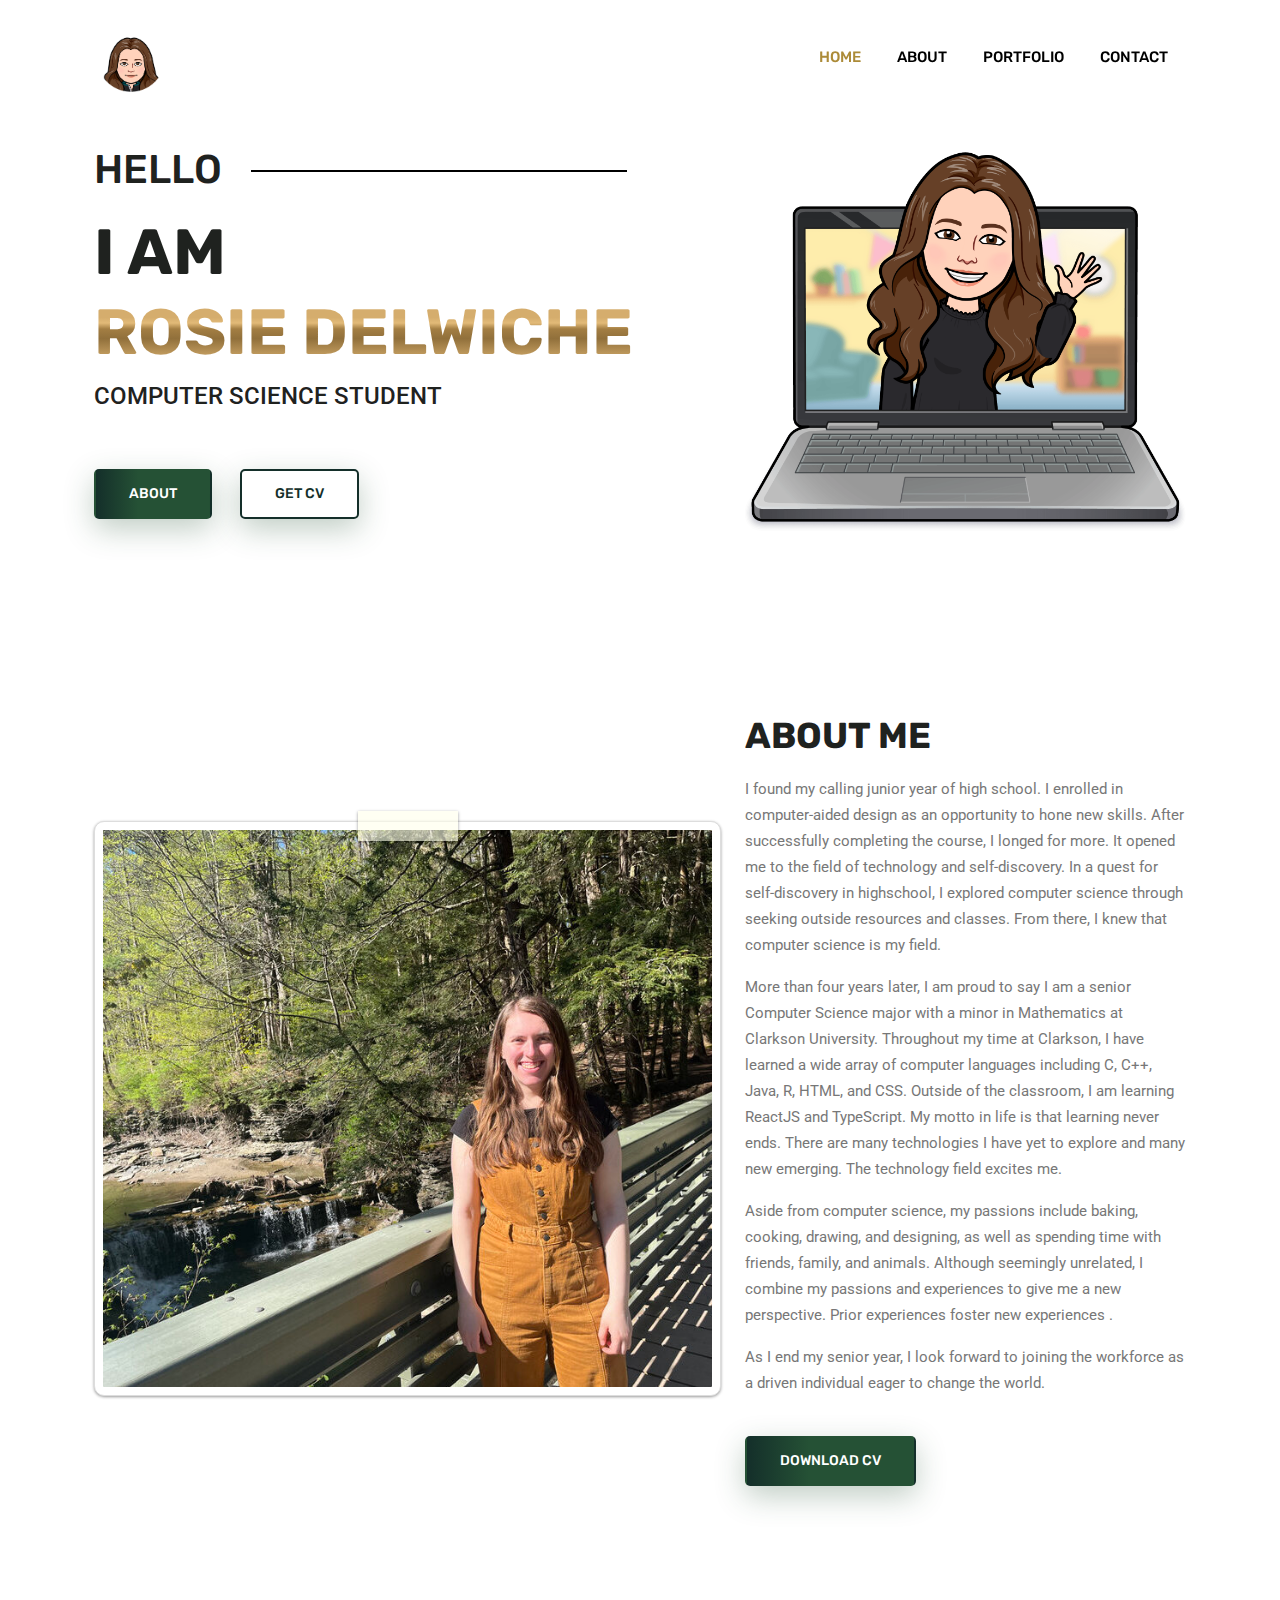
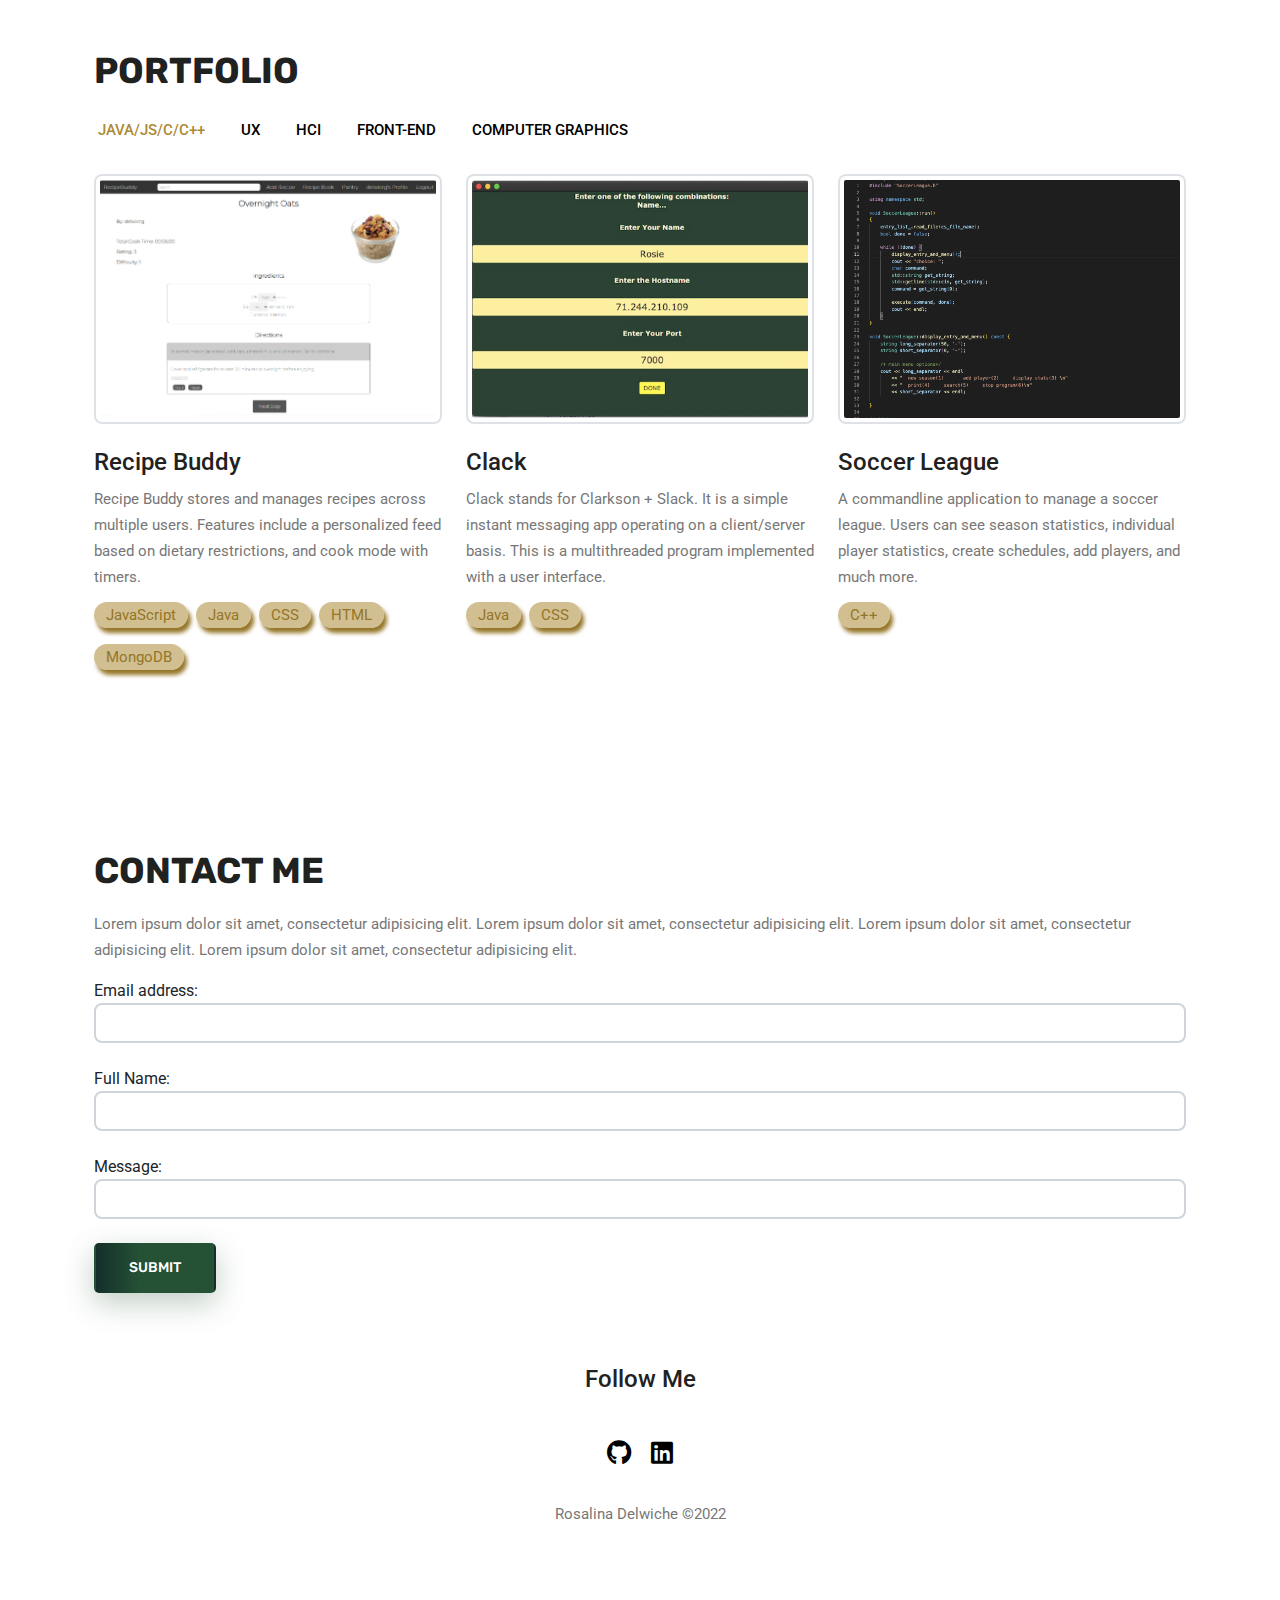
==== commit 754bee80: "filled in modals" ====
--- a/index.html
+++ b/index.html
@@ -96,7 +96,7 @@
                     <p>I found my calling junior year of high school. I enrolled in computer-aided design as an opportunity to hone new skills. After successfully completing the course, I longed for more. It opened me to the field of technology and self-discovery. In a quest for self-discovery in highschool, I explored computer science through seeking outside resources and classes. From there, I knew that computer science is my field.</p>
                     <p>More than four years later, I am proud to say I am a senior Computer Science major with a minor in Mathematics at Clarkson University. Throughout my time at Clarkson, I have learned a wide array of computer languages including C, C++, Java, R, HTML, and CSS. Outside of the classroom, I am learning ReactJS and TypeScript. My motto in life is that learning never ends. There are many technologies I have yet to explore and many new emerging. The technology field excites me. </p>
                     <p>
-                      Aside from computer science, my passions include baking, cooking, drawing, and designing, as well as spending time with friends, family, and animals. Although seemingly unrelated, I combine my passions and experiences to give me a new perspective. Sometimes coding can be like baking in a procedurual and creative stand point. Prior experiences foster new experiences. 
+                      Aside from computer science, my passions include baking, cooking, drawing, and designing, as well as spending time with friends, family, and animals. Although seemingly unrelated, I combine my passions and experiences to give me a new perspective. Prior experiences foster new experiences . 
                     </p>
                     <p> As I end my senior year, I look forward to joining the workforce as a driven individual eager to change the world. </p>
                     <a href="#" class="main-btn primary-btn mt-4" href="docs/Delwiche,Rosalina_Resume.pdf" download="Delwiche,Rosalina_Resume">Download CV</a>
@@ -113,7 +113,7 @@
     <section id="portfolio" class="portfolio_wrapper">
         <div class="container">
                     <h3>Portfolio</h3>
-                    <p>A collection of my work with pictures, documentation, and github links. Checkout my work, and have fun by playing Rock, Paper, Scissors, and Shape Mania!</p>
+                    <!-- <p>A collection of my work with pictures, documentation, and github links. Checkout my work, and have fun by playing Rock, Paper, Scissors, and Shape Mania!</p> -->
             <div class="row">
                 <ul class="nav nav-pills mb-4" id="pills-tab" role="tablist">
                     <li class="nav-item" role="presentation">
@@ -153,6 +153,7 @@
                                     <div class="overlay"> </div>
                                 </div>
                                 <h5 class="mb-0 mt-4">Recipe Buddy</h5>
+                                
                                 <p class = "nopadding">Recipe Buddy stores and manages recipes across multiple users. Features include a personalized feed based on dietary restrictions, and cook mode with timers. </p>
                                 <span><p class = "projectCharacterstic">JavaScript</p><p class = "projectCharacterstic">Java</p><p class = "projectCharacterstic">CSS</p><p class = "projectCharacterstic">HTML</p><p class = "projectCharacterstic">MongoDB</p></span>
                             </div>
@@ -200,7 +201,7 @@
                             </div>
                             <div class="col-lg-4 col-sm-6"  data-bs-toggle="modal" data-bs-target="#portfolioModal6">
                                 <div class="portfolio-img">
-                                    <img src="https://images.unsplash.com/photo-1600456899121-68eda5705257?ixlib=rb-4.0.3&ixid=MnwxMjA3fDB8MHxzZWFyY2h8NHx8Z3JheXxlbnwwfHwwfHw%3D&w=1000&q=80" class="img-fluid w-100 img-thumbnail rounded portfolio-img">
+                                    <img src="img/Prototype.png" class="img-fluid w-100 img-thumbnail rounded portfolio-img">
                                     <div class="overlay"> </div>
                                 </div>
                                 <h5 class="mb-0 mt-4">Prototype</h5>
@@ -213,7 +214,7 @@
                         <div class="row">
                             <div class="col-lg-4 col-sm-6"  data-bs-toggle="modal" data-bs-target="#portfolioModal7">
                                 <div class="portfolio-img">
-                                    <img src="https://images.unsplash.com/photo-1600456899121-68eda5705257?ixlib=rb-4.0.3&ixid=MnwxMjA3fDB8MHxzZWFyY2h8NHx8Z3JheXxlbnwwfHwwfHw%3D&w=1000&q=80" class="img-fluid w-100 img-thumbnail rounded portfolio-img">
+                                    <img src="img/final_interface.png" class="img-fluid w-100 img-thumbnail rounded portfolio-img">
                                     <div class="overlay"> </div>
                                 </div>
                                 <h5 class="mb-0 mt-4">Potsdam Transportation</h5>
@@ -222,7 +223,7 @@
                             </div>
                             <div class="col-lg-4 col-sm-6"  data-bs-toggle="modal" data-bs-target="#portfolioModal8">
                                 <div class="portfolio-img">
-                                    <img src="https://images.unsplash.com/photo-1600456899121-68eda5705257?ixlib=rb-4.0.3&ixid=MnwxMjA3fDB8MHxzZWFyY2h8NHx8Z3JheXxlbnwwfHwwfHw%3D&w=1000&q=80" class="img-fluid w-100 img-thumbnail rounded portfolio-img">
+                                    <img src="img/PhotographyProgram.png" class="img-fluid w-100 img-thumbnail rounded portfolio-img">
                                     <div class="overlay"> </div>
                                 </div>
                                 <h5 class="mb-0 mt-4">Photography Program</h5>
@@ -231,7 +232,7 @@
                             </div>
                             <div class="col-lg-4 col-sm-6"  data-bs-toggle="modal" data-bs-target="#portfolioModal9">
                                 <div class="portfolio-img">
-                                    <img src="https://images.unsplash.com/photo-1600456899121-68eda5705257?ixlib=rb-4.0.3&ixid=MnwxMjA3fDB8MHxzZWFyY2h8NHx8Z3JheXxlbnwwfHwwfHw%3D&w=1000&q=80" class="img-fluid w-100 img-thumbnail rounded portfolio-img">
+                                    <img src="img/Spell.png" class="img-fluid w-100 img-thumbnail rounded portfolio-img">
                                     <div class="overlay"> </div>
                                 </div>
                                 <h5 class="mb-0 mt-4">Spell Checker and Predictor </h5>
@@ -244,7 +245,7 @@
                       <div class="row">
                         <div class="col-lg-4 col-sm-6"  data-bs-toggle="modal" data-bs-target="#portfolioModal10">
                               <div class="portfolio-img">
-                                  <img src="https://images.unsplash.com/photo-1600456899121-68eda5705257?ixlib=rb-4.0.3&ixid=MnwxMjA3fDB8MHxzZWFyY2h8NHx8Z3JheXxlbnwwfHwwfHw%3D&w=1000&q=80" class="img-fluid w-100 img-thumbnail rounded portfolio-img">
+                                  <img src="img/OldBay.png" class="img-fluid w-100 img-thumbnail rounded portfolio-img">
                                   <div class="overlay"> </div>
                               </div>
                               <h5 class="mb-0 mt-4">Tribute Page</h5>
@@ -253,7 +254,7 @@
                           </div>
                           <div class="col-lg-4 col-sm-6"  data-bs-toggle="modal" data-bs-target="#portfolioModal11">
                               <div class="portfolio-img">
-                                  <img src="https://images.unsplash.com/photo-1600456899121-68eda5705257?ixlib=rb-4.0.3&ixid=MnwxMjA3fDB8MHxzZWFyY2h8NHx8Z3JheXxlbnwwfHwwfHw%3D&w=1000&q=80" class="img-fluid w-100 img-thumbnail rounded portfolio-img">
+                                  <img src="img/Gallery.png" class="img-fluid w-100 img-thumbnail rounded portfolio-img">
                                   <div class="overlay"> </div>
                               </div>
                               <h5 class="mb-0 mt-4">Media Gallery</h5>
@@ -262,7 +263,7 @@
                           </div>
                           <div class="col-lg-4 col-sm-6"  data-bs-toggle="modal" data-bs-target="#portfolioModal12">
                               <div class="portfolio-img">
-                                  <img src="https://images.unsplash.com/photo-1600456899121-68eda5705257?ixlib=rb-4.0.3&ixid=MnwxMjA3fDB8MHxzZWFyY2h8NHx8Z3JheXxlbnwwfHwwfHw%3D&w=1000&q=80" class="img-fluid w-100 img-thumbnail rounded portfolio-img">
+                                  <img src="img/RPS.png" class="img-fluid w-100 img-thumbnail rounded portfolio-img">
                                   <div class="overlay"> </div>
                               </div>
                               <h5 class="mb-0 mt-4">Rock Paper Scissors</h5>
@@ -347,8 +348,8 @@
                     <div class="my-4 social-icons">
                         <h5>Follow Me</h5>
                         <ul class="list-unstyled d-flex justify-content-center align-items-center">
-                            <li><a href="https://github.com/delwicrg"><i class="fab fa-github"></i></a></li>
-                            <li><a href ="https://www.linkedin.com/in/rosalina-delwiche-035296229/"><i class = "fab fa-linkedin"></i></a></li>
+                            <li><a target="_blank" href="https://github.com/delwicrg"><i class="fab fa-github"></i></a></li>
+                            <li><a target="_blank" href ="https://www.linkedin.com/in/rosalina-delwiche-035296229/"><i class = "fab fa-linkedin"></i></a></li>
 
                         </ul>
                     </div>
@@ -371,7 +372,77 @@
                         <div class="row justify-content-center">
                             <div class="col-lg-8">
                                 <!-- Portfolio Modal - Title-->
-                                <h2 class="portfolio-modal-title text-secondary text-uppercase mb-0">Recipe Buddy</h2>
+                                <h2 class="portfolio-modal-title text-secondary  mb-0">Recipe Buddy</h2>
+                                <!-- Icon Divider-->
+                                <div class="divider-custom">
+                                    <div class="divider-custom-line"></div>
+                                    <h4>Included:
+                                        <a target="_blank" href = "https://github.com/buschmd967/CS350-RecipeBuddy" >GitHub</a>,
+                                        <a target="_blank" href = "https://docs.google.com/document/d/1RnzO-z7mHE_CIGX1_9JgRieR7GRpoY_wj7U7rwaNgHE/edit?usp=sharing" >SRS </a>, and
+                                        <a target="_blank" href = "https://docs.google.com/document/d/1eVdNMG2bmf8jt5kwBN4O2mbs3srkDrfP/edit?usp=sharing&ouid=109586055905143418759&rtpof=true&sd=true" >Design Doc</a>
+                                    </h4>
+                                    <div class="divider-custom-line"></div>
+                                </div>
+                                <!-- Portfolio Modal - Image-->
+                                <img class="img-fluid rounded mb-5 img-shadowed img-shadowed" src="img/RecipeBuddy.png" alt="..." />
+                                <!-- Portfolio Modal - Text-->
+                                <p class="mb-4">Recipe Buddy stores and manages recipes across multiple users. Features include a personalized feed based on dietary restrictions, and cook mode with timers.</p>
+                                <button class="btn btn-primary" data-bs-dismiss="modal">
+                                   
+                                    Close Window
+                                </button>
+                            </div>
+                        </div>
+                    </div>
+                </div>
+            </div>
+        </div>
+    </div>
+
+    <div class="portfolio-modal modal fade" id="portfolioModal2" tabindex="-1" aria-labelledby="portfolioModal2" aria-hidden="true">
+        <div class="modal-dialog modal-xl">
+            <div class="modal-content">
+                <div class="modal-header border-0"><button class="btn-close" type="button" data-bs-dismiss="modal" aria-label="Close"></button></div>
+                <div class="modal-body text-center pb-5">
+                    <div class="container">
+                        <div class="row justify-content-center">
+                            <div class="col-lg-8">
+                                <!-- Portfolio Modal - Title-->
+                                <h2 class="portfolio-modal-title text-secondary  mb-0">Clack</h2>
+                                <!-- Icon Divider-->
+                                <div class="divider-custom">
+                                    <div class="divider-custom-line"></div>
+                                    <h4>Included:
+                                        <a target="_blank" href = "https://github.com/rossmah/Clack" >GitHub</a>
+                                    </h4>
+                                    <div class="divider-custom-line"></div>
+                                </div>
+                                <!-- Portfolio Modal - Image-->
+                                <img class="img-fluid rounded mb-5 img-shadowed img-shadowed" src="img/ClackLogin.png" alt="..." />
+                                <!-- Portfolio Modal - Text-->
+                                <p class="mb-4"> Clack stands for Clarkson + Slack. It is a simple instant messaging app operating on a client/server basis. This is a multithreaded program implemented with a user interface.</p>
+                                <button class="btn btn-primary" data-bs-dismiss="modal">
+                                   
+                                    Close Window
+                                </button>
+                            </div>
+                        </div>
+                    </div>
+                </div>
+            </div>
+        </div>
+    </div>
+
+    <div class="portfolio-modal modal fade" id="portfolioModal3" tabindex="-1" aria-labelledby="portfolioModal3" aria-hidden="true">
+        <div class="modal-dialog modal-xl">
+            <div class="modal-content">
+                <div class="modal-header border-0"><button class="btn-close" type="button" data-bs-dismiss="modal" aria-label="Close"></button></div>
+                <div class="modal-body text-center pb-5">
+                    <div class="container">
+                        <div class="row justify-content-center">
+                            <div class="col-lg-8">
+                                <!-- Portfolio Modal - Title-->
+                                <h2 class="portfolio-modal-title text-secondary  mb-0">Soccer League</h2>
                                 <!-- Icon Divider-->
                                 <div class="divider-custom">
                                     <div class="divider-custom-line"></div>
@@ -379,31 +450,33 @@
                                     <div class="divider-custom-line"></div>
                                 </div>
                                 <!-- Portfolio Modal - Image-->
-                                <img class="img-fluid rounded mb-5" src="img/RecipeBuddy.png" alt="..." />
-                                <!-- Portfolio Modal - Text-->
-                                <p class="mb-4">Lorem ipsum dolor sit amet, consectetur adipisicing elit. Mollitia neque assumenda ipsam nihil, molestias magnam, recusandae quos quis inventore quisquam velit asperiores, vitae? Reprehenderit soluta, eos quod consequuntur itaque. Nam.</p>
-                                <button class="btn btn-primary" data-bs-dismiss="modal">
-                                    <i class="fas fa-xmark fa-fw"></i>
-                                    Close Window
-                                </button>
-                            </div>
-                        </div>
-                    </div>
-                </div>
-            </div>
-        </div>
-    </div>
-
-    <div class="portfolio-modal modal fade" id="portfolioModal2" tabindex="-1" aria-labelledby="portfolioModal2" aria-hidden="true">
-        <div class="modal-dialog modal-xl">
-            <div class="modal-content">
-                <div class="modal-header border-0"><button class="btn-close" type="button" data-bs-dismiss="modal" aria-label="Close"></button></div>
-                <div class="modal-body text-center pb-5">
-                    <div class="container">
-                        <div class="row justify-content-center">
-                            <div class="col-lg-8">
-                                <!-- Portfolio Modal - Title-->
-                                <h2 class="portfolio-modal-title text-secondary text-uppercase mb-0">Clack</h2>
+                                <img class="img-fluid rounded mb-5 img-shadowed img-shadowed" src="img/SoccerLeague.png" alt="..." />
+                                <!-- Portfolio Modal - Text-->
+                                <p class="mb-4">A commandline application to manage a soccer league. Users can see season statistics, individual player statistics, create schedules, add players, and much more</p>
+                                <button class="btn btn-primary" data-bs-dismiss="modal">
+                                   
+                                    Close Window
+                                </button>
+                            </div>
+                        </div>
+                    </div>
+                </div>
+            </div>
+        </div>
+    </div>
+
+
+
+    <div class="portfolio-modal modal fade" id="portfolioModal4" tabindex="-1" aria-labelledby="portfolioModal4" aria-hidden="true">
+        <div class="modal-dialog modal-xl">
+            <div class="modal-content">
+                <div class="modal-header border-0"><button class="btn-close" type="button" data-bs-dismiss="modal" aria-label="Close"></button></div>
+                <div class="modal-body text-center pb-5">
+                    <div class="container">
+                        <div class="row justify-content-center">
+                            <div class="col-lg-8">
+                                <!-- Portfolio Modal - Title-->
+                                <h2 class="portfolio-modal-title text-secondary mb-0">Persona</h2>
                                 <!-- Icon Divider-->
                                 <div class="divider-custom">
                                     <div class="divider-custom-line"></div>
@@ -411,31 +484,33 @@
                                     <div class="divider-custom-line"></div>
                                 </div>
                                 <!-- Portfolio Modal - Image-->
-                                <img class="img-fluid rounded mb-5" src="img/RecipeBuddy.png" alt="..." />
-                                <!-- Portfolio Modal - Text-->
-                                <p class="mb-4">Lorem ipsum dolor sit amet, consectetur adipisicing elit. Mollitia neque assumenda ipsam nihil, molestias magnam, recusandae quos quis inventore quisquam velit asperiores, vitae? Reprehenderit soluta, eos quod consequuntur itaque. Nam.</p>
-                                <button class="btn btn-primary" data-bs-dismiss="modal">
-                                    <i class="fas fa-xmark fa-fw"></i>
-                                    Close Window
-                                </button>
-                            </div>
-                        </div>
-                    </div>
-                </div>
-            </div>
-        </div>
-    </div>
-
-    <div class="portfolio-modal modal fade" id="portfolioModal3" tabindex="-1" aria-labelledby="portfolioModal3" aria-hidden="true">
-        <div class="modal-dialog modal-xl">
-            <div class="modal-content">
-                <div class="modal-header border-0"><button class="btn-close" type="button" data-bs-dismiss="modal" aria-label="Close"></button></div>
-                <div class="modal-body text-center pb-5">
-                    <div class="container">
-                        <div class="row justify-content-center">
-                            <div class="col-lg-8">
-                                <!-- Portfolio Modal - Title-->
-                                <h2 class="portfolio-modal-title text-secondary text-uppercase mb-0">Soccer League</h2>
+                                <img class="img-fluid rounded mb-5 img-shadowed" src="img/UXPersona.jpg" alt="..." />
+                                <!-- Portfolio Modal - Text-->
+                                <p class="mb-4">The user persona was created for a movie theater application. It includes behavior patterns, skills, attitudes, and background information of someone likely to use the app.</p>
+                                <button class="btn btn-primary" data-bs-dismiss="modal">
+                                   
+                                    Close Window
+                                </button>
+                            </div>
+                        </div>
+                    </div>
+                </div>
+            </div>
+        </div>
+    </div>
+
+
+
+    <div class="portfolio-modal modal fade" id="portfolioModal5" tabindex="-1" aria-labelledby="portfolioModal5" aria-hidden="true">
+        <div class="modal-dialog modal-xl">
+            <div class="modal-content">
+                <div class="modal-header border-0"><button class="btn-close" type="button" data-bs-dismiss="modal" aria-label="Close"></button></div>
+                <div class="modal-body text-center pb-5">
+                    <div class="container">
+                        <div class="row justify-content-center">
+                            <div class="col-lg-8">
+                                <!-- Portfolio Modal - Title-->
+                                <h2 class="portfolio-modal-title text-secondary  mb-0">Wireflow</h2>
                                 <!-- Icon Divider-->
                                 <div class="divider-custom">
                                     <div class="divider-custom-line"></div>
@@ -443,179 +518,116 @@
                                     <div class="divider-custom-line"></div>
                                 </div>
                                 <!-- Portfolio Modal - Image-->
-                                <img class="img-fluid rounded mb-5" src="img/RecipeBuddy.png" alt="..." />
-                                <!-- Portfolio Modal - Text-->
-                                <p class="mb-4">Lorem ipsum dolor sit amet, consectetur adipisicing elit. Mollitia neque assumenda ipsam nihil, molestias magnam, recusandae quos quis inventore quisquam velit asperiores, vitae? Reprehenderit soluta, eos quod consequuntur itaque. Nam.</p>
-                                <button class="btn btn-primary" data-bs-dismiss="modal">
-                                    <i class="fas fa-xmark fa-fw"></i>
-                                    Close Window
-                                </button>
-                            </div>
-                        </div>
-                    </div>
-                </div>
-            </div>
-        </div>
-    </div>
-
-
-
-    <div class="portfolio-modal modal fade" id="portfolioModal4" tabindex="-1" aria-labelledby="portfolioModal4" aria-hidden="true">
-        <div class="modal-dialog modal-xl">
-            <div class="modal-content">
-                <div class="modal-header border-0"><button class="btn-close" type="button" data-bs-dismiss="modal" aria-label="Close"></button></div>
-                <div class="modal-body text-center pb-5">
-                    <div class="container">
-                        <div class="row justify-content-center">
-                            <div class="col-lg-8">
-                                <!-- Portfolio Modal - Title-->
-                                <h2 class="portfolio-modal-title text-secondary text-uppercase mb-0">Persona</h2>
+                                <img class="img-fluid rounded mb-5 img-shadowed" src="img/WireFlow.jpg" alt="..." />
+                                <!-- Portfolio Modal - Text-->
+                                <p class="mb-4">The wireflow describes a users journey and page content for ordering of food concessions for a movie theater app. It starts with choosing location and ends with the shopping cart page..</p>
+                                <button class="btn btn-primary" data-bs-dismiss="modal">
+                                   
+                                    Close Window
+                                </button>
+                            </div>
+                        </div>
+                    </div>
+                </div>
+            </div>
+        </div>
+    </div>
+
+
+
+    <div class="portfolio-modal modal fade" id="portfolioModal6" tabindex="-1" aria-labelledby="portfolioModal6" aria-hidden="true">
+        <div class="modal-dialog modal-xl">
+            <div class="modal-content">
+                <div class="modal-header border-0"><button class="btn-close" type="button" data-bs-dismiss="modal" aria-label="Close"></button></div>
+                <div class="modal-body text-center pb-5">
+                    <div class="container">
+                        <div class="row justify-content-center">
+                            <div class="col-lg-8">
+                                <!-- Portfolio Modal - Title-->
+                                <h2 class="portfolio-modal-title text-secondary  mb-0">Prototype</h2>
+                                <!-- Icon Divider-->
+                                <div class="divider-custom">
+                                    <div class="divider-custom-line"></div>
+                                    <h4>Included:
+                                        <a target="_blank" href = "https://github.com/delwicrg/delwiche-ux-design" >GitHub</a>
+                                    </h4>
+                                    <div class="divider-custom-line"></div>
+                                </div>
+                                <!-- Portfolio Modal - Image-->
+                                <img class="img-fluid rounded mb-5 img-shadowed img-shadowed" src="img/Design.png" alt="..." />
+                                <!-- Portfolio Modal - Text-->
+                                <p class="mb-4">The prototype is based on the wireflow. Sample screens were created with multiple iterations. All screens were connected to create a workable prototype used in testing.</p>
+                                <button class="btn btn-primary" data-bs-dismiss="modal">
+                                   
+                                    Close Window
+                                </button>
+                            </div>
+                        </div>
+                    </div>
+                </div>
+            </div>
+        </div>
+    </div>
+
+
+    <div class="portfolio-modal modal fade" id="portfolioModal7" tabindex="-1" aria-labelledby="portfolioModal7" aria-hidden="true">
+        <div class="modal-dialog modal-xl">
+            <div class="modal-content">
+                <div class="modal-header border-0"><button class="btn-close" type="button" data-bs-dismiss="modal" aria-label="Close"></button></div>
+                <div class="modal-body text-center pb-5">
+                    <div class="container">
+                        <div class="row justify-content-center">
+                            <div class="col-lg-8">
+                                <!-- Portfolio Modal - Title-->
+                                <h2 class="portfolio-modal-title text-secondary  mb-0">Potsdam Transportation</h2>
+                                <!-- Icon Divider-->
+                                <div class="divider-custom">
+                                    <div class="divider-custom-line"></div>
+                                     <h4>Included:
+                                        <a target="_blank" href = "https://drive.google.com/file/d/1nXSy2uwFqlczV-xxXHWsLfN4cXua5mCo/view?usp=sharing" >Report</a>
+                                    </h4>
+                                    <div class="divider-custom-line"></div>
+                                </div>
+                                <!-- Portfolio Modal - Image-->
+                                <img class="img-fluid rounded mb-5 img-shadowed img-shadowed" src="img/final_interface.png" alt="..." />
+                                <!-- Portfolio Modal - Text-->
+                                <p class="mb-4">The goal was to modify buslines to adhere to user accesibility for colorblind individuals. In order to do so, needs findinng, interface implementation, and data analysis was performed</p>
+                             
+                                <br>
+                                <button class="btn btn-primary" data-bs-dismiss="modal">Close Window</button>
+                               
+                            </div>
+                        </div>
+                    </div>
+                </div>
+            </div>
+        </div>
+    </div>
+
+
+    <div class="portfolio-modal modal fade" id="portfolioModal8" tabindex="-1" aria-labelledby="portfolioModal8" aria-hidden="true">
+        <div class="modal-dialog modal-xl">
+            <div class="modal-content">
+                <div class="modal-header border-0"><button class="btn-close" type="button" data-bs-dismiss="modal" aria-label="Close"></button></div>
+                <div class="modal-body text-center pb-5">
+                    <div class="container">
+                        <div class="row justify-content-center">
+                            <div class="col-lg-8">
+                                <!-- Portfolio Modal - Title-->
+                                <h2 class="portfolio-modal-title text-secondary mb-0">Photography Program</h2>
                                 <!-- Icon Divider-->
                                 <div class="divider-custom">
                                     <div class="divider-custom-line"></div>
                                     <div class="divider-custom-icon"><i class="fas fa-star"></i></div>
-                                    <div class="divider-custom-line"></div>
-                                </div>
-                                <!-- Portfolio Modal - Image-->
-                                <img class="img-fluid rounded mb-5" src="img/RecipeBuddy.png" alt="..." />
-                                <!-- Portfolio Modal - Text-->
-                                <p class="mb-4">Lorem ipsum dolor sit amet, consectetur adipisicing elit. Mollitia neque assumenda ipsam nihil, molestias magnam, recusandae quos quis inventore quisquam velit asperiores, vitae? Reprehenderit soluta, eos quod consequuntur itaque. Nam.</p>
-                                <button class="btn btn-primary" data-bs-dismiss="modal">
-                                    <i class="fas fa-xmark fa-fw"></i>
-                                    Close Window
-                                </button>
-                            </div>
-                        </div>
-                    </div>
-                </div>
-            </div>
-        </div>
-    </div>
-
-
-
-    <div class="portfolio-modal modal fade" id="portfolioModal5" tabindex="-1" aria-labelledby="portfolioModal5" aria-hidden="true">
-        <div class="modal-dialog modal-xl">
-            <div class="modal-content">
-                <div class="modal-header border-0"><button class="btn-close" type="button" data-bs-dismiss="modal" aria-label="Close"></button></div>
-                <div class="modal-body text-center pb-5">
-                    <div class="container">
-                        <div class="row justify-content-center">
-                            <div class="col-lg-8">
-                                <!-- Portfolio Modal - Title-->
-                                <h2 class="portfolio-modal-title text-secondary text-uppercase mb-0">Wireflow</h2>
-                                <!-- Icon Divider-->
-                                <div class="divider-custom">
-                                    <div class="divider-custom-line"></div>
-                                    <div class="divider-custom-icon"><i class="fas fa-star"></i></div>
-                                    <div class="divider-custom-line"></div>
-                                </div>
-                                <!-- Portfolio Modal - Image-->
-                                <img class="img-fluid rounded mb-5" src="img/RecipeBuddy.png" alt="..." />
-                                <!-- Portfolio Modal - Text-->
-                                <p class="mb-4">Lorem ipsum dolor sit amet, consectetur adipisicing elit. Mollitia neque assumenda ipsam nihil, molestias magnam, recusandae quos quis inventore quisquam velit asperiores, vitae? Reprehenderit soluta, eos quod consequuntur itaque. Nam.</p>
-                                <button class="btn btn-primary" data-bs-dismiss="modal">
-                                    <i class="fas fa-xmark fa-fw"></i>
-                                    Close Window
-                                </button>
-                            </div>
-                        </div>
-                    </div>
-                </div>
-            </div>
-        </div>
-    </div>
-
-
-
-    <div class="portfolio-modal modal fade" id="portfolioModal6" tabindex="-1" aria-labelledby="portfolioModal6" aria-hidden="true">
-        <div class="modal-dialog modal-xl">
-            <div class="modal-content">
-                <div class="modal-header border-0"><button class="btn-close" type="button" data-bs-dismiss="modal" aria-label="Close"></button></div>
-                <div class="modal-body text-center pb-5">
-                    <div class="container">
-                        <div class="row justify-content-center">
-                            <div class="col-lg-8">
-                                <!-- Portfolio Modal - Title-->
-                                <h2 class="portfolio-modal-title text-secondary text-uppercase mb-0">Prototype</h2>
-                                <!-- Icon Divider-->
-                                <div class="divider-custom">
-                                    <div class="divider-custom-line"></div>
-                                    <div class="divider-custom-icon"><i class="fas fa-star"></i></div>
-                                    <div class="divider-custom-line"></div>
-                                </div>
-                                <!-- Portfolio Modal - Image-->
-                                <img class="img-fluid rounded mb-5" src="img/RecipeBuddy.png" alt="..." />
-                                <!-- Portfolio Modal - Text-->
-                                <p class="mb-4">Lorem ipsum dolor sit amet, consectetur adipisicing elit. Mollitia neque assumenda ipsam nihil, molestias magnam, recusandae quos quis inventore quisquam velit asperiores, vitae? Reprehenderit soluta, eos quod consequuntur itaque. Nam.</p>
-                                <button class="btn btn-primary" data-bs-dismiss="modal">
-                                    <i class="fas fa-xmark fa-fw"></i>
-                                    Close Window
-                                </button>
-                            </div>
-                        </div>
-                    </div>
-                </div>
-            </div>
-        </div>
-    </div>
-
-
-    <div class="portfolio-modal modal fade" id="portfolioModal7" tabindex="-1" aria-labelledby="portfolioModal7" aria-hidden="true">
-        <div class="modal-dialog modal-xl">
-            <div class="modal-content">
-                <div class="modal-header border-0"><button class="btn-close" type="button" data-bs-dismiss="modal" aria-label="Close"></button></div>
-                <div class="modal-body text-center pb-5">
-                    <div class="container">
-                        <div class="row justify-content-center">
-                            <div class="col-lg-8">
-                                <!-- Portfolio Modal - Title-->
-                                <h2 class="portfolio-modal-title text-secondary text-uppercase mb-0">Potsdam Transportation</h2>
-                                <!-- Icon Divider-->
-                                <div class="divider-custom">
-                                    <div class="divider-custom-line"></div>
-                                    <div class="divider-custom-icon"><i class="fas fa-star"></i></div>
-                                    <div class="divider-custom-line"></div>
-                                </div>
-                                <!-- Portfolio Modal - Image-->
-                                <img class="img-fluid rounded mb-5" src="img/RecipeBuddy.png" alt="..." />
-                                <!-- Portfolio Modal - Text-->
-                                <p class="mb-4">Lorem ipsum dolor sit amet, consectetur adipisicing elit. Mollitia neque assumenda ipsam nihil, molestias magnam, recusandae quos quis inventore quisquam velit asperiores, vitae? Reprehenderit soluta, eos quod consequuntur itaque. Nam.</p>
-                                <button class="btn btn-primary" data-bs-dismiss="modal">
-                                    <i class="fas fa-xmark fa-fw"></i>
-                                    Close Window
-                                </button>
-                            </div>
-                        </div>
-                    </div>
-                </div>
-            </div>
-        </div>
-    </div>
-
-
-    <div class="portfolio-modal modal fade" id="portfolioModal8" tabindex="-1" aria-labelledby="portfolioModal8" aria-hidden="true">
-        <div class="modal-dialog modal-xl">
-            <div class="modal-content">
-                <div class="modal-header border-0"><button class="btn-close" type="button" data-bs-dismiss="modal" aria-label="Close"></button></div>
-                <div class="modal-body text-center pb-5">
-                    <div class="container">
-                        <div class="row justify-content-center">
-                            <div class="col-lg-8">
-                                <!-- Portfolio Modal - Title-->
-                                <h2 class="portfolio-modal-title text-secondary text-uppercase mb-0">Photography Program</h2>
-                                <!-- Icon Divider-->
-                                <div class="divider-custom">
-                                    <div class="divider-custom-line"></div>
-                                    <div class="divider-custom-icon"><i class="fas fa-star"></i></div>
-                                    <div class="divider-custom-line"></div>
-                                </div>
-                                <!-- Portfolio Modal - Image-->
-                                <img class="img-fluid rounded mb-5" src="img/RecipeBuddy.png" alt="..." />
-                                <!-- Portfolio Modal - Text-->
-                                <p class="mb-4">Lorem ipsum dolor sit amet, consectetur adipisicing elit. Mollitia neque assumenda ipsam nihil, molestias magnam, recusandae quos quis inventore quisquam velit asperiores, vitae? Reprehenderit soluta, eos quod consequuntur itaque. Nam.</p>
-                                <button class="btn btn-primary" data-bs-dismiss="modal">
-                                    <i class="fas fa-xmark fa-fw"></i>
+                                    
+                                    <div class="divider-custom-line"></div>
+                                </div>
+                                <!-- Portfolio Modal - Image-->
+                                <img class="img-fluid rounded mb-5 img-shadowed " src="img/PhotographyProgram.png" alt="..." />
+                                <!-- Portfolio Modal - Text-->
+                                <p class="mb-4">The focus is to guide the visually impaired to take photographs based on user-provided inputs. It uses facial detection, and logic to provide positioning feedback.</p>
+                                <button class="btn btn-primary" data-bs-dismiss="modal">
+                                   
                                     Close Window
                                 </button>
                             </div>
@@ -635,19 +647,23 @@
                         <div class="row justify-content-center">
                             <div class="col-lg-8">
                                 <!-- Portfolio Modal - Title-->
-                                <h2 class="portfolio-modal-title text-secondary text-uppercase mb-0">Spell Checker and Predictor</h2>
-                                <!-- Icon Divider-->
-                                <div class="divider-custom">
-                                    <div class="divider-custom-line"></div>
-                                    <div class="divider-custom-icon"><i class="fas fa-star"></i></div>
-                                    <div class="divider-custom-line"></div>
-                                </div>
-                                <!-- Portfolio Modal - Image-->
-                                <img class="img-fluid rounded mb-5" src="img/RecipeBuddy.png" alt="..." />
-                                <!-- Portfolio Modal - Text-->
-                                <p class="mb-4">Lorem ipsum dolor sit amet, consectetur adipisicing elit. Mollitia neque assumenda ipsam nihil, molestias magnam, recusandae quos quis inventore quisquam velit asperiores, vitae? Reprehenderit soluta, eos quod consequuntur itaque. Nam.</p>
-                                <button class="btn btn-primary" data-bs-dismiss="modal">
-                                    <i class="fas fa-xmark fa-fw"></i>
+                                <h2 class="portfolio-modal-title text-secondary  mb-0">Spell Checker and Predictor</h2>
+                                <!-- Icon Divider-->
+                                <div class="divider-custom">
+                                    <div class="divider-custom-line"></div>
+                                    <h4>Included:
+                                        <a target="_blank" href = "https://drive.google.com/file/d/1NYGp-RsBVZvzlL9MJ4R6sdT8sZZNYEU5/view?usp=sharing" >Report</a>
+                                    </h4>
+                                    <div class="divider-custom-line"></div>
+                                </div>
+                                <!-- Portfolio Modal - Image-->
+                                <img class="img-fluid rounded mb-5 img-shadowed" src="img/Spell.png" alt="..." />
+                 
+
+                                <!-- Portfolio Modal - Text-->
+                                <p class="mb-4">The spell checker addresses common patterns for mispelling, and generates possible correct spellings. It uses probability to determine a match, and a next word predictor</p>
+                                <button class="btn btn-primary" data-bs-dismiss="modal">
+                                   
                                     Close Window
                                 </button>
                             </div>
@@ -668,19 +684,24 @@
                         <div class="row justify-content-center">
                             <div class="col-lg-8">
                                 <!-- Portfolio Modal - Title-->
-                                <h2 class="portfolio-modal-title text-secondary text-uppercase mb-0">Tribute Page</h2>
-                                <!-- Icon Divider-->
-                                <div class="divider-custom">
-                                    <div class="divider-custom-line"></div>
-                                    <div class="divider-custom-icon"><i class="fas fa-star"></i></div>
-                                    <div class="divider-custom-line"></div>
-                                </div>
-                                <!-- Portfolio Modal - Image-->
-                                <img class="img-fluid rounded mb-5" src="img/RecipeBuddy.png" alt="..." />
-                                <!-- Portfolio Modal - Text-->
-                                <p class="mb-4">Lorem ipsum dolor sit amet, consectetur adipisicing elit. Mollitia neque assumenda ipsam nihil, molestias magnam, recusandae quos quis inventore quisquam velit asperiores, vitae? Reprehenderit soluta, eos quod consequuntur itaque. Nam.</p>
-                                <button class="btn btn-primary" data-bs-dismiss="modal">
-                                    <i class="fas fa-xmark fa-fw"></i>
+                                <h2 class="portfolio-modal-title text-secondary mb-0">Tribute Page</h2>
+                                <!-- Icon Divider-->
+                                <div class="divider-custom">
+                                    <div class="divider-custom-line"></div>
+                                    <h4>
+                                        <a target="_blank" href = "https://github.com/delwicrg/delwiche-rosalina_comm329tribute.git" >GitHub</a>, and Website Embedded
+                                    </h4>
+                                    <div class="divider-custom-line"></div>
+                                </div>
+                                <!-- Portfolio Modal - Image-->
+                                <div class="embed-responsive embed-responsive-16by9 width = "100%">
+                                    <iframe class="embed-responsive-item img-shadowed rounded" height = "500px" width = "100%" src="https://delwicrg.github.io/delwiche-rosalina_comm329tribute/" allowfullscreen></iframe>
+                                  </div>
+                                  <br>
+                                <!-- Portfolio Modal - Text-->
+                                <p class="mb-4">A dedication to Old Bay, a blend of herbs and spices created in Maryland. It includes the history, and recipes in a captivating way. The design is inspired by the packaging of Old Bay.</p>
+                                <button class="btn btn-primary" data-bs-dismiss="modal">
+                                   
                                     Close Window
                                 </button>
                             </div>
@@ -701,19 +722,24 @@
                         <div class="row justify-content-center">
                             <div class="col-lg-8">
                                 <!-- Portfolio Modal - Title-->
-                                <h2 class="portfolio-modal-title text-secondary text-uppercase mb-0">Media Gallery</h2>
-                                <!-- Icon Divider-->
-                                <div class="divider-custom">
-                                    <div class="divider-custom-line"></div>
-                                    <div class="divider-custom-icon"><i class="fas fa-star"></i></div>
-                                    <div class="divider-custom-line"></div>
-                                </div>
-                                <!-- Portfolio Modal - Image-->
-                                <img class="img-fluid rounded mb-5" src="img/RecipeBuddy.png" alt="..." />
-                                <!-- Portfolio Modal - Text-->
-                                <p class="mb-4">Lorem ipsum dolor sit amet, consectetur adipisicing elit. Mollitia neque assumenda ipsam nihil, molestias magnam, recusandae quos quis inventore quisquam velit asperiores, vitae? Reprehenderit soluta, eos quod consequuntur itaque. Nam.</p>
-                                <button class="btn btn-primary" data-bs-dismiss="modal">
-                                    <i class="fas fa-xmark fa-fw"></i>
+                                <h2 class="portfolio-modal-title text-secondary  mb-0">Media Gallery</h2>
+                                <!-- Icon Divider-->
+                                <div class="divider-custom">
+                                    <div class="divider-custom-line"></div>
+                                    <h4>
+                                        <a target="_blank" href = "https://github.com/delwicrg/delwiche-rosalina_comm329mediagallery.git" >GitHub</a>, and Website Embedded
+                                    </h4>
+                                    <div class="divider-custom-line"></div>
+                                </div>
+                                <!-- Portfolio Modal - Image-->
+                                <div class="embed-responsive embed-responsive-16by9 width = "100%">
+                                    <iframe class="embed-responsive-item img-shadowed rounded" height = "500px" width = "100%" src="https://delwicrg.github.io/delwiche-rosalina_comm329mediagallery/" allowfullscreen></iframe>
+                                  </div>
+                                  <br>
+                                <!-- Portfolio Modal - Text-->
+                                <p class="mb-4">A gallery including an automatic slideshow, and media cards displaying declious desserts. Each media card opems a modal to read more about the dessert, and view the photo. </p>
+                                <button class="btn btn-primary" data-bs-dismiss="modal">
+                                   
                                     Close Window
                                 </button>
                             </div>
@@ -734,19 +760,26 @@
                         <div class="row justify-content-center">
                             <div class="col-lg-8">
                                 <!-- Portfolio Modal - Title-->
-                                <h2 class="portfolio-modal-title text-secondary text-uppercase mb-0">Rock, Paper, Scissors</h2>
-                                <!-- Icon Divider-->
-                                <div class="divider-custom">
-                                    <div class="divider-custom-line"></div>
-                                    <div class="divider-custom-icon"><i class="fas fa-star"></i></div>
-                                    <div class="divider-custom-line"></div>
-                                </div>
-                                <!-- Portfolio Modal - Image-->
-                                <img class="img-fluid rounded mb-5" src="img/RecipeBuddy.png" alt="..." />
-                                <!-- Portfolio Modal - Text-->
-                                <p class="mb-4">Lorem ipsum dolor sit amet, consectetur adipisicing elit. Mollitia neque assumenda ipsam nihil, molestias magnam, recusandae quos quis inventore quisquam velit asperiores, vitae? Reprehenderit soluta, eos quod consequuntur itaque. Nam.</p>
-                                <button class="btn btn-primary" data-bs-dismiss="modal">
-                                    <i class="fas fa-xmark fa-fw"></i>
+                                <h2 class="portfolio-modal-title text-secondary  mb-0">Rock, Paper, Scissors</h2>
+                          
+                                <!-- Icon Divider-->
+                                <div class="divider-custom">
+                                    <div class="divider-custom-line"></div>
+                                    <h4>
+                                        <a target="_blank" href = "https://github.com/delwicrg/delwiche-rosalina_comm329RPS.git" >GitHub</a>, and Game Embedded
+                                    </h4>
+                                    <div class="divider-custom-line"></div>
+                                </div>
+                                <p class = "mb-4"><strong>Instructions:</strong>Enter your name and chose an option. Once you are done, hit reset to appear on the scoreboard.</p>
+                                <!-- Portfolio Modal - Image-->
+                                <div class="embed-responsive embed-responsive-16by9 width = "100%">
+                                    <iframe class="embed-responsive-item img-shadowed rounded" height = "500px" width = "100%" src="https://delwicrg.github.io/delwiche-rosalina_comm329RPS/" allowfullscreen></iframe>
+                                  </div>
+                                  <br>
+                                <!-- Portfolio Modal - Text-->
+                                <p class="mb-4">To play rock paper scissors against a computer component. Some features include personalized feedback of status, and a ranked scoreboard.</p>
+                                <button class="btn btn-primary" data-bs-dismiss="modal">
+                                   
                                     Close Window
                                 </button>
                             </div>
@@ -767,25 +800,30 @@
                         <div class="row justify-content-center">
                             <div class="col-lg-8">
                                 <!-- Portfolio Modal - Title-->
-                                <h2 class="portfolio-modal-title text-secondary text-uppercase mb-0">Shape Mania</h2>
-                                <!-- Icon Divider-->
-                                <div class="divider-custom">
-                                    <div class="divider-custom-line"></div>
-                                    <div class="divider-custom-icon"><i class="fas fa-star"></i></div>
-                                    <div class="divider-custom-line"></div>
-                                </div>
+                                <h2 class="portfolio-modal-title text-secondary  mb-0">Shape Mania</h2>
+                                <!-- Icon Divider-->
+                                <div class="divider-custom">
+                                    <div class="divider-custom-line"></div>
+                                    <h4>
+                                        <a target="_blank" href = "https://github.com/delwicrg/CS452Project1.git" >GitHub</a>, and Game Embedded
+                                    </h4>
+                                    <div class="divider-custom-line"></div>
+                                </div>
+                                <p class = "mb-4"><strong>Instructions:</strong> You only have the power to control the movement of the pink hexagon, the biggest object on the canvas. The keys to control it are the following: w : move up, a : move left,  s : move down, and d : move right. Pressing r will refresh the game.</p>
                                 <!-- Portfolio Modal - Image-->
                            
                                
 
                                   <div class="embed-responsive embed-responsive-16by9 width = "100%">
-                                    <iframe class="embed-responsive-item" height = "500px" width = "100%" src="https://delwicrg.github.io/CS452Project1/" allowfullscreen></iframe>
+                                    <iframe class="embed-responsive-item img-shadowed rounded" height = "500px" width = "100%" src="https://delwicrg.github.io/CS452Project1/" allowfullscreen></iframe>
                                   </div>
+                                  <br>
                           
                                 <!-- Portfolio Modal - Text-->
-                                <p class="mb-4">Lorem ipsum dolor sit amet, consectetur adipisicing elit. Mollitia neque assumenda ipsam nihil, molestias magnam, recusandae quos quis inventore quisquam velit asperiores, vitae? Reprehenderit soluta, eos quod consequuntur itaque. Nam.</p>
-                                <button class="btn btn-primary" data-bs-dismiss="modal">
-                                    <i class="fas fa-xmark fa-fw"></i>
+                                <p class="mb-4">.</p>
+                                <p class = "mb-4">Instructions: You only have the power to control the movement of the pink hexagon, the biggest object on the canvas. The keys to control it are the following: w : move up, a : move left,  s : move down, and d : move right</p>
+                                <button class="btn btn-primary" data-bs-dismiss="modal">
+                                   
                                     Close Window
                                 </button>
                             </div>
@@ -806,22 +844,26 @@
                         <div class="row justify-content-center">
                             <div class="col-lg-8">
                                 <!-- Portfolio Modal - Title-->
-                                <h2 class="portfolio-modal-title text-secondary text-uppercase mb-0">Interactive Scene</h2>
-                                <!-- Icon Divider-->
-                                <div class="divider-custom">
-                                    <div class="divider-custom-line"></div>
-                                    <div class="divider-custom-icon"><i class="fas fa-star"></i></div>
-                                    <div class="divider-custom-line"></div>
-                                </div>
+                                <h2 class="portfolio-modal-title text-secondary  mb-0">Interactive Scene</h2>
+                                <!-- Icon Divider-->
+                                <div class="divider-custom">
+                                    <div class="divider-custom-line"></div>
+                                    <h4>
+                                        <a target="_blank" href = "https://github.com/delwicrg/CS452ExampleCode.git" >GitHub</a>, and Scene Embedded
+                                    </h4>
+                                    <div class="divider-custom-line"></div>
+                                </div>
+                                <p class = "mb-4"><strong>Instructions:</strong> There are three objects in which you can interact with: the right cup, the left cup, and the teapot. For all three, you may scale the object (aka increase size), translate up, down, left, right and also rotate. For the rotations, the teapot rotates in the z direction to "pour" the tea while the cups rotate in the x direction as one would expect. Test it out by pressing the keys a, d, w, s, q, and e for the left cup!</p>
                                 <div class="embed-responsive embed-responsive-16by9 width = "100%">
-                                    <iframe class="embed-responsive-item" height = "500px" width = "100%" src="https://delwicrg.github.io/CS452ExampleCode/" allowfullscreen></iframe>
+                                    <iframe class="embed-responsive-item img-shadowed rounded" height = "500px" width = "100%" src="https://delwicrg.github.io/CS452ExampleCode/" allowfullscreen></iframe>
                                   </div>
+                                  <br>
                           
                     
                                 <!-- Portfolio Modal - Text-->
-                                <p class="mb-4">Lorem ipsum dolor sit amet, consectetur adipisicing elit. Mollitia neque assumenda ipsam nihil, molestias magnam, recusandae quos quis inventore quisquam velit asperiores, vitae? Reprehenderit soluta, eos quod consequuntur itaque. Nam.</p>
-                                <button class="btn btn-primary" data-bs-dismiss="modal">
-                                    <i class="fas fa-xmark fa-fw"></i>
+                                <p class="mb-4">This is a relastic scene of a dining room. Users have the ability to manipulate objects through translation, rotation, and scaling. It is accmomplished through setting tags on keypress.</p>
+                                <button class="btn btn-primary" data-bs-dismiss="modal">
+                                   
                                     Close Window
                                 </button>
                             </div>
--- a/css/style.css
+++ b/css/style.css
@@ -38,6 +38,7 @@
     --text-white: #fff;
     --text-black: #000;
     --text-gray: #777;
+    --text-brown: #4f3214;
 
     /* Font Family */
     --primary-font: 'Rubik', sans-serif;
@@ -148,7 +149,8 @@
     font-size: 2.25rem;
     line-height: 3.125rem;
     margin-bottom: 0.9375rem;
-    color: var(--text-black);
+
+    color:rgb(31, 34, 31);
     font-family: var(--primary-font);
     text-transform: uppercase;
     color: #9e6328;
@@ -158,7 +160,7 @@
     font-weight: 500;
     font-size: 1.5rem;
     margin-bottom: 2.1875rem;
-    color: var(--text-black);
+    color: rgb(31, 34, 31);
 }
 
 p {
@@ -605,7 +607,7 @@
 }
 
 h2, h3, h4, h1{
-    color: #142F2
+    color: rgb(31, 34, 31);
 }
 
 .logo{
@@ -724,3 +726,12 @@
     
 }
 
+
+.img-shadowed{
+    box-shadow: rgba(0, 0, 0, 0.35) 0px 5px 15px;
+}
+
+h5{
+    color: rgba(31, 34, 31);
+    padding-bottom: 10px;
+}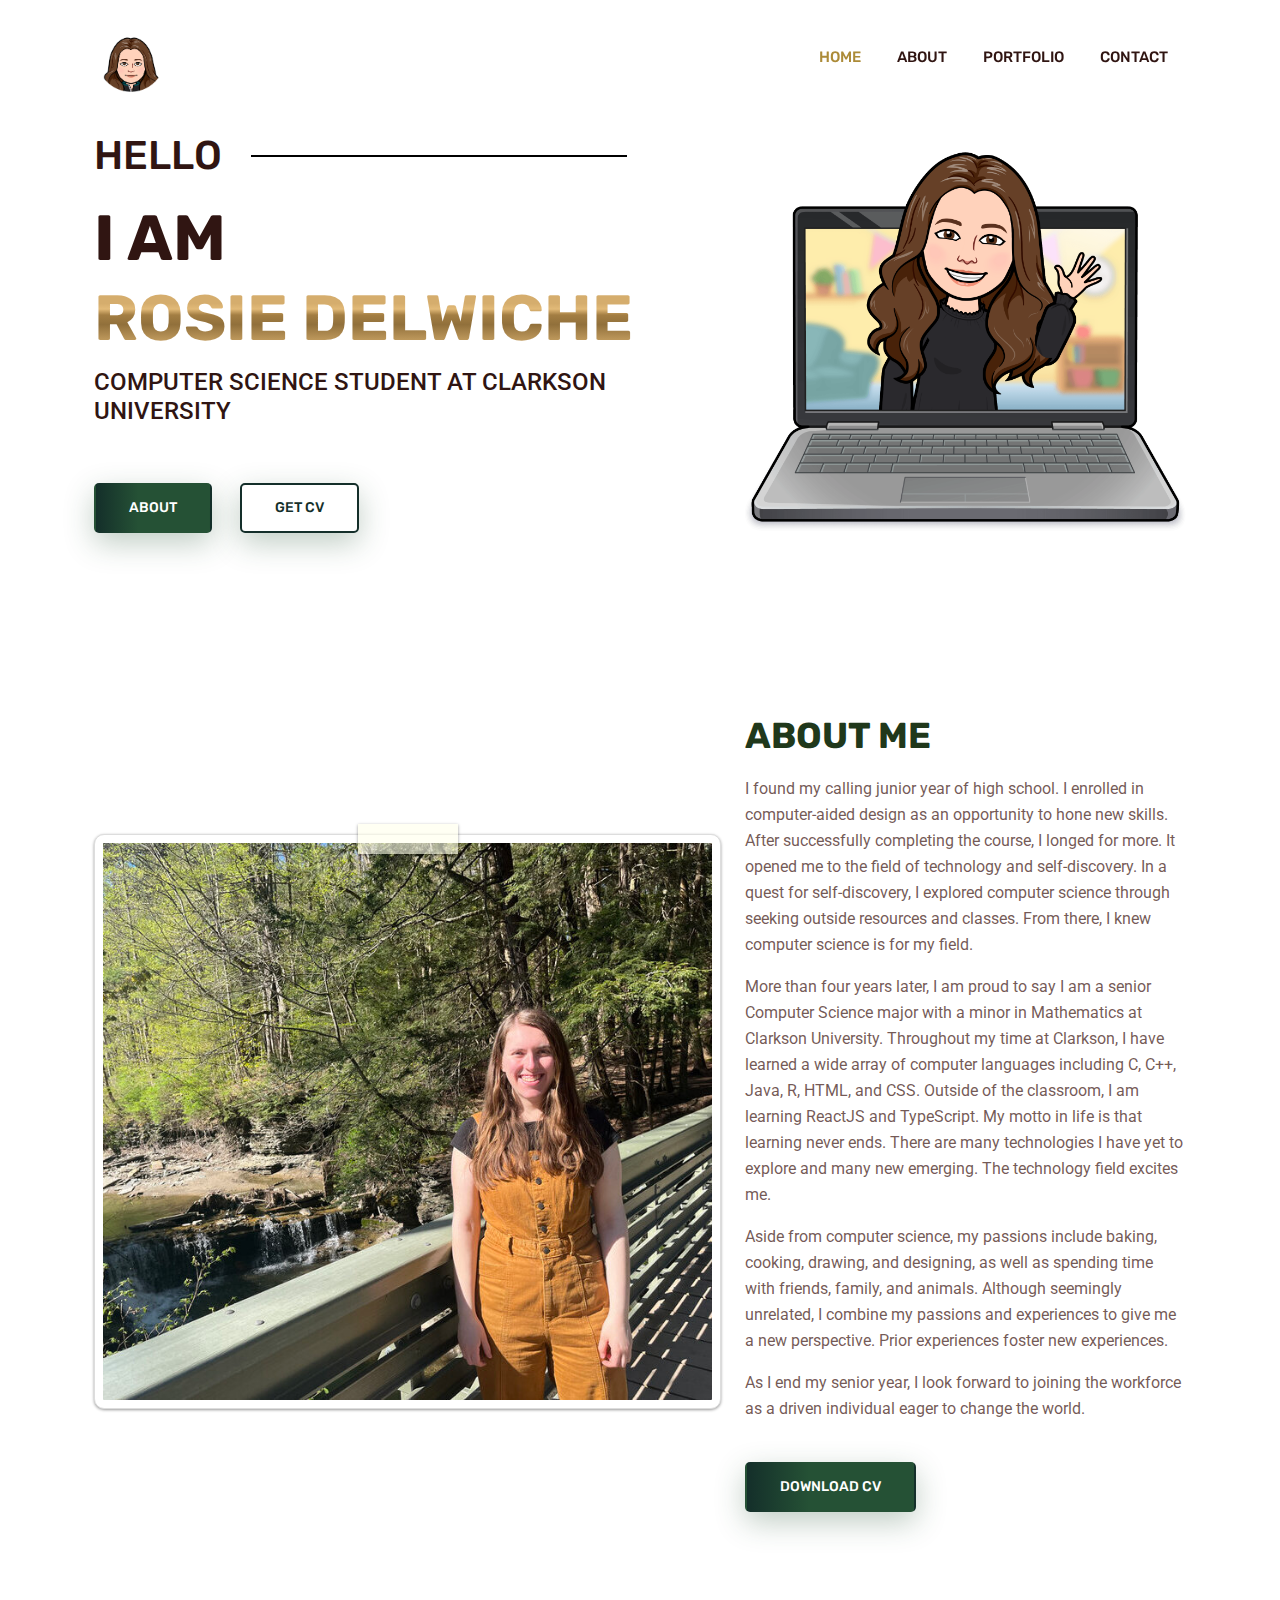
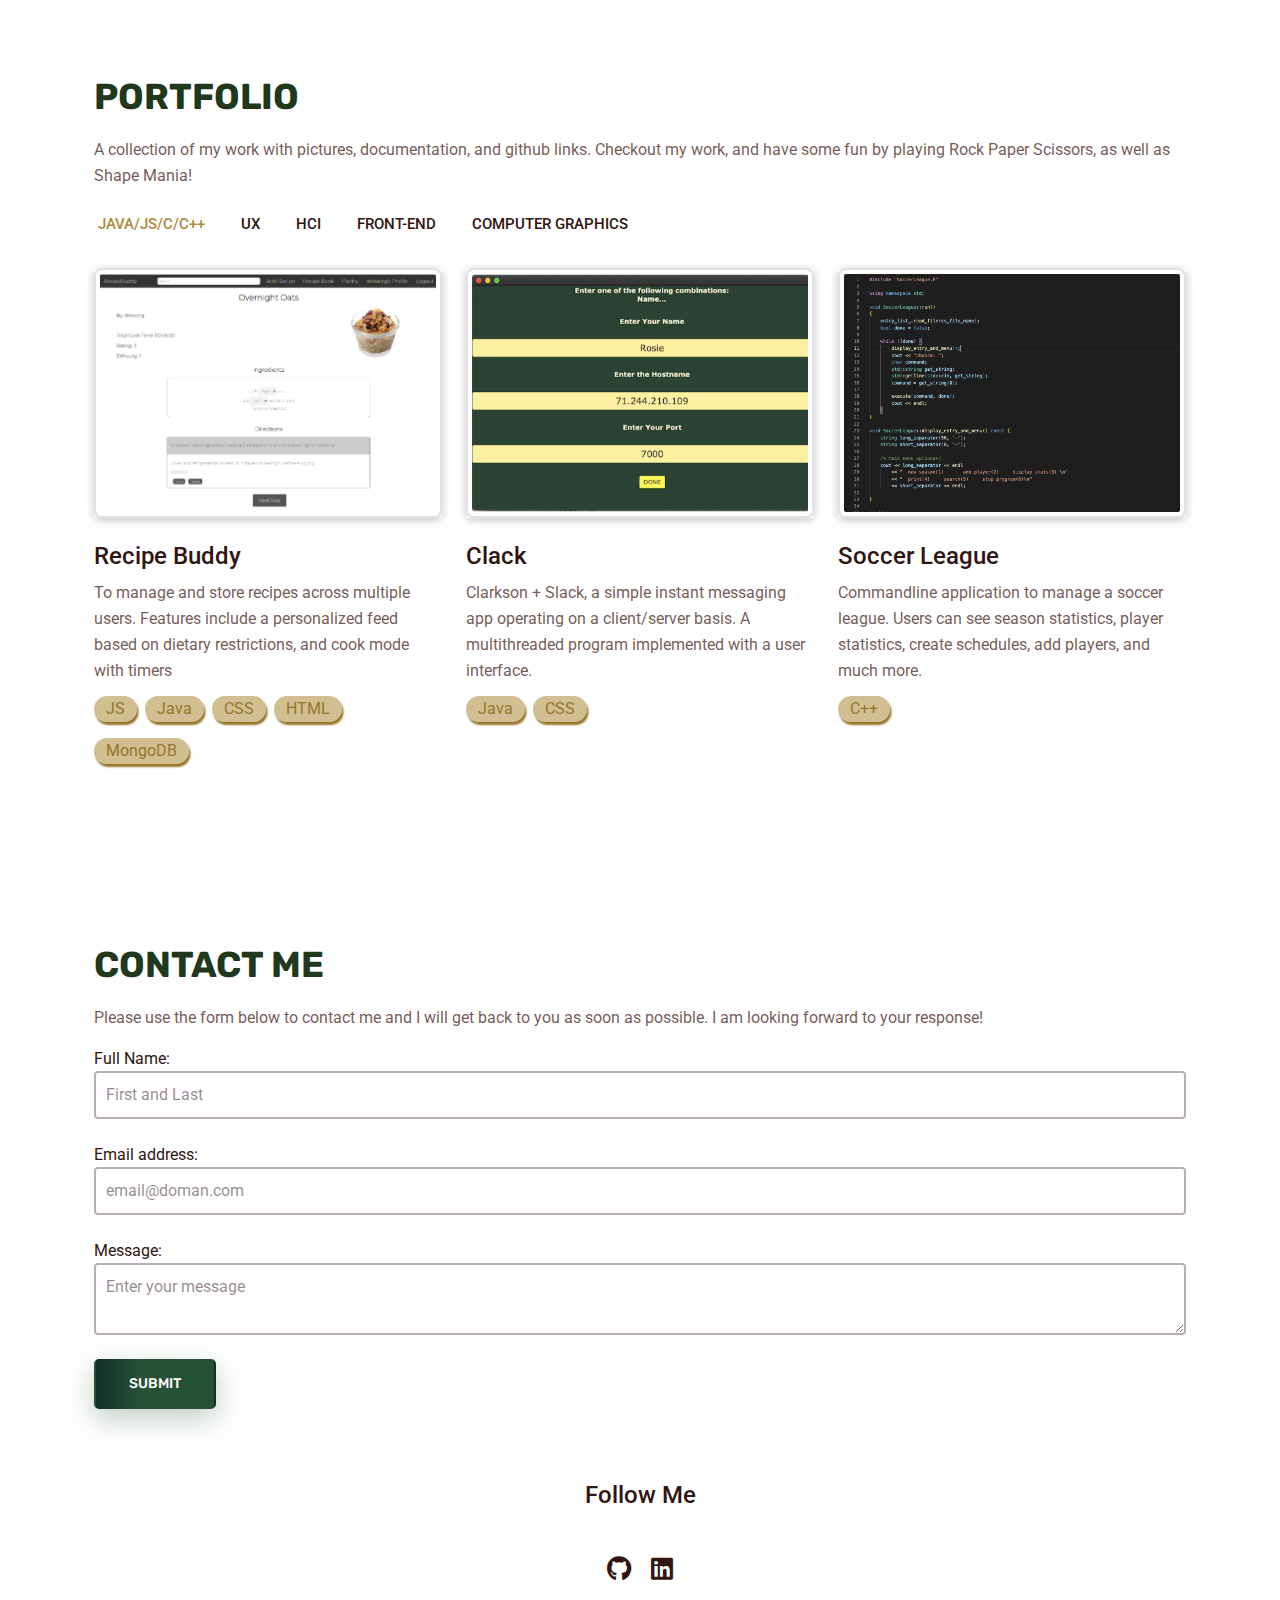
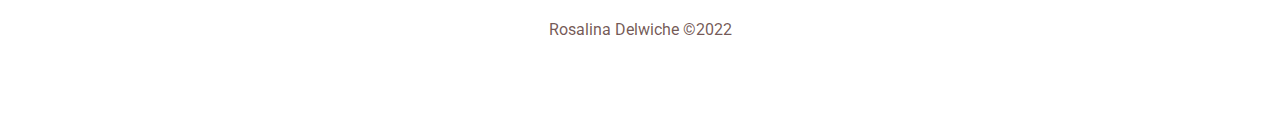
==== commit 806e0e9b: "styling + cleanup" ====
--- a/index.html
+++ b/index.html
@@ -66,9 +66,9 @@
         <div class="container">
             <div class="row">
                 <div class="col-lg-7 order-lg-1 order-2 banner-content">
-                    <h2 class="text-uppercase position-relative">Hello</h2>
-                    <h1 class="text-uppercase">I am&nbsp; <h1 class = "nameIntro text-uppercase"> Rosie Delwiche</h1</h1>
-                    <h5 class="text-uppercase">Computer Science Student</h5>
+                    <h2 class="text-uppercase position-relative intro">Hello</h2>
+                    <h1 class="text-uppercase intro">I am&nbsp; <h1 class = "nameIntro text-uppercase"> Rosie Delwiche</h1</h1>
+                    <h5 class="text-uppercase intro">Computer Science Student at Clarkson University</h5>
                     <div class="mt-5">
                         <a class="main-btn primary-btn"  href="#about">About</a>
                         <a class="main-btn secondary-btn ms-4"  href="docs/Delwiche,Rosalina_Resume.pdf" download="Delwiche,Rosalina_Resume">Get CV</a>
@@ -93,10 +93,10 @@
                 </div>
                 <div class="col-lg-5 mb-4 mb-lg-0">
                     <h3>About Me</h3>
-                    <p>I found my calling junior year of high school. I enrolled in computer-aided design as an opportunity to hone new skills. After successfully completing the course, I longed for more. It opened me to the field of technology and self-discovery. In a quest for self-discovery in highschool, I explored computer science through seeking outside resources and classes. From there, I knew that computer science is my field.</p>
+                    <p>I found my calling junior year of high school. I enrolled in computer-aided design as an opportunity to hone new skills. After successfully completing the course, I longed for more. It opened me to the field of technology and self-discovery. In a quest for self-discovery, I explored computer science through seeking outside resources and classes. From there, I knew computer science is for my field.</p>
                     <p>More than four years later, I am proud to say I am a senior Computer Science major with a minor in Mathematics at Clarkson University. Throughout my time at Clarkson, I have learned a wide array of computer languages including C, C++, Java, R, HTML, and CSS. Outside of the classroom, I am learning ReactJS and TypeScript. My motto in life is that learning never ends. There are many technologies I have yet to explore and many new emerging. The technology field excites me. </p>
                     <p>
-                      Aside from computer science, my passions include baking, cooking, drawing, and designing, as well as spending time with friends, family, and animals. Although seemingly unrelated, I combine my passions and experiences to give me a new perspective. Prior experiences foster new experiences . 
+                      Aside from computer science, my passions include baking, cooking, drawing, and designing, as well as spending time with friends, family, and animals. Although seemingly unrelated, I combine my passions and experiences to give me a new perspective. Prior experiences foster new experiences. 
                     </p>
                     <p> As I end my senior year, I look forward to joining the workforce as a driven individual eager to change the world. </p>
                     <a href="#" class="main-btn primary-btn mt-4" href="docs/Delwiche,Rosalina_Resume.pdf" download="Delwiche,Rosalina_Resume">Download CV</a>
@@ -113,7 +113,7 @@
     <section id="portfolio" class="portfolio_wrapper">
         <div class="container">
                     <h3>Portfolio</h3>
-                    <!-- <p>A collection of my work with pictures, documentation, and github links. Checkout my work, and have fun by playing Rock, Paper, Scissors, and Shape Mania!</p> -->
+                     <p>A collection of my work with pictures, documentation, and github links. Checkout my work, and have some fun by playing Rock Paper Scissors, as well as Shape Mania!</p> 
             <div class="row">
                 <ul class="nav nav-pills mb-4" id="pills-tab" role="tablist">
                     <li class="nav-item" role="presentation">
@@ -154,8 +154,8 @@
                                 </div>
                                 <h5 class="mb-0 mt-4">Recipe Buddy</h5>
                                 
-                                <p class = "nopadding">Recipe Buddy stores and manages recipes across multiple users. Features include a personalized feed based on dietary restrictions, and cook mode with timers. </p>
-                                <span><p class = "projectCharacterstic">JavaScript</p><p class = "projectCharacterstic">Java</p><p class = "projectCharacterstic">CSS</p><p class = "projectCharacterstic">HTML</p><p class = "projectCharacterstic">MongoDB</p></span>
+                                <p class = "nopadding">To manage and store recipes across multiple users. Features include a personalized feed based on dietary restrictions, and cook mode with timers </p>
+                                <span><p class = "projectCharacterstic">JS</p><p class = "projectCharacterstic">Java</p><p class = "projectCharacterstic">CSS</p><p class = "projectCharacterstic">HTML</p><p class = "projectCharacterstic">MongoDB</p></span>
                             </div>
                             
                             <div class="col-lg-4 col-sm-6"  data-bs-toggle="modal" data-bs-target="#portfolioModal2">
@@ -164,7 +164,7 @@
                                     <div class="overlay"> </div>
                                 </div>
                                 <h5 class="mb-0 mt-4">Clack</h5>
-                                <p class = "nopadding"> Clack stands for Clarkson + Slack. It is a simple instant messaging app operating on a client/server basis. This is a multithreaded program implemented with a user interface.</p>
+                                <p class = "nopadding"> Clarkson + Slack, a simple instant messaging app operating on a client/server basis. A multithreaded program implemented with a user interface.</p>
                                 <span><p class = "projectCharacterstic">Java</p><p class = "projectCharacterstic">CSS</p></span>
                             </div>
                             <div class="col-lg-4 col-sm-6"  data-bs-toggle="modal" data-bs-target="#portfolioModal3">
@@ -173,7 +173,7 @@
                                     <div class="overlay"> </div>
                                 </div>
                                 <h5 class="mb-0 mt-4">Soccer League</h5>
-                                <p class = "nopadding">A commandline application to manage a soccer league. Users can see season statistics, individual player statistics, create schedules, add players, and much more.</p>
+                                <p class = "nopadding">Commandline application to manage a soccer league. Users can see season statistics, player statistics, create schedules, add players, and much more.</p>
                                 <span><p class = "projectCharacterstic">C++</p></span>
                             </div>
                             
@@ -187,7 +187,7 @@
                                     <div class="overlay"> </div>
                                 </div>
                                 <h5 class="mb-0 mt-4">Persona</h5>
-                                <p class = "nopadding">The user persona was created for a movie theater application. It includes behavior patterns, skills, attitudes, and background information of someone likely to use the app. </p>
+                                <p class = "nopadding">Created for a movie theater application. It includes behavior patterns, skills, attitudes, and background information of someone likely to use the app. </p>
                                 <span><p class = "projectCharacterstic">Sketch</p></span>
                             </div>
                             <div class="col-lg-4 col-sm-6"  data-bs-toggle="modal" data-bs-target="#portfolioModal5">
@@ -196,7 +196,7 @@
                                     <div class="overlay"> </div>
                                 </div>
                                 <h5 class="mb-0 mt-4">Wireflow</h5>
-                                <p class = "nopadding">The wireflow describes a users journey and page content for ordering of food concessions for a movie theater app. It starts with choosing location and ends with the shopping cart page.</p>
+                                <p class = "nopadding">Users journey and page content for ordering of food concessions for a movie theater app. It starts with choosing location and ends with the shopping cart page.</p>
                                 <span><p class = "projectCharacterstic">Sketch</p></span>
                             </div>
                             <div class="col-lg-4 col-sm-6"  data-bs-toggle="modal" data-bs-target="#portfolioModal6">
@@ -205,7 +205,7 @@
                                     <div class="overlay"> </div>
                                 </div>
                                 <h5 class="mb-0 mt-4">Prototype</h5>
-                                <p class = "nopadding">The prototype is based on the wireflow. Sample screens were created with multiple iterations. All screens were connected to create a workable prototype used in testing.  </p>
+                                <p class = "nopadding">Based on the wireflow. Sample screens were created with multiple iterations. All screens were connected to create a workable prototype used in testing.  </p>
                                 <span><p class = "projectCharacterstic">Sketch</p></span>
                             </div>
                         </div>
@@ -218,7 +218,7 @@
                                     <div class="overlay"> </div>
                                 </div>
                                 <h5 class="mb-0 mt-4">Potsdam Transportation</h5>
-                                <p class = "nopadding">The goal was to modify buslines to adhere to user accesibility for colorblind individuals. In order to do so, needs findinng, interface implementation, and data analysis was performed.</p>
+                                <p class = "nopadding">Modifying buslines to adhere to user accesibility for colorblind individuals. In order to do so, needs finding, interface implementation, and analysis was performed.</p>
                                 <span><p class = "projectCharacterstic">Java</p><p class = "projectCharacterstic">Excel</p></span>
                             </div>
                             <div class="col-lg-4 col-sm-6"  data-bs-toggle="modal" data-bs-target="#portfolioModal8">
@@ -227,7 +227,7 @@
                                     <div class="overlay"> </div>
                                 </div>
                                 <h5 class="mb-0 mt-4">Photography Program</h5>
-                                <p class = "nopadding">The focus is to guide the visually impaired to take photographs based on user-provided inputs. It uses facial detection, and logic to provide positioning feedback. </p>
+                                <p class = "nopadding">To guide the visually impaired to take photographs based on user-provided inputs. It uses facial detection, and logic to provide positioning feedback. </p>
                                 <span><p class = "projectCharacterstic">MATLAB</p></span>
                             </div>
                             <div class="col-lg-4 col-sm-6"  data-bs-toggle="modal" data-bs-target="#portfolioModal9">
@@ -236,7 +236,7 @@
                                     <div class="overlay"> </div>
                                 </div>
                                 <h5 class="mb-0 mt-4">Spell Checker and Predictor </h5>
-                                <p class = "nopadding">The spell checker addresses common patterns for mispelling, and generates possible correct spellings. It uses probability to determine a match, and a next word predictor.</p>
+                                <p class = "nopadding">Addresses common patterns for mispelling, and generates possible correct spellings. It uses probability to determine a match, and a next word predictor.</p>
                                 <span><p class = "projectCharacterstic">Java</p></span>
                             </div>
                         </div>
@@ -249,7 +249,7 @@
                                   <div class="overlay"> </div>
                               </div>
                               <h5 class="mb-0 mt-4">Tribute Page</h5>
-                              <p class = "nopadding">A dedication to Old Bay, a blend of herbs and spices created in Maryland. It includes the history, and recipes in a captivating way. The design is inspired by the packaging of Old Bay. </p>
+                              <p class = "nopadding">Dedication Old Bay, a blend of herbs and spices created in Maryland. It includes the history, and recipes in a captivating way. The design is inspired by the packaging. </p>
                             <span><p class = "projectCharacterstic">HTML</p><p class = "projectCharacterstic">CSS</p></span>
                           </div>
                           <div class="col-lg-4 col-sm-6"  data-bs-toggle="modal" data-bs-target="#portfolioModal11">
@@ -258,8 +258,8 @@
                                   <div class="overlay"> </div>
                               </div>
                               <h5 class="mb-0 mt-4">Media Gallery</h5>
-                              <p class = "nopadding">A gallery including an automatic slideshow, and media cards displaying declious desserts. Each media card opems a modal to read more about the dessert, and view the photo. </p>
-                              <span><p class = "projectCharacterstic">HTML</p><p class = "projectCharacterstic">CSS</p><p class = "projectCharacterstic">JavaScript</p></span>
+                              <p class = "nopadding">An automatic slideshow, and media cards displaying declious desserts. Each media card opems a modal to read more about the dessert, and view the photo. </p>
+                              <span><p class = "projectCharacterstic">HTML</p><p class = "projectCharacterstic">CSS</p><p class = "projectCharacterstic">JS</p></span>
                           </div>
                           <div class="col-lg-4 col-sm-6"  data-bs-toggle="modal" data-bs-target="#portfolioModal12">
                               <div class="portfolio-img">
@@ -268,7 +268,7 @@
                               </div>
                               <h5 class="mb-0 mt-4">Rock Paper Scissors</h5>
                               <p class = "nopadding">To play rock paper scissors against a computer component. Some features include personalized feedback of status, and a ranked scoreboard.</p>
-                              <span><p class = "projectCharacterstic">HTML</p><p class = "projectCharacterstic">CSS</p><p class = "projectCharacterstic">JavaScript</p></span>
+                              <span><p class = "projectCharacterstic">HTML</p><p class = "projectCharacterstic">CSS</p><p class = "projectCharacterstic">JS</p></span>
                           </div>
                       </div>
                   </div>
@@ -282,8 +282,8 @@
                                     <div class="overlay"> </div>
                                 </div>
                                 <h5 class="mb-0 mt-4">Shape Mania</h5>
-                                <p class = "nopadding">You are the hexagon and your goal is to collect all 5 circles within 30 seconds, under certain conditions by moving left, right, up, and down. However, beware of the tumbling shapes.</p>
-                                <span><p class = "projectCharacterstic">WebGL</p><p class = "projectCharacterstic">HTML</p><p class = "projectCharacterstic">CSS</p><p class = "projectCharacterstic">JavaScript</p></span>
+                                <p class = "nopadding">You are the hexagon and your goal is to collect all 5 circles within 30 seconds by moving left, right, up, and down. However, beware of the tumbling shapes.</p>
+                                <span><p class = "projectCharacterstic">WebGL</p><p class = "projectCharacterstic">HTML</p><p class = "projectCharacterstic">CSS</p><p class = "projectCharacterstic">JS</p></span>
                             </div>
                             <div class="col-lg-4 col-sm-6"  data-bs-toggle="modal" data-bs-target="#portfolioModal14">
                                 <div class="portfolio-img">
@@ -291,7 +291,7 @@
                                     <div class="overlay"> </div>
                                 </div>
                                 <h5 class="mb-0 mt-4">Interactive Scene</h5>
-                                <p class = "nopadding">This is a relastic scene of a dining room. Users have the ability to manipulate objects through translation, rotation, and scaling. It is accmomplished through setting tags on keypress.</p>
+                                <p class = "nopadding">A relastic scene of a dining room. Users have the ability to manipulate objects through translation, rotation, and scaling. Go ahead and try it out!</p>
                                 <span><p class = "projectCharacterstic">WebGL</p><p class = "projectCharacterstic">HTML</p><p class = "projectCharacterstic">JavaScript</p></span>
                             </div>
                             
@@ -309,23 +309,24 @@
     <section id="contact" class="footer_wrapper mt-3 mt-md-0">
         
 
-         <div class = "container ">
+         <div class = "container">
             <h3> CONTACT ME</h3>
-            <p>Lorem ipsum dolor sit amet, consectetur adipisicing elit. Lorem ipsum dolor sit amet, consectetur adipisicing elit. Lorem ipsum dolor sit amet, consectetur adipisicing elit. Lorem ipsum dolor sit amet, consectetur adipisicing elit.</p>
-            <form action="https://formspree.io/f/maykrjwq" method="POST">
-                <div class="form-group">
-                  <label for="email">Email address:</label>
-                  <input type="email" class="form-control" id="email" name="email">
-                </div>
-                <br>
+            <p>Please use the form below to contact me and I will get back to you as soon as possible. I am looking forward to your response! </p>
+            <form  action="https://formspree.io/f/maykrjwq" method="POST"> <!--class = "col-10"-->
+               
                 <div class="form-group">
                     <label for="fullName">Full Name:</label>
-                    <input type="text" class="form-control" id="fullName" name = "fullName">
+                    <input type="text" placeholder="First and Last" class="form-control" id="fullName" name = "fullName">
+                  </div>
+                  <br>
+                  <div class="form-group">
+                    <label for="email">Email address:</label>
+                    <input type="email" placeholder="email@doman.com" class="form-control" id="email" name="email">
                   </div>
                   <br>
                 <div class="form-group">
                   <label for="msg">Message:</label>
-                  <input type="text" class="form-control" id="msg" name = "msg">
+                  <textarea type="text" placeholder = "Enter your message"class="form-control" id="msg" name = "msg"></textarea>
                 </div>
           
                 <div>
@@ -386,7 +387,7 @@
                                 <!-- Portfolio Modal - Image-->
                                 <img class="img-fluid rounded mb-5 img-shadowed img-shadowed" src="img/RecipeBuddy.png" alt="..." />
                                 <!-- Portfolio Modal - Text-->
-                                <p class="mb-4">Recipe Buddy stores and manages recipes across multiple users. Features include a personalized feed based on dietary restrictions, and cook mode with timers.</p>
+                                <p class="mb-4">To manage and store recipes across multiple users. Features include a personalized feed based on dietary restrictions, and cook mode with timers.</p>
                                 <button class="btn btn-primary" data-bs-dismiss="modal">
                                    
                                     Close Window
@@ -520,7 +521,7 @@
                                 <!-- Portfolio Modal - Image-->
                                 <img class="img-fluid rounded mb-5 img-shadowed" src="img/WireFlow.jpg" alt="..." />
                                 <!-- Portfolio Modal - Text-->
-                                <p class="mb-4">The wireflow describes a users journey and page content for ordering of food concessions for a movie theater app. It starts with choosing location and ends with the shopping cart page..</p>
+                                <p class="mb-4">The wireflow describes a users journey and page content for ordering of food concessions for a movie theater app. It starts with choosing location and ends with the shopping cart page.</p>
                                 <button class="btn btn-primary" data-bs-dismiss="modal">
                                    
                                     Close Window
--- a/css/style.css
+++ b/css/style.css
@@ -36,7 +36,9 @@
     --primary-text: #4458dc;
     --secondary-text: #ac8b38;
     --text-white: #fff;
-    --text-black: #000;
+    --text-black: #301512;
+    --text-black-lt: #30151281;
+
     --text-gray: #777;
     --text-brown: #4f3214;
 
@@ -164,8 +166,8 @@
 }
 
 p {
-    color: var(--text-gray);
-    font-size: 0.9375rem;
+    color: #5b3c38;
+    font-size: 1.03rem;
     line-height: 1.625rem;
     font-weight: 400;
 }
@@ -197,7 +199,7 @@
     font-size: 0.9375rem;
     font-weight: 500;
     text-transform: uppercase;
-    color: var(--text-black);
+    color:#301512;
     display: inline-block;
 }
 
@@ -343,7 +345,7 @@
 .portfolio_wrapper .portfolio-img {
     position: relative;
     cursor: pointer;
-}
+    box-shadow: rgba(99, 99, 99, 0.2) 0px 2px 8px 0px;}
 
 .portfolio_wrapper .portfolio-img .overlay {
     position: absolute;
@@ -358,7 +360,7 @@
 }
 
 .portfolio_wrapper .portfolio-img:hover .overlay {
-    background: #25513558;
+    background: #ac8b3848;
 }
 
 .portfolio-img .overlay i {
@@ -469,7 +471,8 @@
 }
 
 .footer_wrapper .social-icons a:hover {
-    color: var(--primary-color);
+    color: #957628;
+
 }
 
 .footer_wrapper .copyright-text p {
@@ -642,7 +645,6 @@
     left: 0;
     transition: all 0.2s ease-in-out;
     opacity: 0;
-    background-color: rgba(26, 188, 156, 0.9);
   }
   .portfolio .portfolio-item .portfolio-item-caption:hover {
     opacity: 1;
@@ -661,7 +663,7 @@
     padding: none;
 
     border-radius: 1rem;
-    box-shadow: 3px 5px 4px ;
+    box-shadow: 1.5px 3px 2px ;
 
   }
 
@@ -732,6 +734,69 @@
 }
 
 h5{
-    color: rgba(31, 34, 31);
+    color: var(--text-black) !important;
     padding-bottom: 10px;
-}+}
+h4{
+    color: var(--text-black) !important;
+
+}
+.intro{
+    color: #301512;
+}
+
+h3{
+    color: #20381b;
+}
+
+p{
+    color: rgba(91, 60, 56, 0.842);
+}
+
+form{
+    color: var(--text-black);
+}
+
+form input{
+    color: var(--text-black);
+}
+
+.portfolio-modal-title, .divider-custom-line{
+    color: var(--text-black) !important;
+
+}
+
+a{
+    color: #bd942a;
+    text-decoration: none;
+}
+
+.modal-dialog a:hover{
+   color: #957628;
+   text-decoration: underline;
+}
+
+.fa-star{
+    color: var(--text-black);
+}
+
+input[type=text],  input[type=email],  textarea[type=text]{
+    border: 2px solid #30151257;
+    border-radius: 4px;
+    color: var(--text-black);
+    padding: 10px;
+  }
+
+
+
+  input[type=text]:focus,   input[type=email]:focus, textarea[type=text]:focus {
+    border: 3px solid var(--secondary-text);;
+    color: var(--text-black);
+    background-color: #ac8b380c;
+
+  }
+
+  input::placeholder, textarea::placeholder {
+    color: var(--text-black-lt) !important;
+    opacity: 1;
+  }
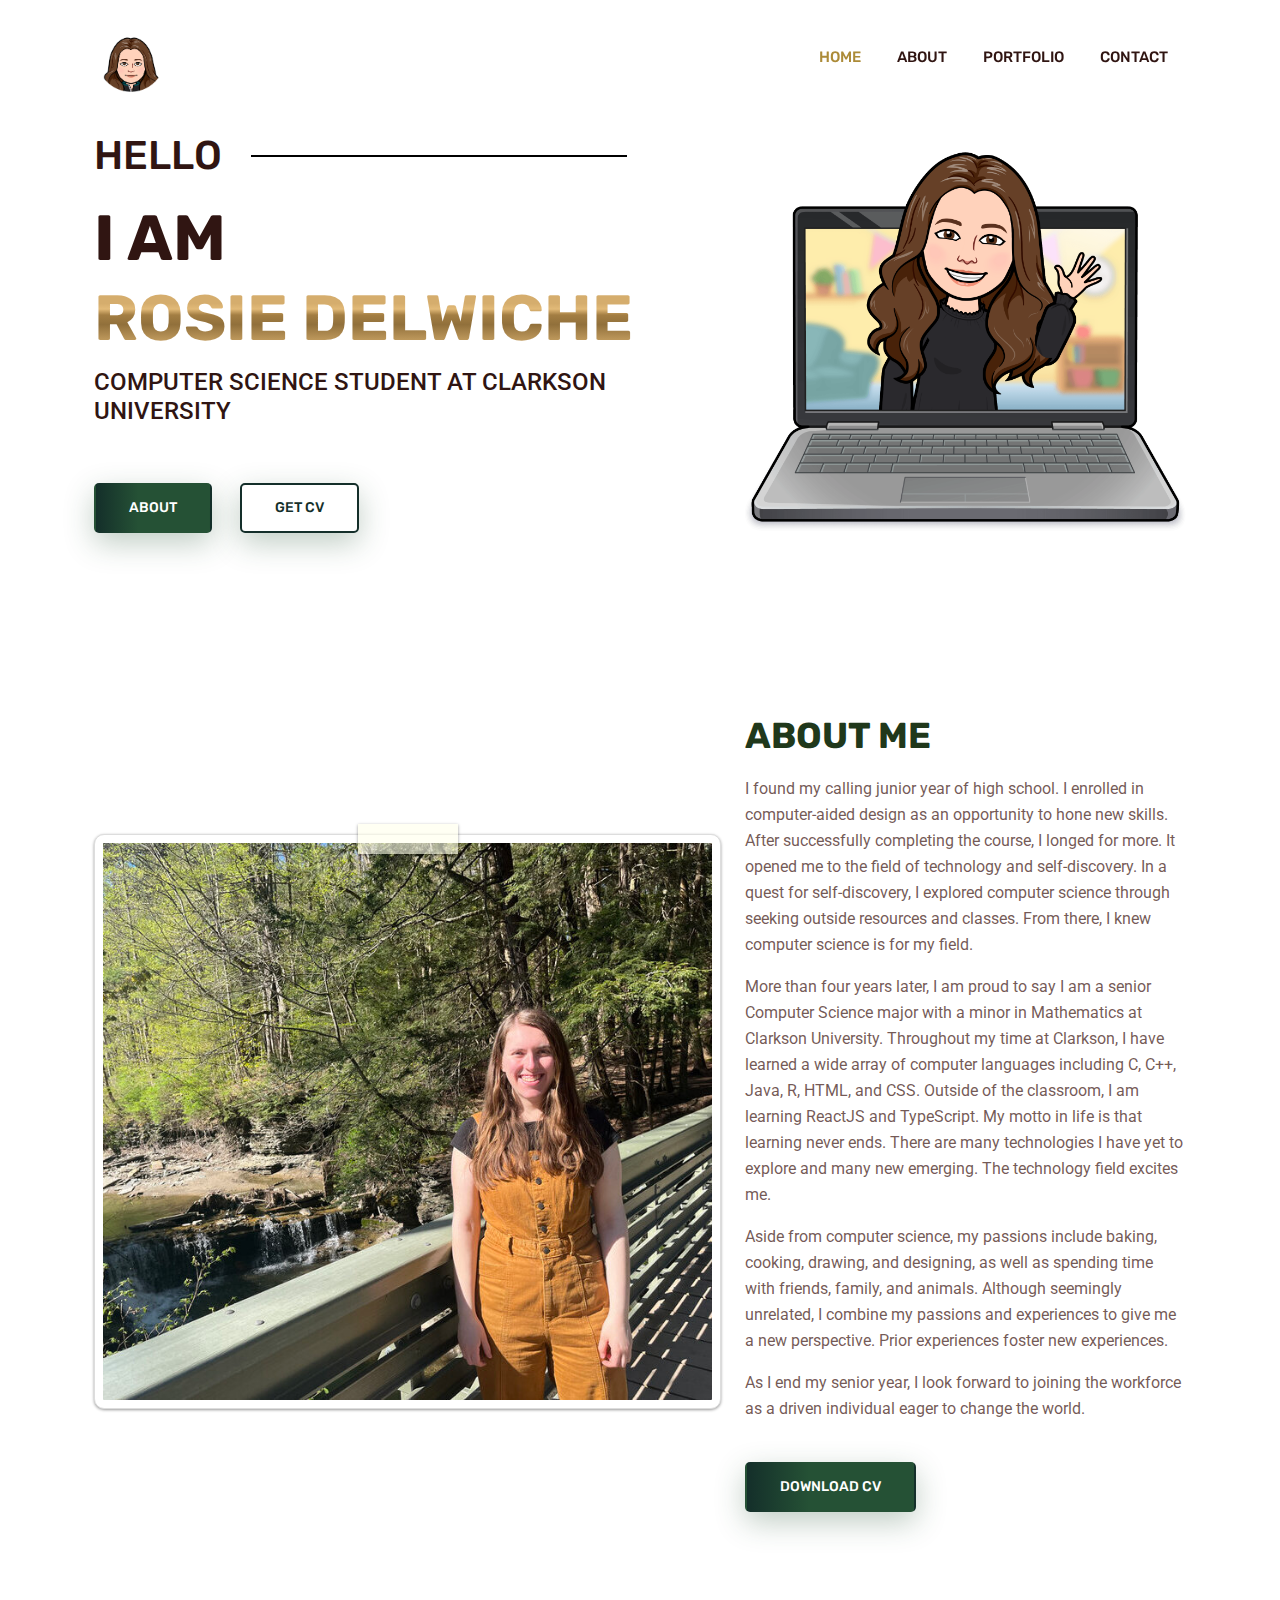
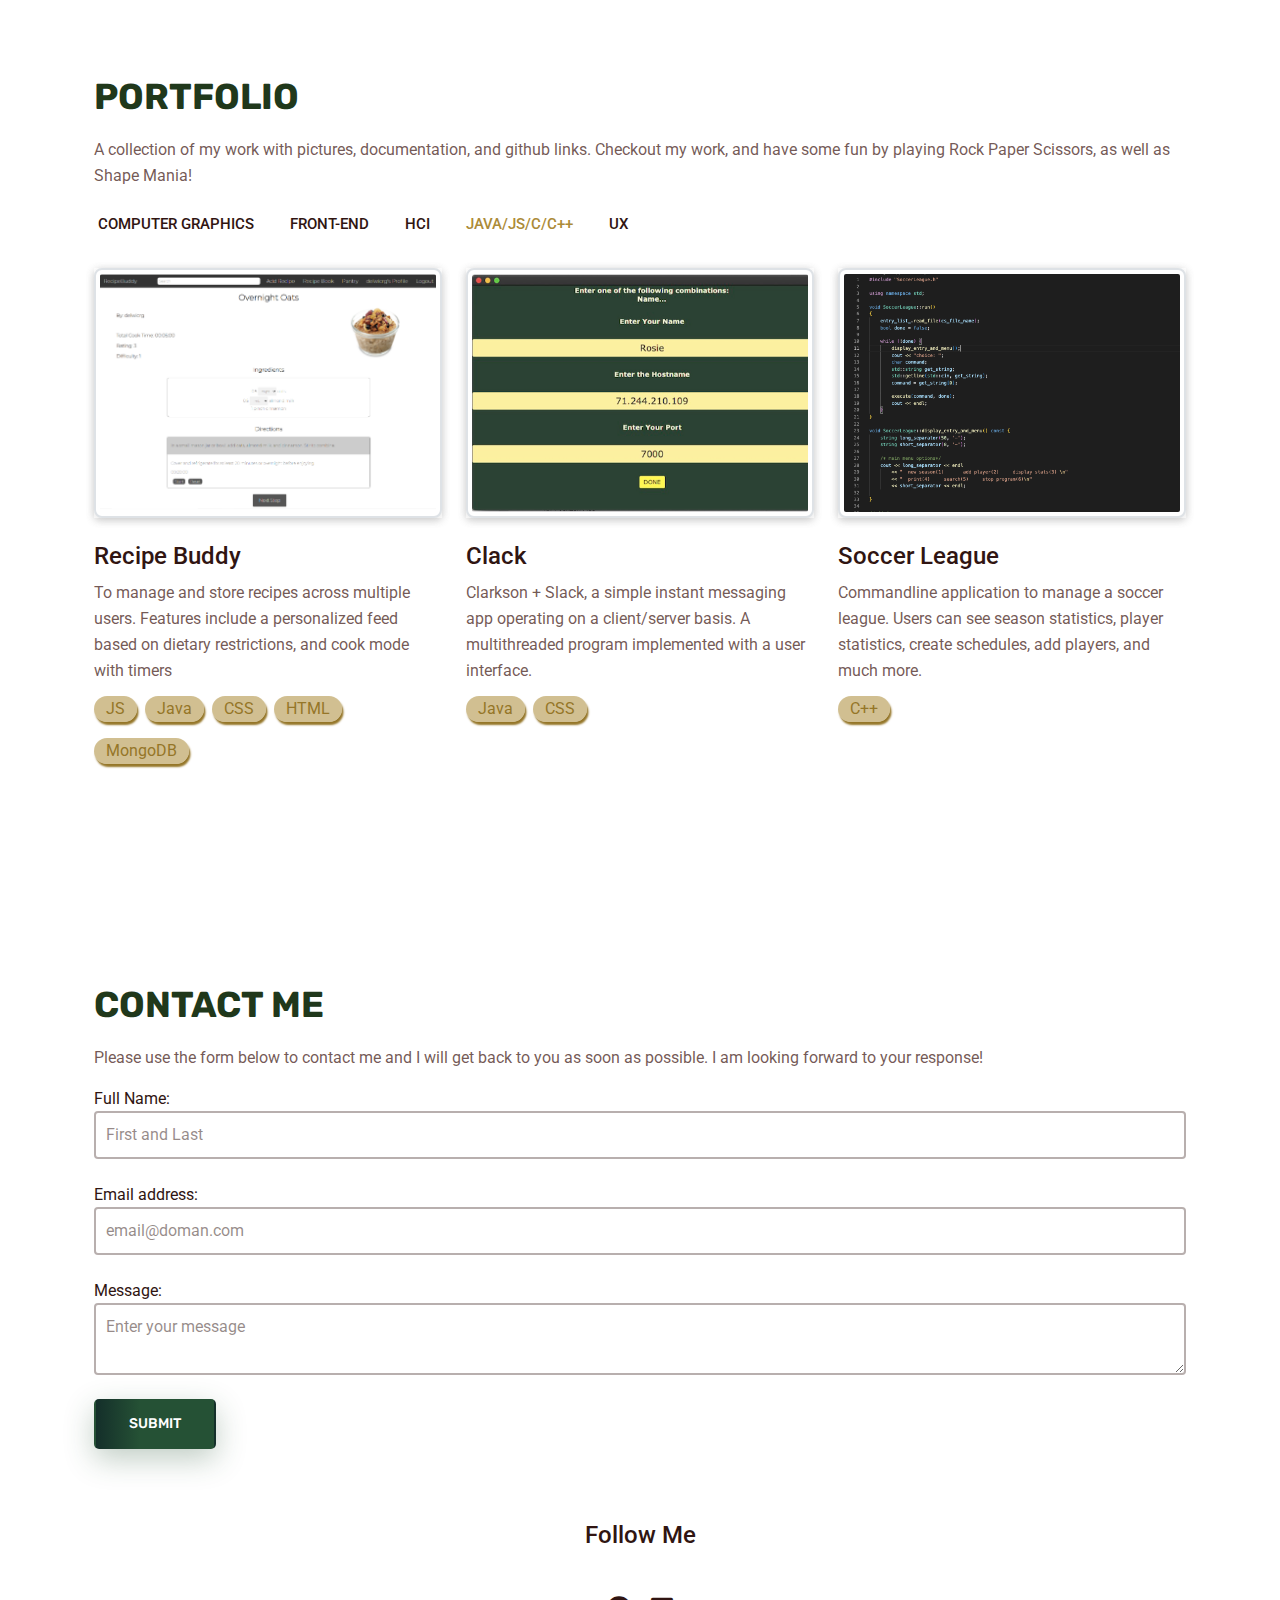
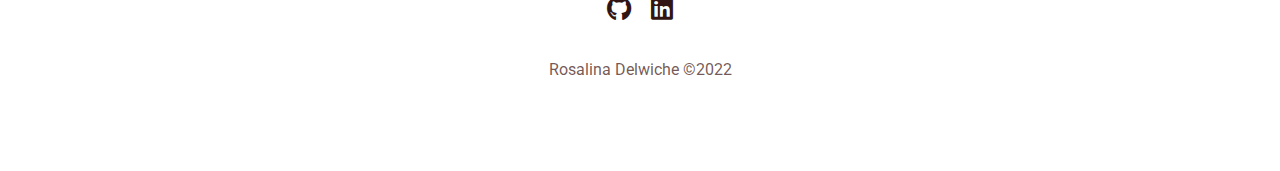
==== commit 3fad21c2: "margin fix" ====
--- a/index.html
+++ b/index.html
@@ -33,7 +33,7 @@
         <nav class="navbar navbar-expand-lg fixed-top">
             <div class="container">
                 <a class="navbar-brand" href="#">
-                    <img src = "img/rosie3.png" class="img-fluid logo" alt="logo"></img>
+                    <img src = "img/rosie3.png" alt = "bitmoji of rosie delwiche's face" class="img-fluid logo" alt="logo"></img>
                 </a>
                 <button class="navbar-toggler" type="button" data-bs-toggle="collapse" data-bs-target="#navbarNav"
                     aria-controls="navbarNav" aria-expanded="false" aria-label="Toggle navigation">
@@ -76,7 +76,7 @@
                 </div>
                 <div class="col-lg-5 order-lg-2 order-1">
                     <div class="top-right-img">
-                        <img src="img/rosieLaptop2.png" class="img-fluid">
+                        <img src="img/rosieLaptop2.png" alt = "bitmoji of Rosie Delwiche on laptop" class="img-fluid">
                     </div>
                 </div>
             </div>
@@ -117,6 +117,23 @@
             <div class="row">
                 <ul class="nav nav-pills mb-4" id="pills-tab" role="tablist">
                     <li class="nav-item" role="presentation">
+                        <button class="nav-link" id="pills-six-tab" data-bs-toggle="pill"
+                            data-bs-target="#pills-six" type="button" role="tab" aria-controls="pills-six"
+                            aria-selected="true">Computer Graphics</buxtton>
+                      </li>
+                      <li class="nav-item" role="presentation">
+                        <button class="nav-link" id="pills-four-tab" data-bs-toggle="pill"
+                            data-bs-target="#pills-four" type="button" role="tab" aria-controls="pills-four"
+                            aria-selected="true">Front-End</button>
+                      </li>
+                      <li class="nav-item" role="presentation">
+                        <button class="nav-link" id="pills-three-tab" data-bs-toggle="pill"
+                            data-bs-target="#pills-three" type="button" role="tab" aria-controls="pills-three"
+                            aria-selected="true">HCI</button>
+                    </li>
+               
+
+                    <li class="nav-item" role="presentation">
                         <button class="nav-link active" id="pills-one-tab" data-bs-toggle="pill"
                             data-bs-target="#pills-one" type="button" role="tab" aria-controls="pills-one"
                             aria-selected="true">Java/JS/C/C++</button>
@@ -125,31 +142,18 @@
                         <button class="nav-link" id="pills-two-tab" data-bs-toggle="pill" data-bs-target="#pills-two"
                             type="button" role="tab" aria-controls="pills-two" aria-selected="true">UX</button>
                     </li>
-                    <li class="nav-item" role="presentation">
-                        <button class="nav-link" id="pills-three-tab" data-bs-toggle="pill"
-                            data-bs-target="#pills-three" type="button" role="tab" aria-controls="pills-three"
-                            aria-selected="true">HCI</button>
-                    </li>
-                    <li class="nav-item" role="presentation">
-                      <button class="nav-link" id="pills-four-tab" data-bs-toggle="pill"
-                          data-bs-target="#pills-four" type="button" role="tab" aria-controls="pills-four"
-                          aria-selected="true">Front-End</button>
-                    </li>
+                
                 
                     
-                    <li class="nav-item" role="presentation">
-                      <button class="nav-link" id="pills-six-tab" data-bs-toggle="pill"
-                          data-bs-target="#pills-six" type="button" role="tab" aria-controls="pills-six"
-                          aria-selected="true">Computer Graphics</buxtton>
-                    </li>
+                  
                 </ul>
                 <div class="tab-content" id="pills-tabContent">
                     <div class="tab-pane fade show active" id="pills-one" role="tabpanel"
                         aria-labelledby="pills-one-tab">
                         <div class="row">
-                            <div class="col-lg-4 col-sm-6"  data-bs-toggle="modal" data-bs-target="#portfolioModal1">
-                                <div class="portfolio-img">
-                                    <img src="img/RecipeBuddy.png" class="img-fluid w-100 img-thumbnail rounded portfolio-img">
+                            <div class="col-lg-4 col-sm-6 port-item"  data-bs-toggle="modal" data-bs-target="#portfolioModal1">
+                                <div class="portfolio-img">
+                                    <img src="img/RecipeBuddy.png"  alt = "Recipe buddy recipe page picture" class="img-fluid w-100 img-thumbnail rounded portfolio-img">
                                     <div class="overlay"> </div>
                                 </div>
                                 <h5 class="mb-0 mt-4">Recipe Buddy</h5>
@@ -158,18 +162,19 @@
                                 <span><p class = "projectCharacterstic">JS</p><p class = "projectCharacterstic">Java</p><p class = "projectCharacterstic">CSS</p><p class = "projectCharacterstic">HTML</p><p class = "projectCharacterstic">MongoDB</p></span>
                             </div>
                             
-                            <div class="col-lg-4 col-sm-6"  data-bs-toggle="modal" data-bs-target="#portfolioModal2">
-                                <div class="portfolio-img">
-                                    <img src="img/ClackLogin.png" class="img-fluid w-100 img-thumbnail rounded portfolio-img">
+                            <div class="col-lg-4 col-sm-6 port-item"  data-bs-toggle="modal" data-bs-target="#portfolioModal2">
+                                <div class="portfolio-img">
+                                    <img src="img/ClackLogin.png" alt = "clack log in page" class="img-fluid w-100 img-thumbnail rounded portfolio-img">
                                     <div class="overlay"> </div>
                                 </div>
                                 <h5 class="mb-0 mt-4">Clack</h5>
                                 <p class = "nopadding"> Clarkson + Slack, a simple instant messaging app operating on a client/server basis. A multithreaded program implemented with a user interface.</p>
                                 <span><p class = "projectCharacterstic">Java</p><p class = "projectCharacterstic">CSS</p></span>
                             </div>
-                            <div class="col-lg-4 col-sm-6"  data-bs-toggle="modal" data-bs-target="#portfolioModal3">
-                                <div class="portfolio-img">
-                                    <img src="img/SoccerLeague.png" class="img-fluid w-100 img-thumbnail rounded portfolio-img">
+
+                            <div class="col-lg-4 col-sm-6 port-item"  data-bs-toggle="modal" data-bs-target="#portfolioModal3">
+                                <div class="portfolio-img">
+                                    <img src="img/SoccerLeague.png" alt = "soccerleague code snippit" class="img-fluid w-100 img-thumbnail rounded portfolio-img">
                                     <div class="overlay"> </div>
                                 </div>
                                 <h5 class="mb-0 mt-4">Soccer League</h5>
@@ -179,91 +184,103 @@
                             
                         </div>
                     </div>
+
                     <div class="tab-pane fade" id="pills-two" role="tabpanel" aria-labelledby="pills-two-tab">
                         <div class="row">
-                            <div class="col-lg-4 col-sm-6"  data-bs-toggle="modal" data-bs-target="#portfolioModal4">
-                                <div class="portfolio-img">
-                                    <img src="img/UXPersona.jpg" class="img-fluid w-100 img-thumbnail rounded portfolio-img">
+
+                            <div class="col-lg-4 col-sm-6 port-item"  data-bs-toggle="modal" data-bs-target="#portfolioModal4">
+                                <div class="portfolio-img">
+                                    <img src="img/UXPersona.jpg" alt = "user persona" class="img-fluid w-100 img-thumbnail rounded portfolio-img">
                                     <div class="overlay"> </div>
                                 </div>
                                 <h5 class="mb-0 mt-4">Persona</h5>
                                 <p class = "nopadding">Created for a movie theater application. It includes behavior patterns, skills, attitudes, and background information of someone likely to use the app. </p>
                                 <span><p class = "projectCharacterstic">Sketch</p></span>
                             </div>
-                            <div class="col-lg-4 col-sm-6"  data-bs-toggle="modal" data-bs-target="#portfolioModal5">
-                                <div class="portfolio-img">
-                                    <img src="img/WireFlow.jpg" class="img-fluid w-100 img-thumbnail rounded portfolio-img">
+
+                            <div class="col-lg-4 col-sm-6 port-item"  data-bs-toggle="modal" data-bs-target="#portfolioModal5">
+                                <div class="portfolio-img">
+                                    <img src="img/WireFlow.jpg" alt = "wireflow" class="img-fluid w-100 img-thumbnail rounded portfolio-img">
                                     <div class="overlay"> </div>
                                 </div>
                                 <h5 class="mb-0 mt-4">Wireflow</h5>
                                 <p class = "nopadding">Users journey and page content for ordering of food concessions for a movie theater app. It starts with choosing location and ends with the shopping cart page.</p>
                                 <span><p class = "projectCharacterstic">Sketch</p></span>
                             </div>
-                            <div class="col-lg-4 col-sm-6"  data-bs-toggle="modal" data-bs-target="#portfolioModal6">
-                                <div class="portfolio-img">
-                                    <img src="img/Prototype.png" class="img-fluid w-100 img-thumbnail rounded portfolio-img">
+
+                            <div class="col-lg-4 col-sm-6 port-item"  data-bs-toggle="modal" data-bs-target="#portfolioModal6">
+                                <div class="portfolio-img">
+                                    <img src="img/Prototype.png" alt = "prototype preview" class="img-fluid w-100 img-thumbnail rounded portfolio-img">
                                     <div class="overlay"> </div>
                                 </div>
                                 <h5 class="mb-0 mt-4">Prototype</h5>
                                 <p class = "nopadding">Based on the wireflow. Sample screens were created with multiple iterations. All screens were connected to create a workable prototype used in testing.  </p>
                                 <span><p class = "projectCharacterstic">Sketch</p></span>
                             </div>
-                        </div>
-                    </div>
+
+                        </div>
+                    </div>
+
                     <div class="tab-pane fade" id="pills-three" role="tabpanel" aria-labelledby="pills-three-tab">
                         <div class="row">
-                            <div class="col-lg-4 col-sm-6"  data-bs-toggle="modal" data-bs-target="#portfolioModal7">
-                                <div class="portfolio-img">
-                                    <img src="img/final_interface.png" class="img-fluid w-100 img-thumbnail rounded portfolio-img">
+                            <div class="col-lg-4 col-sm-6 port-item"  data-bs-toggle="modal" data-bs-target="#portfolioModal7">
+                                <div class="portfolio-img">
+                                    <img src="img/final_interface.png" alt = "bus scheduler project interface " class="img-fluid w-100 img-thumbnail rounded portfolio-img">
                                     <div class="overlay"> </div>
                                 </div>
                                 <h5 class="mb-0 mt-4">Potsdam Transportation</h5>
                                 <p class = "nopadding">Modifying buslines to adhere to user accesibility for colorblind individuals. In order to do so, needs finding, interface implementation, and analysis was performed.</p>
                                 <span><p class = "projectCharacterstic">Java</p><p class = "projectCharacterstic">Excel</p></span>
                             </div>
-                            <div class="col-lg-4 col-sm-6"  data-bs-toggle="modal" data-bs-target="#portfolioModal8">
-                                <div class="portfolio-img">
-                                    <img src="img/PhotographyProgram.png" class="img-fluid w-100 img-thumbnail rounded portfolio-img">
+
+                            <div class="col-lg-4 col-sm-6 port-item"  data-bs-toggle="modal" data-bs-target="#portfolioModal8">
+                                <div class="portfolio-img">
+                                    <img src="img/PhotographyProgram.png" alt = "photography program code snippit" class="img-fluid w-100 img-thumbnail rounded portfolio-img">
                                     <div class="overlay"> </div>
                                 </div>
                                 <h5 class="mb-0 mt-4">Photography Program</h5>
                                 <p class = "nopadding">To guide the visually impaired to take photographs based on user-provided inputs. It uses facial detection, and logic to provide positioning feedback. </p>
                                 <span><p class = "projectCharacterstic">MATLAB</p></span>
                             </div>
-                            <div class="col-lg-4 col-sm-6"  data-bs-toggle="modal" data-bs-target="#portfolioModal9">
-                                <div class="portfolio-img">
-                                    <img src="img/Spell.png" class="img-fluid w-100 img-thumbnail rounded portfolio-img">
+
+                            <div class="col-lg-4 col-sm-6 port-item"  data-bs-toggle="modal" data-bs-target="#portfolioModal9">
+                                <div class="portfolio-img">
+                                    <img src="img/Spell.png" alt = "spell checking portion to spell checker/predictor" class="img-fluid w-100 img-thumbnail rounded portfolio-img">
                                     <div class="overlay"> </div>
                                 </div>
                                 <h5 class="mb-0 mt-4">Spell Checker and Predictor </h5>
                                 <p class = "nopadding">Addresses common patterns for mispelling, and generates possible correct spellings. It uses probability to determine a match, and a next word predictor.</p>
                                 <span><p class = "projectCharacterstic">Java</p></span>
                             </div>
-                        </div>
-                    </div>
+
+                        </div>
+                    </div>
+
                     <div class="tab-pane fade" id="pills-four" role="tabpanel" aria-labelledby="pills-four-tab">
                       <div class="row">
-                        <div class="col-lg-4 col-sm-6"  data-bs-toggle="modal" data-bs-target="#portfolioModal10">
+                        <div class="col-lg-4 col-sm-6 port-item"  data-bs-toggle="modal" data-bs-target="#portfolioModal10">
                               <div class="portfolio-img">
-                                  <img src="img/OldBay.png" class="img-fluid w-100 img-thumbnail rounded portfolio-img">
+                                  <img src="img/OldBay.png" alt = "old bay tribute page" class="img-fluid w-100 img-thumbnail rounded portfolio-img">
                                   <div class="overlay"> </div>
                               </div>
                               <h5 class="mb-0 mt-4">Tribute Page</h5>
                               <p class = "nopadding">Dedication Old Bay, a blend of herbs and spices created in Maryland. It includes the history, and recipes in a captivating way. The design is inspired by the packaging. </p>
                             <span><p class = "projectCharacterstic">HTML</p><p class = "projectCharacterstic">CSS</p></span>
                           </div>
-                          <div class="col-lg-4 col-sm-6"  data-bs-toggle="modal" data-bs-target="#portfolioModal11">
+
+                          <div class="col-lg-4 col-sm-6 port-item"  data-bs-toggle="modal" data-bs-target="#portfolioModal11">
                               <div class="portfolio-img">
-                                  <img src="img/Gallery.png" class="img-fluid w-100 img-thumbnail rounded portfolio-img">
+                                  <img src="img/Gallery.png" alt = "media gallery" class="img-fluid w-100 img-thumbnail rounded portfolio-img">
                                   <div class="overlay"> </div>
                               </div>
                               <h5 class="mb-0 mt-4">Media Gallery</h5>
                               <p class = "nopadding">An automatic slideshow, and media cards displaying declious desserts. Each media card opems a modal to read more about the dessert, and view the photo. </p>
                               <span><p class = "projectCharacterstic">HTML</p><p class = "projectCharacterstic">CSS</p><p class = "projectCharacterstic">JS</p></span>
                           </div>
-                          <div class="col-lg-4 col-sm-6"  data-bs-toggle="modal" data-bs-target="#portfolioModal12">
+
+                          <div class="col-lg-4 col-sm-6 port-item"  data-bs-toggle="modal" data-bs-target="#portfolioModal12">
                               <div class="portfolio-img">
-                                  <img src="img/RPS.png" class="img-fluid w-100 img-thumbnail rounded portfolio-img">
+                                  <img src="img/RPS.png" alt = "Rock paper scissors website preview" class="img-fluid w-100 img-thumbnail rounded portfolio-img">
                                   <div class="overlay"> </div>
                               </div>
                               <h5 class="mb-0 mt-4">Rock Paper Scissors</h5>
@@ -276,18 +293,20 @@
                   
                  <div class="tab-pane fade" id="pills-six" role="tabpanel" aria-labelledby="pills-six-tab">
                         <div class="row">
-                            <div class="col-lg-4 col-sm-6"  data-bs-toggle="modal" data-bs-target="#portfolioModal13">
-                                <div class="portfolio-img">
-                                    <img src="img/ShapeMania.png" class="img-fluid w-100 img-thumbnail rounded portfolio-img">
+
+                            <div class="col-lg-4 col-sm-6 port-item"  data-bs-toggle="modal" data-bs-target="#portfolioModal13">
+                                <div class="portfolio-img">
+                                    <img src="img/ShapeMania.png" alt = "shape mania game" class="img-fluid w-100 img-thumbnail rounded portfolio-img">
                                     <div class="overlay"> </div>
                                 </div>
                                 <h5 class="mb-0 mt-4">Shape Mania</h5>
                                 <p class = "nopadding">You are the hexagon and your goal is to collect all 5 circles within 30 seconds by moving left, right, up, and down. However, beware of the tumbling shapes.</p>
                                 <span><p class = "projectCharacterstic">WebGL</p><p class = "projectCharacterstic">HTML</p><p class = "projectCharacterstic">CSS</p><p class = "projectCharacterstic">JS</p></span>
                             </div>
-                            <div class="col-lg-4 col-sm-6"  data-bs-toggle="modal" data-bs-target="#portfolioModal14">
-                                <div class="portfolio-img">
-                                    <img src="img/InteractiveScene.png" class="img-fluid w-100 img-thumbnail rounded portfolio-img">
+
+                            <div class="col-lg-4 col-sm-6 port-item"  data-bs-toggle="modal" data-bs-target="#portfolioModal14">
+                                <div class="portfolio-img">
+                                    <img src="img/InteractiveScene.png" alt = "interactive scene" class="img-fluid w-100 img-thumbnail rounded portfolio-img">
                                     <div class="overlay"> </div>
                                 </div>
                                 <h5 class="mb-0 mt-4">Interactive Scene</h5>
--- a/css/style.css
+++ b/css/style.css
@@ -800,3 +800,7 @@
     color: var(--text-black-lt) !important;
     opacity: 1;
   }
+
+  .port-item{
+    margin-bottom: 40px;
+  }